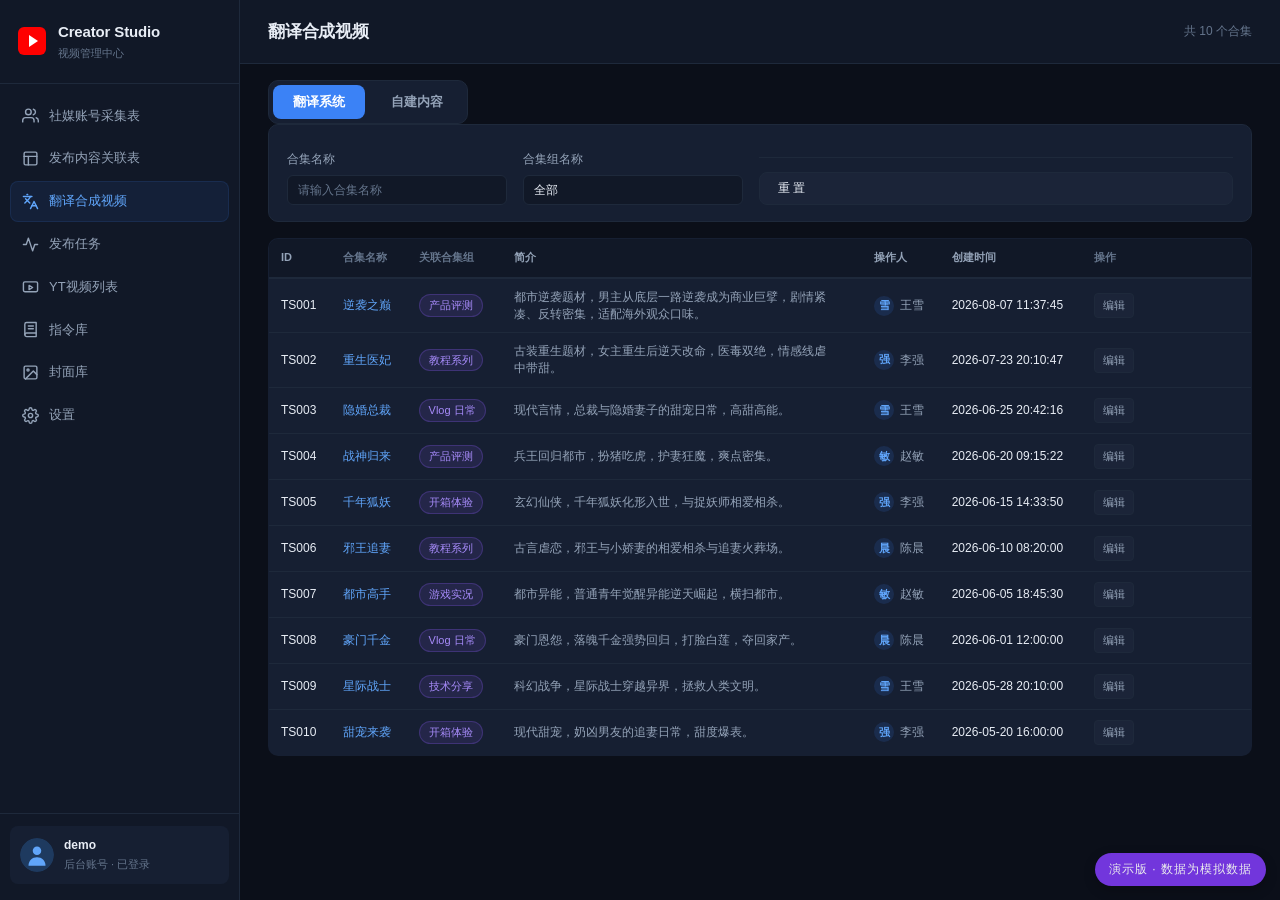
==== index.html @ 8a246863 "demo: 采集表去掉视频简介模版列；模版移除宏参功能" ====
<!DOCTYPE html>
<html lang="zh-CN" data-page-node-id="OGBekOhdNgmsigzz9U5eJ9">
<head data-page-node-id="sr0BrDXtVnd9jth9PEgR2q">
<meta charset="UTF-8" data-page-node-id="Um7U3fqW9PhoiiqJUFhbOd">
<meta name="viewport" content="width=device-width, initial-scale=1.0" data-page-node-id="EOWUbZh19rTubpAdNeoQYI">
<meta http-equiv="Cache-Control" content="no-cache, no-store, must-revalidate" data-page-node-id="h1GCuUrSXCdVNDj3D75fs3">
<meta http-equiv="Pragma" content="no-cache" data-page-node-id="KTB9nog34dVMTyI6KzyhZO">
<meta http-equiv="Expires" content="0" data-page-node-id="NAXDVA9FEyCdFmpnLdPy9a">
<title>YouTube Studio — 视频上传</title>
<link rel="stylesheet" href="./css/style.css?v=demo7" data-page-node-id="WsExLEeRHJJ5lmtEOpYs5D">
<style>
  /* Critical: prevent broken layout when CSS fails or page is opened via file:// */
  html{font-size:16px;-webkit-font-smoothing:antialiased}
  body{margin:0;font-family:-apple-system,BlinkMacSystemFont,'Segoe UI','PingFang SC','Microsoft YaHei',sans-serif;background:#0b0f19;color:#e8edf5;line-height:1.6;min-height:100vh}
  svg{width:1em;height:1em;display:inline-block;vertical-align:middle;flex-shrink:0}
  .loading-overlay{display:none}
  .page{display:none}
  .page.active{display:block}
  .file-warning{display:none;background:#ef4444;color:#fff;padding:12px 16px;text-align:center;font-size:13px}
  .file-warning a{color:#fff;text-decoration:underline}
</style>
</head>
<body data-page-node-id="t9BaLn8Dv5csmX2AUNFYXg">
<div class="file-warning" id="fileWarning" data-page-node-id="xfoGFGox7GTCpuSWM9cqcH">
  ⚠️ 检测到通过本地文件直接打开。请通过 <a href="http://localhost:3000" data-page-node-id="zc7HAsWuaPFodwnZONtwVE">http://localhost:3000</a> 访问本后台以获得完整功能。
</div>

<!-- Toast 通知容器 -->
<div class="toast-container" id="toastContainer" data-page-node-id="OAQnrHv2FjFhhxoJvCakvl"></div>

<!-- 全局加载遮罩 -->
<div class="loading-overlay" id="loadingOverlay" data-page-node-id="tJ1WCT7Ax78Pd4ZTrMkbWx">
  <div class="loading-content" data-page-node-id="AmFZbQvlCgNo1LL3O4pyyU">
    <div class="loading-ring" id="loadingRing" data-page-node-id="NwGxSY89CnIe5RtsjYOPSA"></div>
    <p class="loading-text" id="loadingText" data-page-node-id="vcze372b1XMQYyG7qUJhMO">正在处理...</p>
    <div class="loading-progress" id="loadingProgressBar" style="display:none" data-page-node-id="jMIFLElfW5oHVCCFAmwItM">
      <div class="loading-progress-track" data-page-node-id="fUACBTBNp1NXkhMpK2n1LG">
        <div class="loading-progress-fill" id="loadingProgressFill" data-page-node-id="0dEjaM2FGDHeC9uOE5EWhI"></div>
      </div>
      <span class="loading-progress-text" id="loadingProgressText" data-page-node-id="vO26E6l5CYrumBTYfh6qB6">0%</span>
    </div>
  </div>
</div>

<div class="app" data-page-node-id="5wjZfMKpZelWDMN1t0hPpj">
  <!-- 侧边栏 -->
  <aside class="sidebar" id="sidebar" data-page-node-id="OaaVHDpOa9vr0qkEyRWUmw">
    <div class="sidebar-brand" id="sidebarBrand" data-page-node-id="9w832xTGTCLVnhpKfE9gyH">
      <div class="brand-logo" data-page-node-id="rGXyhET6NZUREVSpZozwJ6">
        <svg viewBox="0 0 28 28" data-page-node-id="wwygUC5dtTiKEEy5SD6oos"><rect width="28" height="28" rx="6" fill="#ff0000" data-page-node-id="gqqE5AIq7HVnFrPVHfKFfC"/><polygon points="11,8 20,14 11,20" fill="#fff" data-page-node-id="SHbwj7X4iv8pfBUB6hCFhU"/></svg>
      </div>
      <div class="brand-text" data-page-node-id="67YuZw9Hs64caXMbUFymGE">
        <span class="brand-name" data-page-node-id="Y66axOldcvKPA4fPggYc5O">Creator Studio</span>
        <span class="brand-sub" data-page-node-id="oq8BDeLbvjxAsWENFZBqPO">视频管理中心</span>
      </div>
    </div>

    <nav class="sidebar-nav" data-page-node-id="3jkRYpA71rEwCqfH12AQTy">
      <a href="#" class="nav-item" data-page="upload" style="display:none" data-page-node-id="5igNwQUEMlpbmalQAQPUOA">
        <svg viewBox="0 0 24 24" fill="none" stroke="currentColor" stroke-width="2" stroke-linecap="round" stroke-linejoin="round" data-page-node-id="kFyYVIl7hYLa8D63osGxYE"><path d="M21 15v4a2 2 0 0 1-2 2H5a2 2 0 0 1-2-2v-4" data-page-node-id="Bhrg2yc1Vw6KOZvo4IcdBx"/><polyline points="17 8 12 3 7 8" data-page-node-id="WRcDLZ8JLkHWOoVRxoIq3j"/><line x1="12" y1="3" x2="12" y2="15" data-page-node-id="V2msiJ540CkroYynlgBqGC"/></svg>
        <span data-page-node-id="4RuUkJ4xgA8b6fHPoC27sK">上传视频</span>
      </a>
      <a href="#" class="nav-item" data-page="channels" data-page-node-id="W11CZiq41UKLFAZzSkepcX">
        <svg viewBox="0 0 24 24" fill="none" stroke="currentColor" stroke-width="2" stroke-linecap="round" stroke-linejoin="round" data-page-node-id="SpmboX716SvsuDWLGWQN64"><path d="M17 21v-2a4 4 0 0 0-4-4H5a4 4 0 0 0-4 4v2" data-page-node-id="OfhH1DBB4H9CmyHcC80oou"/><circle cx="9" cy="7" r="4" data-page-node-id="bmS1pvUzZHlttzcWJ0UlEZ"/><path d="M23 21v-2a4 4 0 0 0-3-3.87" data-page-node-id="37EA6fEwhFXDC2Ew7EiuWe"/><path d="M16 3.13a4 4 0 0 1 0 7.75" data-page-node-id="mAsFxLxYuAAYKC7kOLNyE1"/></svg>
        <span data-page-node-id="j0qcv8ubz18wXemfYqTbJJ">社媒账号采集表</span>
      </a>
      <a href="#" class="nav-item" data-page="history" data-page-node-id="liJzTNB6yUvuf31gsBHS5m">
        <svg viewBox="0 0 24 24" fill="none" stroke="currentColor" stroke-width="2" stroke-linecap="round" stroke-linejoin="round" data-page-node-id="qVUOglsYhriOa8hNuwUUXe"><rect x="3" y="3" width="18" height="18" rx="2" data-page-node-id="ar4r0jZCs1e8vtE20eNo8c"/><line x1="3" y1="9" x2="21" y2="9" data-page-node-id="uTTqeAEPzOG0u3Lbje58ez"/><line x1="9" y1="21" x2="9" y2="9" data-page-node-id="YWGtNss70QJGMH089UUytg"/></svg>
        <span data-page-node-id="q21VrQ4pA82a7zVoDKDKwi">发布内容关联表</span>
      </a>
      <a href="#" class="nav-item active" data-page="translation" data-page-node-id="JwDKswVElTxAzhMA0DuXmQ">
        <svg viewBox="0 0 24 24" fill="none" stroke="currentColor" stroke-width="2" stroke-linecap="round" stroke-linejoin="round" data-page-node-id="mXNejVhoYfCZsadTH3edbA"><path d="M5 8l6 6" data-page-node-id="65spU52U85oknCOw0c7nzt"/><path d="M4 14l6-6 2-3" data-page-node-id="NHqOAzAJXgNPI2C06ugCv2"/><path d="M2 5h12" data-page-node-id="70C4tUANKa3JRCblaGzqib"/><path d="M7 2h1" data-page-node-id="6xqdaG8r1CMaPbQlllWRyr"/><path d="m22 22-5-10-5 10" data-page-node-id="wEgE8Of8TxemaBrgOLiP1J"/><path d="M14 18h6" data-page-node-id="H41stL5Dt1FUvks1RgyYz3"/></svg>
        <span data-page-node-id="m2f8FIHdEapK5YYPbosebJ">翻译合成视频</span>
      </a>
      <a href="#" class="nav-item" data-page="pubtasks" data-page-node-id="navPubTasks001">
        <svg viewBox="0 0 24 24" fill="none" stroke="currentColor" stroke-width="2" stroke-linecap="round" stroke-linejoin="round" data-page-node-id="navPubTasksSvg001"><polyline points="22 12 18 12 15 21 9 3 6 12 2 12" data-page-node-id="navPubTasksSvgP001"/></svg>
        <span data-page-node-id="navPubTasksLabel001">发布任务</span>
      </a>
      <a href="#" class="nav-item" data-page="ytvideos" data-page-node-id="navYtVideos001">
        <svg viewBox="0 0 24 24" fill="none" stroke="currentColor" stroke-width="2" stroke-linecap="round" stroke-linejoin="round" data-page-node-id="navYtVideosSvg001"><rect x="2" y="4" width="20" height="14" rx="2" data-page-node-id="navYtVideosSvgR001"/><path d="M10 9l5 3-5 3V9z" data-page-node-id="navYtVideosSvgP001"/></svg>
        <span data-page-node-id="navYtVideosLabel001">YT视频列表</span>
      </a>
      <a href="#" class="nav-item" data-page="instructions" id="navInstructions">
        <svg viewBox="0 0 24 24" fill="none" stroke="currentColor" stroke-width="2" stroke-linecap="round" stroke-linejoin="round"><path d="M4 19.5A2.5 2.5 0 0 1 6.5 17H20"/><path d="M6.5 2H20v20H6.5A2.5 2.5 0 0 1 4 19.5v-15A2.5 2.5 0 0 1 6.5 2z"/><line x1="9" y1="7" x2="16" y2="7"/><line x1="9" y1="11" x2="16" y2="11"/></svg>
        <span>指令库</span>
      </a>
      <a href="#" class="nav-item" data-page="coverlib" id="navCoverLib">
        <svg viewBox="0 0 24 24" fill="none" stroke="currentColor" stroke-width="2" stroke-linecap="round" stroke-linejoin="round"><rect x="3" y="3" width="18" height="18" rx="2"/><circle cx="8.5" cy="8.5" r="1.5"/><polyline points="21 15 16 10 5 21"/></svg>
        <span>封面库</span>
      </a>
      <a href="#" class="nav-item" data-page="settings" data-page-node-id="FZoXqYJ7LJm9Yu6zmtF7sV">
        <svg viewBox="0 0 24 24" fill="none" stroke="currentColor" stroke-width="2" stroke-linecap="round" stroke-linejoin="round" data-page-node-id="af4aoZl4FYLMhAOAMyEToE"><circle cx="12" cy="12" r="3" data-page-node-id="4y7cgU6c5LbnFdzMYc5sV7"/><path d="M19.4 15a1.65 1.65 0 0 0 .33 1.82l.06.06a2 2 0 0 1-2.83 2.83l-.06-.06a1.65 1.65 0 0 0-1.82-.33 1.65 1.65 0 0 0-1 1.51V21a2 2 0 0 1-4 0v-.09A1.65 1.65 0 0 0 9 19.4a1.65 1.65 0 0 0-1.82.33l-.06.06a2 2 0 0 1-2.83-2.83l.06-.06A1.65 1.65 0 0 0 4.68 15a1.65 1.65 0 0 0-1.51-1H3a2 2 0 0 1 0-4h.09A1.65 1.65 0 0 0 4.6 9a1.65 1.65 0 0 0-.33-1.82l-.06-.06a2 2 0 0 1 2.83-2.83l.06.06A1.65 1.65 0 0 0 9 4.68a1.65 1.65 0 0 0 1-1.51V3a2 2 0 0 1 4 0v.09a1.65 1.65 0 0 0 1 1.51 1.65 1.65 0 0 0 1.82-.33l.06-.06a2 2 0 0 1 2.83 2.83l-.06.06A1.65 1.65 0 0 0 19.4 9a1.65 1.65 0 0 0 1.51 1H21a2 2 0 0 1 0 4h-.09a1.65 1.65 0 0 0-1.51 1z" data-page-node-id="yzGc6jKCnlKqFWX8ATXuu3"/></svg>
        <span data-page-node-id="FzCWYYhWPvnuwHknQ26Gyj">设置</span>
      </a>
    </nav>

    <div class="sidebar-footer" data-page-node-id="OOZG4F1jaaNOmc6uXqL09Q">
      <div class="admin-account-card" data-page-node-id="UL6IZHhaq2uxmE4i5WtDjQ">
        <div class="admin-avatar" data-page-node-id="BKR8CTNdTXbTqVQY5pXZID">
          <svg viewBox="0 0 32 32" fill="none" data-page-node-id="iiEEAoKyPy6jxbH1EfzNgH"><circle cx="16" cy="16" r="16" fill="#1e3a5f" data-page-node-id="DGT0PdFBubZlaJwLclQnoJ"/><path d="M16 8a4 4 0 100 8 4 4 0 000-8z" fill="#60a5fa" data-page-node-id="wGUMUoPYcorbnVQLtHa48a"/><path d="M8 26c0-5 3.6-8 8-8s8 3 8 8" fill="#60a5fa" data-page-node-id="Gfhnt6Lb4iS6TOjCKgb8UY"/></svg>
        </div>
        <div class="admin-meta" data-page-node-id="vSXXliplpCgzKl4RSxCxWd">
          <span class="admin-name" id="adminName" data-page-node-id="LqLDMFkmIEMnnrHO8qUPoF">管理员</span>
          <span class="admin-role" id="adminStatus" data-page-node-id="RDCOTjXrIvJd0xAcAaX8X2">后台账号</span>
        </div>
      </div>
    </div>
  </aside>

  <!-- 主内容 -->
  <main class="main" id="mainContent" data-page-node-id="bU9JS1w5arg5zBESEyp7Zk">
    <!-- ========== 上传页面 ========== -->
    <section class="page" id="page-upload" data-page-node-id="Cm3LBD1Pw1gn6ACrzb76Be">
      <!-- 上传界面 -->
      <div class="upload-workspace" id="uploadWorkspace" data-page-node-id="Kx1N2CPcQYUFWa0LNgOMIL">
        <!-- 顶部工具栏 -->
        <div class="toolbar" data-page-node-id="vnsCNRqxIL8dN12NtAnJ1M">
          <div class="toolbar-left" data-page-node-id="Dm7BRSTx4TEg1ghUq8G8ST">
            <button class="btn-back" id="btnBack" data-page-node-id="Q6tHrSmhVsXpRkr6Lrx7Az">
              <svg viewBox="0 0 24 24" fill="none" stroke="currentColor" stroke-width="2" data-page-node-id="LYCg76DpLQfFsfxd4m5bY8"><polyline points="15 18 9 12 15 6" data-page-node-id="Ajp5nHe4qHnu0iwxXN2VoU"/></svg>
            </button>
            <h2 data-page-node-id="wxB93qTY3ZVqivZDLAFHYE">上传视频</h2>
          </div>
          <div class="toolbar-right" data-page-node-id="B50B5IUGmjem6G3NPJ2blk">
            <button class="btn-icon" id="btnLogout" title="退出登录" data-page-node-id="ZVIgvK93gObm4KqIEjpD8x">
              <svg viewBox="0 0 24 24" fill="none" stroke="currentColor" stroke-width="2" data-page-node-id="G1HGiUERkxhhmZpuf4VJRY"><path d="M9 21H5a2 2 0 0 1-2-2V5a2 2 0 0 1 2-2h4" data-page-node-id="Pai9oqdRgcXHXHITdO5sHv"/><polyline points="16 17 21 12 16 7" data-page-node-id="4t70nFcg9pCh3aqKKeCI8Y"/><line x1="21" y1="12" x2="9" y2="12" data-page-node-id="rTXzMfnzQcwiZRh42D3rHL"/></svg>
            </button>
          </div>
        </div>

        <!-- 步骤指示器 -->
        <div class="steps-bar" data-page-node-id="RBgd3XVXPM6476XGTSK8eG">
          <div class="step active" data-step="1" data-page-node-id="2SKiLqOevjcX1XWRtw2zbN">
            <div class="step-dot" data-page-node-id="PFUs2mICOFcYGHm0Y400IA">1</div>
            <span data-page-node-id="4HzvCuOqLPqYG2A3hy4BXg">选择视频/频道</span>
          </div>
          <div class="step-line" data-page-node-id="3sGmzUh61KcZPo6WjJTGOn"></div>
          <div class="step" data-step="2" data-page-node-id="LwuUfx0e9zf3CgVG4WyHwM">
            <div class="step-dot" data-page-node-id="ncW85Gwxq5mZlDzhwfVzaO">2</div>
            <span data-page-node-id="diqp3wxMyeBAFwI2xhm471">填写信息</span>
          </div>
          <div class="step-line" data-page-node-id="Vm0g2d5pI8gJbEt9cq75So"></div>
          <div class="step" data-step="3" data-page-node-id="n9VWu9HUn6oyvGEYoP7ygO">
            <div class="step-dot" data-page-node-id="rHUVMErcHRGwpF1a8a1dAM">3</div>
            <span data-page-node-id="AUWkp9j5AbREZFECsv7aZ6">预览发布</span>
          </div>
        </div>

        <!-- 步骤 1：选择视频 + 配置频道（合并） -->
        <div class="step-panel active" id="stepPanel1" data-page-node-id="VjwRhnSNqzFkPGRMcIlJlj">
          <div class="step1-merge-grid" data-page-node-id="SOvLljMqDLrPAtuN4ryc2K">
            <!-- 左列：频道 + 合集 -->
            <div class="step1-col step1-col-channel" data-page-node-id="0dW4ayRmHVfO7bYz9NiaJc">
              <div class="step1-col-title" data-page-node-id="Rx2WkOyRVEOdoCqI3t0VOH">
                <svg viewBox="0 0 24 24" fill="none" stroke="currentColor" stroke-width="2" stroke-linecap="round" stroke-linejoin="round" data-page-node-id="7xF1yREbLxGhQl3EjGcuzM"><path d="M17 21v-2a4 4 0 0 0-4-4H5a4 4 0 0 0-4 4v2" data-page-node-id="QAEnedm5jEIVp7gWm4pnvB"/><circle cx="9" cy="7" r="4" data-page-node-id="YnEsOsPBXjBGIoKxNnLGph"/><path d="M23 21v-2a4 4 0 0 0-3-3.87" data-page-node-id="FAODPUxHH6CY5M9AJykUDO"/><path d="M16 3.13a4 4 0 0 1 0 7.75" data-page-node-id="iJFOydEDGkGd85s7ZkdcOy"/></svg>
                <span data-page-node-id="YGxw7BHEVTRwARZmyByLOk">发布配置</span>
              </div>
              <div class="step1-channel-card" data-page-node-id="rlXSOCZPeqZ8Fsw7BvGfLP">
                <p class="step1-channel-hint" data-page-node-id="BWsw6XCo6nMpDYqEnI8QNI">选择发布频道，然后点下方按钮开始上传并填写信息</p>
                <div class="field" data-page-node-id="eIaiRkd5O3oxSVmCJyweJe">
                  <div class="field-label" data-page-node-id="SdyFCDDnQFGCHVDQ4eywMb">发布频道 <span class="required" data-page-node-id="rBjQgSD94JtxEojyK5rtQX">*</span></div>
                  <select id="targetChannel" data-page-node-id="7g3zEbmk9zPNAwZa0iRU3G">
                    <option value="" data-page-node-id="1o7eFgqZpVdWmP9zyCeCF2">选择频道</option>
                  </select>
                </div>
              </div>
            </div>

            <!-- 右列：视频来源 -->
            <div class="step1-col step1-col-video" data-page-node-id="ryKFQW5URLdkGKEu1OUXMv">
              <div class="step1-col-title" data-page-node-id="qqvmLnPOv0f8RKqfMliS7Y">
                <svg viewBox="0 0 24 24" fill="none" stroke="currentColor" stroke-width="2" stroke-linecap="round" stroke-linejoin="round" data-page-node-id="0SM8XjPB6FtA55JuXt7O1q"><polygon points="23 7 16 12 23 17 23 7" data-page-node-id="Ok4e5c2fq55SO6da9ARDe9"/><rect x="1" y="5" width="15" height="14" rx="2" ry="2" data-page-node-id="UvAfLf62r43myopJ7zRMrp"/></svg>
                <span data-page-node-id="raujTabXDQq8imV0ORrkLy">视频来源</span>
              </div>
              <div class="field" data-page-node-id="sourceEpField01">
                <div class="field-label">视频来源 <span class="required">*</span></div>
                <div class="source-combobox" id="sourceCombo" data-page-node-id="sourceCombo001">
                  <input type="text" id="sourceEpisodeDisplay" class="source-display-input" placeholder="点击选择剧集(可输入关键字搜索)..." readonly data-page-node-id="srcEpDisp001">
                  <select id="sourceEpisode" data-page-node-id="sourceEpSel01" style="display:none;">
                    <option value="">选择剧集</option>
                  </select>
                  <div class="source-dropdown" id="sourceDropdown" data-page-node-id="sourceDropdown01">
                    <div class="source-filter-row" data-page-node-id="sourceFilterRow001">
                      <select id="filterSourceCollection" class="inline-filter" data-page-node-id="filterSrcCol001" title="按关联合集组筛选">
                        <option value="">关联合集组(全部)</option>
                      </select>
                      <select id="filterSourceLanguage" class="inline-filter" data-page-node-id="filterSrcLang001" title="按语言筛选">
                        <option value="">语言(全部)</option>
                      </select>
                      <select id="filterSourceType" class="inline-filter" data-page-node-id="filterSrcType001" title="按类型筛选">
                        <option value="">类型(全部)</option>
                      </select>
                    </div>
                    <input type="text" id="sourceSearchInput" class="source-search-input" placeholder="输入关键字过滤(合集名/语言/类型)..." data-page-node-id="srcSearch001">
                    <ul class="source-options" id="sourceOptions" data-page-node-id="srcOpts001"></ul>
                    <div class="source-count-hint" id="sourceCountHint" data-page-node-id="sourceCountHint001"></div>
                  </div>
                </div>
              </div>
            </div>
          </div>

          <div class="step-actions" data-page-node-id="FitenXYWwYleWzrNZK9K1H">
            <button class="btn-primary" id="btnNextStep1" disabled data-page-node-id="yVQksOBrXNZPjwDmwyiRpg">下一步：上传并填写信息</button>
          </div>
        </div>

        <!-- 步骤 2：填写元数据（原 stepPanel3） -->
        <div class="step-panel" id="stepPanel2" data-page-node-id="JXgClSSxwrezfS2Uf4mRuj">
          <form id="metadataForm" class="metadata-form" data-page-node-id="2mZjF881oQT6j9N5YxvHM3">
            <div class="form-section" data-page-node-id="VAFqZNqXLFiXmOGEMDjJYr">
              <div class="section-header" data-page-node-id="mMbq8GMKNbZYt5PtWyPHVf">
                <svg viewBox="0 0 24 24" fill="none" stroke="currentColor" stroke-width="2" stroke-linecap="round" data-page-node-id="hrgWxyHC2Q7PdGQehqyxW5"><path d="M4 19.5A2.5 2.5 0 0 1 6.5 17H20" data-page-node-id="DpTQmyPbhGSumNCoKuGICG"/><path d="M6.5 2H20v20H6.5A2.5 2.5 0 0 1 4 19.5v-15A2.5 2.5 0 0 1 6.5 2z" data-page-node-id="1YI53JCEbBl5L7aCTwE2ob"/></svg>
                <span data-page-node-id="nih5IAKRyCmJyXqRuCp65W">基本信息</span>
              </div>
              <div class="field" data-page-node-id="Ppk9fwFo9d07NeWTU7tkfR">
                <div class="field-label" data-page-node-id="tH3yLFLqyyBZKYQZdhxb56">
                  视频标题 <span class="required" data-page-node-id="BY51h8xxYICGWjwfkZbb2a">*</span>
                  <button type="button" class="field-link-btn" id="btnAiGenTitle" title="按「指令库 → 标题指令」中匹配当前频道的模板生成标题" data-page-node-id="btnAiGenTitle01">AI生成</button>
                </div>
                <div class="field-input-wrap" data-page-node-id="BNC9IP3nWjOT1XeeZJAnEE">
                  <input type="text" id="title" maxlength="100" placeholder="为你的视频起一个吸引人的标题" data-page-node-id="3m2tOGjebxm4C5HcJGpC9R">
                  <span class="field-counter" id="titleCount" data-page-node-id="0Bdcn5Hi1pJ79gCJBjFAdu">0/100</span>
                </div>
                <span class="field-hint" id="titleAiHint">按「指令库 → 标题指令」中匹配当前频道的模板生成，可重复点击换一个</span>
              </div>
              <div class="field" data-page-node-id="Fy9mrdp7WdPmFDAAZqQCtY">
                <div class="field-label" data-page-node-id="wv1iZjOcREkBh4IZEwRsMd">
                  视频描述
                  <button type="button" class="field-link-btn" id="btnUseChannelDesc" title="用当前发布频道的「关于」简介填充">使用频道简介</button>
                  <button type="button" class="field-link-btn" id="btnAiGenDesc" title="按「指令库 → 简介指令」中匹配当前频道的模板生成描述">AI生成</button>
                </div>
                <div class="field-input-wrap" data-page-node-id="8tlr0Rxej8FC3WBLacCzfm">
                  <textarea id="description" rows="5" maxlength="5000" placeholder="详细描述视频内容，可使用 #话题标签"></textarea>
                  <span class="field-counter" id="descCount" data-page-node-id="YcYyKOPF5QY3ACMWi0Pztb">0/5000</span>
                </div>
                <span class="field-hint" id="descAutoHint">进入第 2 步时会自动填入当前发布频道的「关于」简介，可随意修改</span>
              </div>
            </div>

            <div class="form-section" data-page-node-id="8RqOMCgJxp94hmkqtY4k89">
              <div class="section-header" data-page-node-id="XY5ocwITdmXpYNSAb2KoWe">
                <svg viewBox="0 0 24 24" fill="none" stroke="currentColor" stroke-width="1.5" data-page-node-id="WGGCfiJQKpt7LRJQBSZAma"><rect x="3" y="3" width="18" height="18" rx="2" ry="2" data-page-node-id="IPSUukXqf1U5oIireWCqYj"/><circle cx="8.5" cy="8.5" r="1.5" data-page-node-id="4ueBtzYt2Dq8I3EOv9YMOL"/><polyline points="21 15 16 10 5 21" data-page-node-id="OIMVDJiAyNkoWuexFoS6lz"/></svg>
                <span data-page-node-id="I7rYjYsL9fWBeDpqFjB7lD">自定义缩略图</span>
                <button type="button" class="field-link-btn" id="btnAiGenThumb" title="按「指令库 → 封面指令」中匹配当前频道的模板生成封面" data-page-node-id="btnAiGenThumb01">AI生成</button>
                <button type="button" class="field-link-btn field-ref-btn" id="btnAiGenThumbRef" title="从封面库选一张图作为参考（AI 先理解它的构图/配色/风格，再生成新封面）">参考图</button>
                <span class="section-hint" data-page-node-id="07bkvtGsID27XBIsFm4GMq">（可选）推荐 1280x720，最大 10MB</span>
              </div>
              <div class="thumbnail-form" data-page-node-id="uDuRAQw9RAonDjm2kBjkBR">
                <label class="thumbnail-file-label" for="thumbnailFileInput" data-page-node-id="RQkW5Uw0pPirDKtFQoAuT3">
                  <div class="thumbnail-upload-zone" id="thumbnailUploadZone" data-page-node-id="vmzs2HyCVzd0X9iiHMUGYt">
                    <svg viewBox="0 0 24 24" fill="none" stroke="currentColor" stroke-width="1.5" data-page-node-id="7ZNDf7eH0NOd3DOBQHWFbp"><path d="M21 15v4a2 2 0 01-2 2H5a2 2 0 01-2-2v-4" data-page-node-id="5BVx7YeIEp1CQykbaCedd8"/><polyline points="17 8 12 3 7 8" data-page-node-id="DNVzWSJjfqRqTECG7G0fXl"/><line x1="12" y1="3" x2="12" y2="15" data-page-node-id="cYLd6XGk6aHIJvSQKvpwdp"/></svg>
                    <span data-page-node-id="pc1ujSwRxXjiFNWPHZFC5Z">点击上传自定义缩略图</span>
                    <span class="thumbnail-file-hint" data-page-node-id="e3mltjEF6oZmeEFvFCUHb5">支持 .jpg, .png, .gif, .webp</span>
                  </div>
                </label>
                <input type="file" id="thumbnailFileInput" accept=".jpg,.jpeg,.png,.gif,.bmp,.webp" hidden data-page-node-id="7y5kWrnoRcUvP4jxLqKJpL">
                <div class="thumbnail-preview-area" id="thumbnailPreviewArea" style="display:none" data-page-node-id="JDAYueeqHRGdvsoWIu2mUr">
                  <img id="thumbnailPreview" src="" alt="缩略图预览" class="thumbnail-preview-img" data-page-node-id="oqKLIs9kPf9BmgWOHhGyBD">
                  <div class="thumbnail-file-info" data-page-node-id="VLxi7eWkBZqk51za4fYfv1">
                    <span id="thumbnailFileName" data-page-node-id="OTVaGqKARa0CEYwPbO1ndP">—</span>
                    <button class="thumbnail-remove-btn" id="thumbnailRemoveBtn" data-page-node-id="MtNap17UR6mhqtOU64IFl8">移除</button>
                  </div>
                </div>
              </div>
            </div>

            <div class="form-section" data-page-node-id="MiREoP1tjUDxPcI69DJpxl">
              <div class="section-header" data-page-node-id="yxBbtBtnDjZOLnwrPyWEF2">
                <svg viewBox="0 0 24 24" fill="none" stroke="currentColor" stroke-width="2" stroke-linecap="round" data-page-node-id="o3rfqCX3LSK0IxWT6SzLN4"><circle cx="12" cy="12" r="10" data-page-node-id="G2GQ7f9Hk1gmD2Av21kJBt"/><path d="M12 6v6l4 2" data-page-node-id="7zdLEpLazZHm06R6LKjoGN"/></svg>
                <span data-page-node-id="hJF9mUIHuslxI6et2pPCnf">发布设置</span>
              </div>
              <div class="field-row" data-page-node-id="8AfjGGLR4juNrU3AaZQ6ig">
                <div class="field" data-page-node-id="5bbb5Myg9iFN04qML7CKWX">
                  <div class="field-label" data-page-node-id="bT4z8N4A6lBuz8XmJBGnkT">隐私设置 <span class="required" data-page-node-id="MBEYCZrUKQwFmOKIwYJ2F1">*</span></div>
                  <div class="radio-group" id="privacyGroup" data-page-node-id="rhIcCm1t1sgUm5P0iOfAQj">
                    <label class="radio-card" data-value="public" data-page-node-id="9GvA1WBIi8rQzMHvNXZHYp">
                      <div class="radio-icon" data-page-node-id="xTUeUdzbHOQPPeDD03cOdr">
                        <svg viewBox="0 0 24 24" fill="none" stroke="currentColor" stroke-width="2" data-page-node-id="jsdFIom318xl6cOw8vDqVu"><circle cx="12" cy="12" r="10" data-page-node-id="I8EuQHwMsfbqHAAKGYDrHx"/></svg>
                      </div>
                      <div class="radio-text" data-page-node-id="Fd3ZGcgAKoQmkMpNPifaG6">
                        <strong data-page-node-id="KvHXMLVKXpekyab4tN0KRr">公开</strong>
                        <span data-page-node-id="A1iJOWwIVT8WLNi4IHeo2X">所有人可见</span>
                      </div>
                    </label>
                    <label class="radio-card" data-value="unlisted" data-page-node-id="sMNgmAsvZiSitHg6ciEiBq">
                      <div class="radio-icon" data-page-node-id="zOlRDZzkvUXGCASbUrMdCM">
                        <svg viewBox="0 0 24 24" fill="none" stroke="currentColor" stroke-width="2" data-page-node-id="TwWFske0puMHF48X87vgRq"><path d="M1 1l22 22" data-page-node-id="4lnHAe0qqEOQIgEoTD1BsR"/><path d="M17.94 18A10 10 0 0 1 2 12c1.53-3.15 5.84-8 10-8 2.8 0 5.47 2.05 7.46 4.5" data-page-node-id="vnEHklnJytChhrGKU8Ib4x"/><path d="M9.88 9.88a3 3 0 1 0 4.24 4.24" data-page-node-id="AeD3WP4BHw7gDIBnTvn3NZ"/></svg>
                      </div>
                      <div class="radio-text" data-page-node-id="YYDeq3Cnvy7PKDlNJimwmE">
                        <strong data-page-node-id="zd34RSwpdIPn3DLagtxsrC">不公开</strong>
                        <span data-page-node-id="3X8h14qXYm0Z4PfRP11oFt">有链接可见</span>
                      </div>
                    </label>
                    <label class="radio-card active" data-value="private" data-page-node-id="zdQFMKCNC0kfgQAZi2w2Ki">
                      <div class="radio-icon" data-page-node-id="VWFmFpWMY83lWCy8p8aNS7">
                        <svg viewBox="0 0 24 24" fill="none" stroke="currentColor" stroke-width="2" data-page-node-id="l2cRndFNBLlPO82DdzCG7z"><rect x="3" y="11" width="18" height="11" rx="2" data-page-node-id="PbevkquIWXQEKs3HjIpdxO"/><path d="M7 11V7a5 5 0 0 1 10 0v4" data-page-node-id="UQJxK8bo48tcobiggp6oDw"/></svg>
                      </div>
                      <div class="radio-text" data-page-node-id="vF80chpSfcL9hlNlIp2IU6">
                        <strong data-page-node-id="3pDDU6rfQu8aglqBvYj2DS">私享</strong>
                        <span data-page-node-id="UtwQolu6plRZoge3H8fAME">仅自己可见</span>
                      </div>
                    </label>
                  </div>
                </div>
              </div>
              <div class="field-row" data-page-node-id="ahfTrCiQ0SL40HwxMYHNdT">
                <div class="field" data-page-node-id="eF1hkOLD4IGkxDqpI5cbDi">
                  <div class="field-label" data-page-node-id="zmltuKj0BVmSkWZGXy9BL1">定时发布</div>
                  <input type="datetime-local" id="publishAt" data-page-node-id="wtcFhiQzhwcKBPITWyq52G">
                  <span class="field-hint" data-page-node-id="653k5wtKdXwsLMop88hKUZ">仅私享视频支持定时发布，填写后会自动切换为「私享」</span>
                </div>
              </div>
              <div class="field" data-page-node-id="xaxakOA5EqeO9k9BEz3luu">
                <div class="field-label" data-page-node-id="gLlMgvmISjxx9wzyBw6BGY">其他选项</div>
                <div class="switch-list" data-page-node-id="HFUQn4LLpiIaBxGjO0GaRc">
                  <label class="switch-item" data-page-node-id="3WWDx7KABKptKy1ipX2dxt">
                    <span data-page-node-id="BDrdmQ2RHC3R6RQ4PHXKyS">允许嵌入</span>
                    <div class="switch-track" data-page-node-id="f6fRtXmPobBXEF3GHX30wa">
                      <input type="checkbox" id="embeddable" checked data-page-node-id="wfzRhFqqEVAgeP5ENvja4M">
                      <div class="switch-thumb" data-page-node-id="AOcAQkaxhK0Ok5StzvYaRC"></div>
                    </div>
                  </label>
                  <label class="switch-item" data-page-node-id="xY01gN3ctkZ07wVa9OaUla">
                    <span data-page-node-id="UJwYzE33cAAuRfY0jurMWr">通知订阅者</span>
                    <div class="switch-track" data-page-node-id="TPBxDvE961BrGF0GEJXJG3">
                      <input type="checkbox" id="notifySubscribers" checked data-page-node-id="OA2SJ5JBr9sSwxmPt95bRC">
                      <div class="switch-thumb" data-page-node-id="VZmXnBZbmJxEBKQPDkEOov"></div>
                    </div>
                  </label>
                  <label class="switch-item" data-page-node-id="HllVLBexsgEoAkuYaug44B">
                    <span data-page-node-id="i6uX24o2Q6KAz6ogbwvPK5">面向儿童</span>
                    <div class="switch-track" data-page-node-id="GoIOGkrKNOFbBNRcLjaqbQ">
                      <input type="checkbox" id="selfDeclaredMadeForKids" data-page-node-id="ZTLL1uRIAA1YqpKoOeztkg">
                      <div class="switch-thumb" data-page-node-id="aAiwkYC52pWV7IOYrsGOai"></div>
                    </div>
                  </label>
                  <label class="switch-item" data-page-node-id="ZJkL7HtvvKPdDxBBGO1Swa">
                    <span data-page-node-id="joSZfOIxL63a50SyE1E1dk">含 AI 合成内容</span>
                    <div class="switch-track" data-page-node-id="c8ZcHkM7xEGIhffKCWJeNd">
                      <input type="checkbox" id="containsSyntheticMedia" data-page-node-id="BfsDcrTUhxRodiKW3TNnPq">
                      <div class="switch-thumb" data-page-node-id="mlHaQGf9R5rf7GJ5g2EIyp"></div>
                    </div>
                  </label>
                  <label class="switch-item" data-page-node-id="JovFIzQcJdEyURKIjmZ63P">
                    <span data-page-node-id="aMkzM3F03BStFktiwCmBGr">仅限 18 岁以上观看</span>
                    <div class="switch-track" data-page-node-id="X6eOSLzQlpequYHAbOyBH2">
                      <input type="checkbox" id="ageRestricted" data-page-node-id="QIow324XzUgEov70jgM0sj">
                      <div class="switch-thumb" data-page-node-id="le2ftWw8HgpF8fH0DLywlH"></div>
                    </div>
                  </label>
                </div>
              </div>
            </div>

          </form>
          <div class="step-actions" data-page-node-id="o3WrPdkUwgOU6QdIE9xupi">
            <button class="btn-secondary" id="btnPrevStep2" data-page-node-id="ZGAVZCzmmd92kGCDpd4tWx">上一步</button>
            <button class="btn-primary" id="btnNextStep2" data-page-node-id="DnKEMDWCrc1RqUnN0neK2E">下一步：预览发布</button>
          </div>
        </div>

        <!-- 步骤 3：预览确认（原 stepPanel4） -->
        <div class="step-panel" id="stepPanel3" data-page-node-id="EdGjYLRwkL2wVFzPPCszxF">
          <div class="review-grid" data-page-node-id="YCBSZuaQnRTe9vP7WbDi93">
            <!-- 文件预览 -->
            <div class="review-card file-review" data-page-node-id="lwhuu0qwaT4DwZDUdiQyjn">
              <h4 class="review-title" data-page-node-id="ps3XvRGhpHEf66JBCdz4Dx">视频文件</h4>
              <div class="review-file-preview" id="reviewFilePreview" data-page-node-id="3soq1QNuEWBuB6IloBJNR9"></div>
              <div class="review-file-info" data-page-node-id="IG0hpB3JD0ok1cvnuuyBjA">
                <span class="review-file-name" id="reviewFileName" data-page-node-id="keSlHdmUD1MDVjxqsceB5V">—</span>
                <span class="review-file-size" id="reviewFileSize" data-page-node-id="qHgYVeQ9JCTfD3asGz6aiw">—</span>
              </div>
              <div class="review-youtube-url" id="reviewYoutubeUrl" style="display:none" data-page-node-id="Urh091JBkqOmu1E1KDJHGu">
                <div class="youtube-url-label" data-page-node-id="QdTypU8fRKn9o65qBWlOJg">YouTube 播放地址</div>
                <div class="youtube-url-link" data-page-node-id="cHo6gVCdVaXF4rPIdGXfxR">
                  <a id="reviewYoutubeLink" href="#" target="_blank" data-page-node-id="69iqaUG5QMHtlWpdbNIjTs"></a>
                  <button class="btn-copy-url" id="btnCopyYoutubeUrl" title="复制链接" data-page-node-id="HJP9BDF6ITZPZIWAnX7Xn1">
                    <svg viewBox="0 0 24 24" fill="none" stroke="currentColor" stroke-width="2" width="12" height="12" data-page-node-id="fpJGwolqs6x6qIBKWJrD1v"><rect x="9" y="9" width="13" height="13" rx="2" data-page-node-id="zVUVBJntnCJIGsz7wEmqmv"/><path d="M5 15H4a2 2 0 01-2-2V4a2 2 0 012-2h9a2 2 0 012 2v1" data-page-node-id="mF7gItpjdfrXlfpPSsysZI"/></svg>
                    复制
                  </button>
                </div>
              </div>
            </div>

            <!-- 元数据预览 -->
            <div class="review-card meta-review" data-page-node-id="ZEsdqtM6qXerwDC0tMoxeX">
              <h4 class="review-title" data-page-node-id="zt14qORqeL01SiTC2LTGzZ">视频信息</h4>
              <div class="review-list" id="reviewMetaList" data-page-node-id="CuCQNmGeZPrzIZtsAY5UKR"></div>
            </div>
          </div>

          <!-- 字幕上传 -->
          <div class="review-card caption-card" data-page-node-id="5gghZI9UbPoFzQOHgTheOa">
            <h4 class="review-title" data-page-node-id="ywNxVlZ56jfVucWbZA8SUV">
              字幕设置
              <span class="title-hint" data-page-node-id="dOjPHPJwXFpYRgAo1nNBlV">（可选）支持 .srt 格式，可添加多语言</span>
              <button class="btn-sm btn-add-caption" id="btnAddCaption" type="button" data-page-node-id="5yBgZfvXW5ucRYFH2tzk3m">+ 添加字幕</button>
            </h4>
            <div class="caption-entries" id="captionEntries" data-page-node-id="d6RQb3r8XQl4YyInj3hYdT">
              <!-- 动态注入字幕条目 -->
            </div>
          </div>

          <div class="step-actions" data-page-node-id="sCcc2ACulnYCvmKUkmUFD0">
            <button class="btn-secondary" id="btnPrevStep3" data-page-node-id="pwUAyjDxiKjx7olfoAISbf">上一步</button>
            <button class="btn-publish" id="btnSubmit" data-page-node-id="QuWrGEp0vMDrLUXsMAVVRB">
              <svg viewBox="0 0 24 24" fill="none" stroke="currentColor" stroke-width="2" data-page-node-id="kzI0G2g4HxmzjerNq3EgCq"><polygon points="5 3 19 12 5 21 5 3" data-page-node-id="LiALlJpKTVjumk3ObW57pE"/></svg>
              更新并发布
            </button>
          </div>
        </div>
      </div>
    </section>

    <!-- ========== 频道管理页面 ========== -->
    <section class="page" id="page-channels" data-page-node-id="HntLMkAGFlHHnAIW2Rc9b8">
      <div class="toolbar" data-page-node-id="fF7HazsQLmtMak6aIWuwnT">
        <h2 data-page-node-id="io4cSkALtXSIFyLeORcS4X">社媒账号采集表</h2>
        <div class="toolbar-actions" data-page-node-id="flTLqdZA24MLtxvIHQJxCU">
          <button class="btn-secondary" id="btnManageDictionaries" data-page-node-id="557KvRFeMZUUlRFlxKDesh">
            <svg viewBox="0 0 24 24" fill="none" stroke="currentColor" stroke-width="2" data-page-node-id="kwGtYTqawPZeOz9Q1FH6Uy"><path d="M14 2H6a2 2 0 0 0-2 2v16a2 2 0 0 0 2 2h12a2 2 0 0 0 2-2V8z" data-page-node-id="g8FKDXJATSuxzyAARp4flG"/><polyline points="14 2 14 8 20 8" data-page-node-id="a8Ow3GTqXqvq5DjtriUPP2"/><line x1="9" y1="13" x2="15" y2="13" data-page-node-id="bJaMiVaYxksPDB8esgiDsU"/><line x1="9" y1="17" x2="15" y2="17" data-page-node-id="7IoIfHJlNiydxWApBzjSs9"/></svg>
            字典管理
          </button>
          <button class="btn-primary" id="btnAddChannel" data-page-node-id="ruUyK5ukmt6kNJOPHzCvbN">
            <svg viewBox="0 0 24 24" fill="none" stroke="currentColor" stroke-width="2" data-page-node-id="1EDFUxl2ajDFF0CU8DVei7"><line x1="12" y1="5" x2="12" y2="19" data-page-node-id="UShnhaB5ObOiTF3G1GTd3l"/><line x1="5" y1="12" x2="19" y2="12" data-page-node-id="iWxacG4EnedghK9ykxjkDS"/></svg>
            添加频道
          </button>
        </div>
      </div>

      <!-- 频道筛选栏 -->
      <div class="channels-filter" id="channelsFilter" data-page-node-id="QhU2rq4QEb57BERz51oO4C">
        <div class="filter-grid" data-page-node-id="HqjckYf6XJXMueJbZ7zmiV">
          <div class="filter-field" data-page-node-id="55KlrjCaP2T8g3LBak0jLQ">
            <label data-page-node-id="yGo6B3iijq8ZHULYb5fqHX">频道ID</label>
            <input type="text" id="filterChannelId" placeholder="请输入频道ID" data-page-node-id="etUhRpvRC3omO3oBnOKPE9">
          </div>
          <div class="filter-field" data-page-node-id="qzWQNubu8ZXIKXs9Fq5MAg">
            <label data-page-node-id="4p6FwZz7VbPBhyGN5szVSz">频道名称</label>
            <input type="text" id="filterChannelName" placeholder="请输入账号名称" data-page-node-id="swIN1vrfSKkVe6AY46gKVQ">
          </div>
          <div class="filter-field" data-page-node-id="G175PcK1ANhWYh2UQBDMVq">
            <label data-page-node-id="futgm720GnowO56UCe03L6">频道类型</label>
            <select id="filterChannelType" data-page-node-id="PIYG6IlWbpZgHNG0ziifAB">
              <option value="" data-page-node-id="ufyJbGIdkzgzxOzuwnLuHV">请选择</option>
            </select>
          </div>
          <div class="filter-field" data-page-node-id="n9m98Y8OJHGrhGRlCLFehs">
            <label data-page-node-id="t8RwVG8mxlasmehy1G4ZIN">语言</label>
            <select id="filterLanguage" data-page-node-id="TLFsMPSsEB7L0ofIDO6AF7">
              <option value="" data-page-node-id="rvpaACpEekHy1820MGlfdz">请选择</option>
            </select>
          </div>
          <div class="filter-field" data-page-node-id="Ekp7cST0NdCxkGXgIcIylf">
            <label data-page-node-id="VjSuIJvBf5BEIhoywoh80Y">运营模式</label>
            <select id="filterOperationMode" data-page-node-id="ZDACRTRHohXO3TGCfQmMBP">
              <option value="" data-page-node-id="gT1rnhc5ppFZryJk2J6JAA">请选择</option>
            </select>
          </div>
          <div class="filter-field" data-page-node-id="Cu5AhYPrdq4OAhkqMe1ZNC">
            <label data-page-node-id="vDZRkrPEiR3OGuUB9NLkcW">真人剧/漫剧</label>
            <select id="filterDramaType" data-page-node-id="D03h2BQwcLVSx0iJGC5akM">
              <option value="" data-page-node-id="yl9ahIPVQupp5j4sgJuB40">请选择</option>
            </select>
          </div>
          <div class="filter-field" data-page-node-id="YzBdYFtPOYpCQwnGGChyxA">
            <label data-page-node-id="ACaPNs8ng3zoOHqDEGcUKs">挂靠方</label>
            <select id="filterRanking" data-page-node-id="QA7PlPwzz6IZhSxtveoQKt">
              <option value="" data-page-node-id="XcsTng1VcXAkvkrFNaNsuw">请选择</option>
            </select>
          </div>
          <div class="filter-field" data-page-node-id="supplierFilterField01">
            <label>供应商</label>
            <select id="filterSupplier">
              <option value="">请选择</option>
            </select>
          </div>
          <div class="filter-field" data-page-node-id="copyrightFilterField01">
            <label>版权类型</label>
            <select id="filterCopyrightType">
              <option value="">请选择</option>
            </select>
          </div>
          <div class="filter-field" data-page-node-id="5rqQJ9KpB3lYHR8U8AG71K">
            <label data-page-node-id="FApUmKXatRaSSHyDeW5fOJ">男女频</label>
            <select id="filterGender" data-page-node-id="HAqtNUpHTQyLLmNGyA0KLV">
              <option value="" data-page-node-id="GPpX8Pi92RGqIALJwDkiB7">请选择</option>
            </select>
          </div>
          <div class="filter-field" data-page-node-id="mmxYRgHuvF155dldoIBIbT">
            <label data-page-node-id="QSOMhMrLLQVIeH4p4S8Ymz">小组</label>
            <select id="filterGroup" data-page-node-id="CsPepgQGoaM67E8P7jJ8KG">
              <option value="" data-page-node-id="fFjx9sVfWHt8n9Bf9PxnoZ">请选择</option>
            </select>
          </div>
          <div class="filter-field" data-page-node-id="86e1qIDXH6LZPhOEgCZ0hL">
            <label data-page-node-id="yupveUENkCdQN3lfo62wEF">归属人</label>
            <select id="filterOwner" data-page-node-id="JVp4jZJC4rADdN2e3LpODg">
              <option value="" data-page-node-id="aJApzeL6z4scl5x6QiFUwK">请选择</option>
            </select>
          </div>
          <div class="filter-field" data-page-node-id="bHN2EFF9d5bItGBtMo4oNW">
            <label data-page-node-id="vixZttHRBNNOaDxJuSepCg">运营频道状态</label>
            <select id="filterStatus" data-page-node-id="rEZEfGjbpMLfRuyaPwtGZl">
              <option value="" data-page-node-id="1PsDoO88wRjyqRC2wHyEnE">请选择</option>
            </select>
          </div>
          <div class="filter-field" data-page-node-id="pMepC2qjjaA0qgGZJGPS9W">
            <label data-page-node-id="6quFbjsUxckAUUxRwBVMsC">是否过获利</label>
            <select id="filterMonetized" data-page-node-id="b5FlfG2VoNoRskoz80Y3zO">
              <option value="" data-page-node-id="2Uw2m17qJXDP1lkF5g75Cw">请选择</option>
            </select>
          </div>
        </div>
        <div class="filter-actions" data-page-node-id="qPDYNpAlppEZGpczek71qa">
          <button class="btn-secondary" id="btnResetChannelFilter" data-page-node-id="8fBcAOWFoBvKRWqoSU2tpT">重置</button>
          <button class="btn-primary" id="btnApplyChannelFilter" data-page-node-id="Hpvoms7rh4dbNHPO1eKkur">查询</button>
        </div>
      </div>

      <div class="channels-content" id="channelsContent" data-page-node-id="HUg8Fbp7lIuRVJ42i1NMUE">
        <div class="empty-state" id="channelsEmpty" data-page-node-id="2E8rd0b1TEVMJEhTx25uZ1">
          <div class="empty-icon" data-page-node-id="tXbsySeGq45CEmL2jAmmr7">
            <svg viewBox="0 0 64 64" fill="none" data-page-node-id="HBSBdQfgvcB2d6HSe8YtqS"><path d="M17 21v-2a4 4 0 014-4h6a4 4 0 014 4v2" stroke="#475569" stroke-width="1.5" data-page-node-id="iM9rilLJurFFCTXBnEpghT"/><circle cx="32" cy="35" r="12" stroke="#475569" stroke-width="1.5" data-page-node-id="FyiRrkekxQfdW5LWOy0wsQ"/><line x1="32" y1="28" x2="32" y2="42" stroke="#475569" stroke-width="1.5" data-page-node-id="QDr61KjJkQFEnDBZIyb26G"/><line x1="25" y1="35" x2="39" y2="35" stroke="#475569" stroke-width="1.5" data-page-node-id="pBldSLIUc6dAkADF4mC6NU"/></svg>
          </div>
          <h3 data-page-node-id="XEWzC2TwL1FVMkD13Abwb7">暂无已授权频道</h3>
          <p data-page-node-id="vBDC0tKjlazz1eGYlk2NAB">点击"添加频道"授权你的 YouTube 频道</p>
        </div>
        <div class="channels-table-wrap" id="channelsTableWrap" data-page-node-id="NBwSYSrE2O6uFQuBNlHgmk">
          <table class="channels-table" id="channelsTable" data-page-node-id="VNlM2p4JsAHuECBlSLPLPM">
            <thead data-page-node-id="lIjYS8yFQiJTF8Mb1SmTut">
              <tr data-page-node-id="bx5tu4beSfwxrY8Lkrpb4a">
                <th class="col-name" data-page-node-id="rj6TtBVm7nNQlSJh0Ia4QG">频道名称</th>
                <th class="col-cid" data-page-node-id="mYfaMNMhwBgfOoa9zjcGTn">ChannelID</th>
                <th class="col-owner" data-page-node-id="jeZKiNtqWfXWoibS1zak3m">归属人</th>
                <th class="col-lang" data-page-node-id="I8bmyfbR37SaFR7JpTDriB">语言</th>
                <th class="col-company" data-page-node-id="Lwfh1HZMHGEankxBqCyMIu">所属公司</th>
                <th class="col-group" data-page-node-id="NEO9fS6xrm0PqJ9dGQ08Hy">小组</th>
                <th class="col-gender" data-page-node-id="7CSZgIWu230q8J2izCUEhg">男女频</th>
                <th class="col-type" data-page-node-id="ASn2mRDtcx0Lf74RHzLid2">频道类型</th>
                <th class="col-mode" data-page-node-id="r5OwHV0BRt7nnHSpPZTZLv">运营模式</th>
                <th class="col-supplier" data-page-node-id="supplierCol01">供应商</th>
                <th class="col-copyright" data-page-node-id="copyrightCol01">版权类型</th>
                <th class="col-drama" data-page-node-id="xD5wbjQxibVV0ioS6JjlBP">真人剧/漫剧</th>
                <th class="col-monetized" data-page-node-id="osym2O25p38nqnocMr1vnL">是否过获利</th>
                <th class="col-rank" data-page-node-id="LkGENIkKzcI8xbt4vLadL1">挂靠方</th>
                <th class="col-status" data-page-node-id="Bs0zgNBCgAZeQxY3QymUlm">运营频道状态</th>
                <th class="col-remark" data-page-node-id="Z9qaC1YUynMWSW5MCq6SK8">备注</th>
                <th class="col-actions" data-page-node-id="iIzw8x1E8qlwDP4SbIIFVd">操作</th>
              </tr>
            </thead>
            <tbody id="channelsTableBody" data-page-node-id="1FmFyonyWBWZ7yOrXBWg8A"></tbody>
          </table>
        </div>
      </div>
    </section>

    <!-- ========== 视频库页面 ========== -->
    <section class="page" id="page-history" data-page-node-id="ErPneXp2vyBtPawKZA0QTp">
      <div class="toolbar" data-page-node-id="VN30SFWKwbagy1R1x5FJ4I">
        <h2 data-page-node-id="tqUgfePR9ScgK3UTITfSld">发布内容关联表</h2>
      </div>

      <!-- 视频库筛选栏 -->
      <div class="history-filter" id="historyFilter" data-page-node-id="YaBCADXJkBR5TL6BofhRi6">
        <div class="filter-grid" data-page-node-id="q1Jinnb6Vq5H9HjtGOdzCg">
          <div class="filter-field" data-page-node-id="b6IRkIxtbGBGozXzxLAd10">
            <label data-page-node-id="BsNmlxWXjnTCfKdEuty0VU">内容ID</label>
            <input type="text" id="filterContentId" placeholder="请输入内容ID" data-page-node-id="2SaUHUoxBbVf7lLMMk8AqQ">
          </div>
          <div class="filter-field" data-page-node-id="X1nLHPtMkirtHH6ZchtRMR">
            <label data-page-node-id="ATY35OZUZi9cDkJwtKHezf">合集组名</label>
            <input type="text" id="filterCollectionName" placeholder="请输入合集组名" data-page-node-id="4Ydt3UT5kiqveyWts95KoG">
          </div>
          <div class="filter-field" data-page-node-id="75rQ5qYuJA3ZGnLuEagCkb">
            <label data-page-node-id="yNtPznhCoLrMb4xKxdjsux">负责人</label>
            <select id="filterOwner" data-page-node-id="04eMLlH58H0ajpCUHeLqPV">
              <option value="" data-page-node-id="WvnNol2mDRdcbV8VrZrjAE">请选择</option>
            </select>
          </div>
          <div class="filter-field" data-page-node-id="PRku25z1VZatW5Ovm78mQW">
            <label data-page-node-id="e6WATUHdpCspF81ESlEfuA">语言</label>
            <select id="filterLanguage" data-page-node-id="SzeVcBQKfVuMXqaaUjIHiF">
              <option value="" data-page-node-id="V0BjPoufavgAaZaq0MHPoS">请选择</option>
            </select>
          </div>
          <div class="filter-field" data-page-node-id="Fg9FPeIBXg9gtjDcu4RiQb">
            <label data-page-node-id="djRaB7zrMiCaYEPhVrP7Qu">性别</label>
            <select id="filterGender" data-page-node-id="jglyfSH1GD1LX7uJTHUKEn">
              <option value="" data-page-node-id="X07VmCtxovrQBZ9k0hszla">请选择</option>
            </select>
          </div>
          <div class="filter-field" data-page-node-id="uMqoGFHd1ypYFniIoOMA1p">
            <label data-page-node-id="wMu70zxLraboShTFOwWBhm">供应商</label>
            <select id="filterHistorySupplier" data-page-node-id="filterHistorySupplier001">
              <option value="">请选择</option>
            </select>
          </div>
          <div class="filter-field" data-page-node-id="2AtG1da2kFqiE9sHA8jokK">
            <label data-page-node-id="R8ymmo0HXjGpN0DOsnOBrK">关联视频ID</label>
            <input type="text" id="filterVideoId" placeholder="请输入关联视频ID" data-page-node-id="mCpV1LTRBVgzIFSnusNZkE">
          </div>
          <div class="filter-field filter-date-range" data-page-node-id="S6Z26yEm5SAEdH0q548Cnt">
            <label data-page-node-id="4TGMtUMbByoH4iCXsnkknj">授权时间</label>
            <div class="date-range" data-page-node-id="9eqJQSfHeOdE89M8wlHKhS">
              <input type="date" id="filterAuthTimeStart" data-page-node-id="QKBG9ESVOa3aXcER956jSw">
              <span data-page-node-id="UJRVzLrqSDdeAR72q6acLs">至</span>
              <input type="date" id="filterAuthTimeEnd" data-page-node-id="6QIRBWnMslsoBuXLXBG5Hm">
            </div>
          </div>
        </div>
        <div class="filter-actions" data-page-node-id="QGrWTAERmWKaHFqw0doqGL">
          <button class="btn-secondary" id="btnImportHistory" data-page-node-id="btnImportHistory001">导入</button>
          <button class="btn-secondary" id="btnExportHistory" data-page-node-id="btnExportHistory001">导出</button>
          <button class="btn-secondary" id="btnResetHistoryFilter" data-page-node-id="eJ7ZjS2Xlew22t8H2XU2e6">重置</button>
          <button class="btn-primary" id="btnApplyHistoryFilter" data-page-node-id="z6BF7SDCOIZuIMbTYEP4s3">查询</button>
        </div>
      </div>

      <div class="history-grid" id="historyGrid" data-page-node-id="3gKFiJFQ6KDPQucBnsOVBV">
        <div class="empty-state" data-page-node-id="4rDOCmOhEAYCDj1V4dtfvi">
          <div class="empty-icon" data-page-node-id="3Zb1Hd7TpgMgJelBz9JEw4">
            <svg viewBox="0 0 64 64" fill="none" data-page-node-id="UbwaFLGKsDmydamGaBguaE"><rect x="8" y="8" width="48" height="48" rx="8" stroke="#475569" stroke-width="1.5" data-page-node-id="nGSRg8Tfbfx1U6sYp9TImb"/><circle cx="24" cy="28" r="4" stroke="#475569" stroke-width="1.5" data-page-node-id="YSDeWsxr5G9R71obo67qOq"/><path d="M8 44l10-10 8 8 10-10 20 20" stroke="#475569" stroke-width="1.5" stroke-linecap="round" stroke-linejoin="round" data-page-node-id="wtPblZ5AwzWWo2KIyAnxNS"/></svg>
          </div>
          <h3 data-page-node-id="cqbgIP2soGVdxD0ScUt3DQ">暂无视频</h3>
          <p data-page-node-id="QyI0nUNB0oFLFgb6WBExPB">上传视频后，这里将展示你的发布内容关联表</p>
          <button class="btn-primary" onclick="document.querySelector('[data-page=upload]').click()" data-page-node-id="xNG1PzFKtqyJ8zY6g5Co4N">开始上传</button>
        </div>
      </div>
      <div class="history-table-wrap" id="historyTableWrap" style="display:none" data-page-node-id="swUWLZatyClZdqcMCfHqWs">
        <div class="history-batch-bar" id="historyBatchBar" data-page-node-id="historyBatchBar001">
          <span class="batch-count" id="historyBatchCount" data-page-node-id="historyBatchCount001">已选 0 个视频</span>
          <button class="btn-batch-subtitle" id="btnBatchSubtitle" disabled data-page-node-id="btnBatchSubtitle001">批量字幕翻译</button>
          <span class="batch-hint" data-page-node-id="historyBatchHint001">勾选多条记录后批量翻译字幕，按列表顺序逐个执行，自动按频道切换账号</span>
        </div>
        <table class="history-table" id="historyTable" data-page-node-id="19e4e0dzW5kLvA7iWoMJtD">
          <thead data-page-node-id="AYnApJ8UDpQORMuL8rJ8ET">
            <tr data-page-node-id="LAjnakp4WW1N4eKedHwlbF">
              <th class="col-check" data-page-node-id="colCheck001"><input type="checkbox" id="historyCheckAll" title="全选/全不选（仅含有视频ID的行）" data-page-node-id="historyCheckAll001"></th>
              <th class="col-content-id" data-page-node-id="Y0DUgp84WEqN8vrFQSUB8N">内容ID</th>
              <th class="col-collection" data-page-node-id="4vVEmy9eqb6NHf9DFxOAC8">合集组名</th>
              <th class="col-owner" data-page-node-id="HgucLbAd2dXwD5YpUtAFfM">负责人</th>
              <th class="col-lang" data-page-node-id="JNDe361ciTELkjN8eIEjha">语言</th>
              <th class="col-gender" data-page-node-id="9qTk4Ch8kd6cn9xQZTfvHe">性别</th>
              <th class="col-supply-period" data-page-node-id="fR1lYCTDGgXobnpivVq8Xf">供应商</th>
              <th class="col-purchase-version" data-page-node-id="W4Mh2gfJpoNB98fz2T0WTA">采买成本</th>
              <th class="col-produce-platform" data-page-node-id="ot4aV7UmhB8RxYb9pMzhzG">制作平台</th>
              <th class="col-base-fee" data-page-node-id="H4iGWpUNYRqjpDtFK3TUZD">基础制作费</th>
              <th class="col-check-fee" data-page-node-id="h7Z0Gt5fNqO5qoE99ypW7F">校验费</th>
              <th class="col-dub-fee" data-page-node-id="e4kGg3TbEdPvBk5Bv0hpd0">人工配音费</th>
              <th class="col-ai-dub-unit" data-page-node-id="QRSy0Hzxrh2H4ytqoSEOEv">AI配餐单价</th>
              <th class="col-ai-dub-fee" data-page-node-id="QTtvZcQjl0Hm1if19VA1Xi">AI配音费</th>
              <th class="col-video-id" data-page-node-id="AhMydvKKBffW0pjOgDwcZF">关联视频ID</th>
              <th class="col-auth-time" data-page-node-id="puCN6fIK7UQrqN2gKcTNVy">授权时间</th>
              <th class="col-remark" data-page-node-id="xJRFqKXXWPe68tfHCxBfeE">备注</th>
              <th class="col-action" data-page-node-id="F6OdusWMKw6l0sMTlONXxn">操作</th>
            </tr>
          </thead>
          <tbody id="historyTableBody" data-page-node-id="EdyUfrAmR4zJkqJ4ZuuubU"></tbody>
        </table>
      </div>

      <!-- 视频编辑弹窗 -->
      <div class="modal-mask" id="historyEditMask" style="display:none" onclick="if(event.target===this)closeHistoryEditModal()" data-page-node-id="xrsWJcbL6sJJX4QRvAmXXO">
        <div class="modal-card history-edit-modal" id="historyEditModal" data-page-node-id="9AJhzXiLKNOTkbMit6SKur">
          <div class="modal-header" data-page-node-id="sC880nI2Ye2D0U9mRjQPh7">
            <h3 data-page-node-id="IgfNV4CRfdYkCJIVCQjwAR">编辑视频信息</h3>
            <button class="modal-close" onclick="closeHistoryEditModal()" data-page-node-id="sGWrUjcWIVO2o9L4azJPh1"><svg viewBox="0 0 24 24" fill="none" stroke="currentColor" stroke-width="2" data-page-node-id="C1rsTIpPdKDfYEFOYAGI3o"><line x1="18" y1="6" x2="6" y2="18" data-page-node-id="wRlwaRgN5LW0iYTwHJwlK7"/><line x1="6" y1="6" x2="18" y2="18" data-page-node-id="TrlIDugspjFXEteimtXE1d"/></svg></button>
          </div>
          <div class="modal-body" data-page-node-id="tQF3aeNAQyC6pNHxleztIG">
            <div class="form-grid" data-page-node-id="LOAzjPh3TZYCkTctcSXCi2">
              <div class="field-group" data-page-node-id="mMTQP1znfiNv6w01hTvjK0">
                <div class="field-label" data-page-node-id="FEAuzpzyZCaDlSPB9GTEvr">内容ID</div>
                <input class="field-readonly" id="heContentId" readonly tabindex="-1" data-page-node-id="3jbYSoxU5XHOuhbE0rb8hm">
              </div>
              <div class="field-group" data-page-node-id="2juBc92yPGXTY1GbnujDTS">
                <div class="field-label" data-page-node-id="Vff1xWiEj4sUf7aUhqUov3">关联视频ID</div>
                <input class="field-readonly" id="heVideoId" readonly tabindex="-1" data-page-node-id="PFGZHk6jNOZF0WZxNLZN8P">
              </div>
              <div class="field-group" data-page-node-id="TCzDF6MAkmghng3FlWVAXB">
                <div class="field-label" data-page-node-id="pR2b5cFwZnsMNPKEXsKBxx">合集组名</div>
                <input class="field-input" id="heCollectionName" placeholder="输入合集组名" data-page-node-id="zMR5GZLk2r3WqLYAMtTNBp">
              </div>
              <div class="field-group" data-page-node-id="O38K4QzTMIzgk4oYE7YVms">
                <div class="field-label" data-page-node-id="IAjf9wGoj4liSKNdXacOa2">负责人</div>
                <input class="field-input" id="heOwner" placeholder="输入负责人" data-page-node-id="YjLR3gPi99Ds5YykCBZ8bV">
              </div>
              <div class="field-group" data-page-node-id="bwLn4X0zeC2LeeE9WBtbdU">
                <div class="field-label" data-page-node-id="975zKMMevoXwDTJAskSiQn">语言</div>
                <input class="field-input" id="heLanguage" placeholder="输入语言" data-page-node-id="WveY6q5BErQvNbTOuBNCRH">
              </div>
              <div class="field-group" data-page-node-id="QarkmIIFTNPRXB0GeQJahe">
                <div class="field-label" data-page-node-id="GN7IDMw8C8Hep3z2pNgTFE">性别</div>
                <input class="field-input" id="heGender" placeholder="输入性别" data-page-node-id="Lt5vxObsoniPPlS70LisBJ">
              </div>
              <div class="field-group" data-page-node-id="6ojF1dJgqnJPE93JKTu2vq">
                <div class="field-label" data-page-node-id="6vhIwfZeejG3FHXupnbpIh">供应商</div>
                <select class="field-input" id="heSupplier" data-page-node-id="heSupplier001">
                  <option value="">请选择</option>
                </select>
              </div>
              <div class="field-group" data-page-node-id="t4Xk11dRMjApuT9lJ7wdWQ">
                <div class="field-label" data-page-node-id="M8R49UnvjDFo0rkczB96Et">采买成本</div>
                <input class="field-input" id="hePurchaseVersion" placeholder="输入采买成本" data-page-node-id="sUY3DzTpZvxhpFjTZv4NZr">
              </div>
              <div class="field-group" data-page-node-id="8eeSjYX9HhSlN9zWi1U5gt">
                <div class="field-label" data-page-node-id="wiTd48qFElAOqHcsegcSGd">制作平台</div>
                <input class="field-input" id="heProducePlatform" placeholder="输入制作平台" data-page-node-id="W9lsin4flaNlNAjp9rGnP8">
              </div>
              <div class="field-group" data-page-node-id="GVBjR2HNCBwoyNHv20fLYP">
                <div class="field-label" data-page-node-id="OuWIR45M0ycHllk2ksVWI3">基础制作费</div>
                <input class="field-input" id="heBaseFee" placeholder="输入基础制作费" data-page-node-id="NryhwTMGiO9C1uAXixcGll">
              </div>
              <div class="field-group" data-page-node-id="qNvIZ6HeNTEH64Sd5RAXbP">
                <div class="field-label" data-page-node-id="sAwDke9kLRqTINvGhw9DAM">校验费</div>
                <input class="field-input" id="heCheckFee" placeholder="输入校验费" data-page-node-id="92nUX1LEiQi175HxNUMKP7">
              </div>
              <div class="field-group" data-page-node-id="9moMcvpe8oyKq1iAyEea3I">
                <div class="field-label" data-page-node-id="NjEazKpC3zMEhW5ZAoc933">人工配音费</div>
                <input class="field-input" id="heDubFee" placeholder="输入人工配音费" data-page-node-id="SHesd3Go9msrZPydXHYLd3">
              </div>
              <div class="field-group" data-page-node-id="zMBJQ3Gf7SIByyEAdHPVni">
                <div class="field-label" data-page-node-id="A4KGovDDkzi2DUBR56ihFf">AI配餐单价</div>
                <input class="field-input" id="heAiDubUnit" placeholder="输入AI配餐单价" data-page-node-id="egYE1SiYZhvb7rOxYsl8DU">
              </div>
              <div class="field-group" data-page-node-id="md47Hlt87Ly8Z8GAyJMZD8">
                <div class="field-label" data-page-node-id="lYcmjOQg2lO1VNbPco1Y4v">AI配音费</div>
                <input class="field-input" id="heAiDubFee" placeholder="输入AI配音费" data-page-node-id="lC6OcfKsLZS0Zt0a6tk8wV">
              </div>
              <div class="field-group" data-page-node-id="UrWshf8Gd5CEVe4xiSs6hq">
                <div class="field-label" data-page-node-id="TazkXhjDM8Xrtpnj31ep9i">授权时间</div>
                <input class="field-input" id="heAuthTime" placeholder="输入授权时间" data-page-node-id="FHEOLkqUXpiP1nWA5NTiKT">
              </div>
              <div class="field-group field-group-full" data-page-node-id="AOSFj7lFqFYyK1VE9V4DCe">
                <div class="field-label" data-page-node-id="7I1nkzDI1gw5GHFvOJvtHj">备注</div>
                <textarea class="field-input" id="heRemark" rows="2" placeholder="输入备注"></textarea>
              </div>
            </div>
          </div>
          <div class="modal-footer" data-page-node-id="3F3MWJ7qH3nj8kKCjj02Qo">
            <button class="btn-secondary" onclick="closeHistoryEditModal()" data-page-node-id="uRzemONAbdDhczScagd7ua">取消</button>
            <button class="btn-primary" id="btnSaveHistoryEdit" data-page-node-id="M1lnEmFQpfkECIcuGYtaB2">保存修改</button>
          </div>
        </div>
      </div>
    </section>

    <!-- ========== YT视频列表页面 ========== -->
    <section class="page" id="page-ytvideos" data-page-node-id="pageYtVideos001">
      <div class="toolbar" data-page-node-id="ytvToolbar001">
        <div class="toolbar-left" data-page-node-id="ytvToolbarLeft001">
          <h2 data-page-node-id="ytvTitle001">YT视频列表</h2>
        </div>
        <div class="toolbar-right" data-page-node-id="ytvToolbarRight001">
          <span class="translation-count-hint" id="ytvCountHint" data-page-node-id="ytvCountHint001"></span>
          <button class="btn-secondary" id="ytvRefreshBtn" type="button" data-page-node-id="ytvRefreshBtn001">刷新</button>
        </div>
      </div>
      <div class="history-filter ytv-filter-bar" id="ytvFilterBar">
        <div class="filter-grid" style="grid-template-columns:repeat(4,1fr)">
          <div class="filter-field">
            <label>频道名称</label>
            <select id="ytvFilterChannelTitle">
              <option value="">全部频道</option>
            </select>
          </div>
          <div class="filter-field">
            <label>频道ID</label>
            <select id="ytvFilterChannelId">
              <option value="">全部频道ID</option>
            </select>
          </div>
          <div class="filter-field">
            <label>归属人</label>
            <select id="ytvFilterOwner">
              <option value="">全部归属人</option>
            </select>
          </div>
          <div class="filter-field">
            <label>合集组</label>
            <select id="ytvFilterCollection">
              <option value="">全部合集组</option>
            </select>
          </div>
        </div>
      </div>
      <div class="history-table-wrap" data-page-node-id="ytvTableWrap001">
        <table class="history-table" id="ytvTable" data-page-node-id="ytvTable001">
          <thead data-page-node-id="ytvThead001">
            <tr data-page-node-id="ytvTr001">
              <th data-page-node-id="ytvThChTitle001">频道名称</th>
              <th data-page-node-id="ytvThChId001">频道ID</th>
              <th class="col-video-id" data-page-node-id="ytvThVid001">视频ID</th>
              <th class="col-owner" data-page-node-id="ytvThOwner001">归属人</th>
              <th data-page-node-id="ytvThColl001">关联合集组</th>
              <th data-page-node-id="ytvThTitle001">视频标题</th>
              <th data-page-node-id="ytvThDesc001">视频简介</th>
              <th data-page-node-id="ytvThThumb001">视频封面</th>
              <th class="col-action" data-page-node-id="ytvThAct001">操作</th>
            </tr>
          </thead>
          <tbody id="ytvTableBody" data-page-node-id="ytvTbody001"></tbody>
        </table>
        <div class="empty-state" id="ytvEmpty" data-page-node-id="ytvEmpty001" style="display:none">
          <h3 data-page-node-id="ytvEmptyTitle001">暂无视频记录</h3>
          <p data-page-node-id="ytvEmptyDesc001">发布过的视频会出现在这里（来源：发布任务 / 上传记录，实时信息取自 YouTube）</p>
        </div>
      </div>
    </section>

    <!-- YT视频编辑弹窗 -->
    <div class="modal-mask" id="ytvEditMask" style="display:none">
      <div class="modal-card ytv-edit-card">
        <div class="modal-header">
          <h3>编辑视频信息</h3>
          <button class="modal-close" id="ytvEditCloseBtn" type="button"><svg viewBox="0 0 24 24" fill="none" stroke="currentColor" stroke-width="2"><line x1="18" y1="6" x2="6" y2="18"/><line x1="6" y1="6" x2="18" y2="18"/></svg></button>
        </div>
        <div class="ytv-edit-warn" id="ytvEditOwnerWarn" style="display:none">
          <svg viewBox="0 0 24 24" fill="none" stroke="currentColor" stroke-width="2" width="14" height="14"><path d="M10.29 3.86L1.82 18a2 2 0 0 0 1.71 3h16.94a2 2 0 0 0 1.71-3L13.71 3.86a2 2 0 0 0-3.42 0z"/><line x1="12" y1="9" x2="12" y2="13"/><line x1="12" y1="17" x2="12.01" y2="17"/></svg>
          <span id="ytvEditOwnerWarnText">此视频不属于当前授权频道，保存修改将被 YouTube 拒绝。请先在「频道管理」中切换到该视频所属频道。</span>
        </div>
        <div class="modal-body ytv-edit-body">
          <input type="hidden" id="ytvEditVideoId">
          <div class="field-group">
            <div class="field-label">视频标题
              <button type="button" class="field-link-btn" id="ytvAiGenTitle" title="按「指令库 → 标题指令」中匹配当前频道的模板生成标题">AI生成</button>
              <span class="ytv-counter" id="ytvTitleCount">0 / 100</span>
            </div>
            <input class="field-input" id="ytvEditTitleInput" type="text" maxlength="100" placeholder="输入视频标题">
          </div>
          <div class="field-group">
            <div class="field-label">视频简介
              <button type="button" class="field-link-btn" id="ytvAiGenDesc" title="按「指令库 → 简介指令」中匹配当前频道的模板生成简介">AI生成</button>
              <span class="ytv-counter" id="ytvDescCount">0 / 5000</span>
            </div>
            <textarea class="field-input ytv-desc-input" id="ytvEditDescInput" rows="6" maxlength="5000" placeholder="输入视频简介"></textarea>
          </div>
          <div class="field-group">
            <div class="field-label">视频封面
              <button type="button" class="field-link-btn" id="ytvAiGenThumb" title="按「指令库 → 封面指令」中匹配当前频道的模板生成封面">AI生成</button>
              <button type="button" class="field-link-btn field-ref-btn" id="ytvAiGenThumbRef" title="从封面库选一张图作为参考">参考图</button>
              <span class="ytv-counter" id="ytvThumbHint">不选则保持现有封面</span>
            </div>
            <div class="ytv-thumb-row">
              <div class="ytv-thumb-current" id="ytvEditThumbPreview">
                <img id="ytvEditThumbImg" src="" alt="封面预览">
              </div>
              <label class="ytv-thumb-upload" id="ytvThumbUploadBtn">
                <input type="file" id="ytvEditThumbFile" accept="image/jpeg,image/png,image/gif,image/bmp,image/webp" hidden>
                <svg viewBox="0 0 24 24" fill="none" stroke="currentColor" stroke-width="2" width="16" height="16"><rect x="3" y="3" width="18" height="18" rx="2" ry="2"/><circle cx="8.5" cy="8.5" r="1.5"/><polyline points="21 15 16 10 5 21"/></svg>
                <span id="ytvThumbUploadText">更换封面</span>
              </label>
            </div>
          </div>
        </div>
        <div class="ytv-edit-footer">
          <button class="btn-secondary" id="ytvEditCancelBtn" type="button">取 消</button>
          <button class="btn-primary" id="ytvEditSaveBtn" type="button">保存并同步到 YouTube</button>
        </div>
      </div>
    </div>

    <!-- ========== 指令库页面 ========== -->
    <section class="page" id="page-instructions">
      <div class="toolbar">
        <div class="toolbar-left">
          <h2>指令库</h2>
        </div>
        <div class="toolbar-right">
          <span class="translation-count-hint" id="insCountHint"></span>
          <button class="btn-secondary" id="insRefreshBtn" type="button">刷新</button>
          <button class="btn-primary" id="insAddBtn" type="button">新增指令</button>
        </div>
      </div>

      <div class="ins-tabs" id="insTabs">
        <button class="ins-tab active" data-ins-tab="title" type="button">标题指令</button>
        <button class="ins-tab" data-ins-tab="description" type="button">简介指令</button>
        <button class="ins-tab" data-ins-tab="thumbnail" type="button">封面指令</button>
      </div>

      <div class="ins-panel">
        <div class="ins-tip" id="insTip"></div>
        <div class="ins-list" id="insList"></div>
        <div class="empty-state" id="insEmpty" style="display:none">
          <h3>暂无指令</h3>
          <p>点击右上角「新增指令」创建本类型的第一条指令模板</p>
        </div>
      </div>
    </section>

    <!-- 指令编辑弹窗 -->
    <div class="modal-mask" id="insEditMask" style="display:none">
      <div class="modal-card ins-edit-card">
        <div class="modal-header">
          <h3 id="insEditTitle">新增指令</h3>
          <button class="modal-close" id="insEditCloseBtn" type="button"><svg viewBox="0 0 24 24" fill="none" stroke="currentColor" stroke-width="2"><line x1="18" y1="6" x2="6" y2="18"/><line x1="6" y1="6" x2="18" y2="18"/></svg></button>
        </div>
        <div class="modal-body ins-edit-body">
          <input type="hidden" id="insEditId">
          <input type="hidden" id="insEditTab">
          <div class="field-group">
            <div class="field-label">指令标题 <span class="required">*</span></div>
            <input class="field-input" id="insEditName" type="text" maxlength="100" placeholder="如：英语标题生成指令">
          </div>
          <div class="field-group">
            <div class="field-label">模型选择</div>
            <select id="insEditModel"></select>
          </div>
          <div class="field-group">
            <div class="field-label">适用频道 <span class="ytv-counter" id="insChHint">不选则适用于全部频道</span></div>
            <button type="button" class="ins-channel-trigger" id="insChTrigger">
              <svg viewBox="0 0 24 24" fill="none" stroke="currentColor" stroke-width="2" width="14" height="14"><path d="M22 11.08V12a10 10 0 1 1-5.93-9.14"/><polyline points="22 4 12 14.01 9 11.01"/></svg>
              <span id="insChTriggerText">全部频道（不限制）</span>
              <svg viewBox="0 0 24 24" fill="none" stroke="currentColor" stroke-width="2" width="12" height="12" class="ins-chev"><polyline points="9 18 15 12 9 6"/></svg>
            </button>
            <div class="ins-chips" id="insChChips" style="display:none"></div>
          </div>
          <div class="field-group">
            <div class="field-label">指令内容 <span class="ytv-counter" id="insContentCount">0 字符</span></div>
            <div class="ins-macro-bar" id="insMacroBar"></div>
            <div class="ins-content-wrap">
              <div class="ins-content-highlight" id="insContentHighlight" aria-hidden="true"></div>
              <textarea class="field-input ins-content-input" id="insEditContent" rows="10" spellcheck="false" placeholder="输入指令内容，可点击上方宏参按钮插入占位符"></textarea>
            </div>
          </div>
        </div>
        <div class="ins-edit-footer">
          <button class="btn-secondary" id="insEditCancelBtn" type="button">取 消</button>
          <button class="btn-primary" id="insEditSaveBtn" type="button">保 存</button>
        </div>
      </div>
    </div>

    <!-- 适用频道选择抽屉 -->
    <div class="ins-drawer-mask" id="insChDrawerMask" style="display:none">
      <div class="ins-drawer" id="insChDrawer">
        <div class="ins-drawer-head">
          <h3>选择适用频道</h3>
          <button class="modal-close" id="insChDrawerClose" type="button"><svg viewBox="0 0 24 24" fill="none" stroke="currentColor" stroke-width="2"><line x1="18" y1="6" x2="6" y2="18"/><line x1="6" y1="6" x2="18" y2="18"/></svg></button>
        </div>
        <div class="ins-drawer-tools">
          <input class="ins-drawer-search" id="insChDrawerSearch" type="text" placeholder="搜索频道名 / ID">
          <div class="ins-drawer-btns">
            <button class="ins-drawer-tool" id="insChDrawerAll" type="button">全选</button>
            <button class="ins-drawer-tool" id="insChDrawerNone" type="button">清空</button>
            <button class="ins-drawer-tool" id="insChDrawerInvert" type="button">反选</button>
          </div>
        </div>
        <div class="ins-drawer-summary" id="insChDrawerSummary">已选 0 / 共 0</div>
        <div class="ins-drawer-list" id="insChDrawerList"></div>
        <div class="ins-drawer-foot">
          <button class="btn-secondary" id="insChDrawerCancel" type="button">取 消</button>
          <button class="btn-primary" id="insChDrawerConfirm" type="button">确 定</button>
        </div>
      </div>
    </div>

    <!-- ========== 封面库页面 ========== -->
    <section class="page" id="page-coverlib">
      <div class="toolbar">
        <div class="toolbar-left">
          <h2>封面库</h2>
        </div>
        <div class="toolbar-right">
          <span class="translation-count-hint" id="coverLibHint"></span>
          <button class="btn-secondary" id="coverLibRefreshBtn" type="button">刷新</button>
          <button class="btn-primary" id="coverLibNewFolderBtn" type="button">新建文件夹</button>
        </div>
      </div>

      <div class="coverlib-tip">
        这里存放封面素材：自定义文件夹 → 批量上传图片。AI 生成封面时可以选其中 1 张当参考图，模型会先理解它的构图 / 配色 / 打光 / 风格，再结合「指令库」的封面指令生成新封面。
      </div>

      <div class="coverlib-wrap">
        <aside class="coverlib-side">
          <div class="coverlib-side-head">文件夹</div>
          <div class="coverlib-folders" id="coverLibFolders"></div>
          <div class="empty-state coverlib-empty-sm" id="coverLibFolderEmpty" style="display:none">
            <h3>暂无文件夹</h3>
            <p>点击右上角「新建文件夹」建一个素材分组</p>
          </div>
        </aside>

        <div class="coverlib-main">
          <div class="coverlib-main-head">
            <div class="coverlib-main-title" id="coverLibCurFolder">未选择文件夹</div>
            <div class="coverlib-main-actions">
              <button class="btn-secondary" id="coverLibRenameBtn" type="button">重命名</button>
              <button class="btn-secondary" id="coverLibSubBtn" type="button" title="在当前一级文件夹下新建子文件夹">新建子文件夹</button>
              <button class="btn-secondary coverlib-danger" id="coverLibDelFolderBtn" type="button">删除文件夹</button>
              <button class="btn-primary" id="coverLibUploadBtn" type="button">批量上传图片</button>
            </div>
          </div>

          <div class="coverlib-drop" id="coverLibDrop">
            <input type="file" id="coverLibFileInput" accept="image/jpeg,image/png,image/gif,image/bmp,image/webp" multiple hidden>
            <div class="coverlib-drop-inner">
              <svg viewBox="0 0 24 24" fill="none" stroke="currentColor" stroke-width="2"><path d="M21 15v4a2 2 0 0 1-2 2H5a2 2 0 0 1-2-2v-4"/><polyline points="17 8 12 3 7 8"/><line x1="12" y1="3" x2="12" y2="15"/></svg>
              <span>把图片拖到这里，或点击「批量上传图片」；单张 ≤ 10MB，一次最多 50 张</span>
            </div>
            <div class="coverlib-progress" id="coverLibProgress" style="display:none"></div>
          </div>

          <div class="coverlib-grid" id="coverLibGrid"></div>
          <div class="empty-state" id="coverLibImgEmpty" style="display:none">
            <h3>这个文件夹还没有图片</h3>
            <p>上传封面素材后，AI 生成封面时就能选它作为参考图</p>
          </div>
        </div>
      </div>
    </section>

    <!-- 参考封面选择弹窗（AI 生成封面时单选 1 张） -->
    <div class="modal-mask" id="coverPickMask" style="display:none">
      <div class="modal-card coverpick-card">
        <div class="modal-header">
          <h3>选择参考封面</h3>
          <button class="modal-close" id="coverPickCloseBtn" type="button"><svg viewBox="0 0 24 24" fill="none" stroke="currentColor" stroke-width="2"><line x1="18" y1="6" x2="6" y2="18"/><line x1="6" y1="6" x2="18" y2="18"/></svg></button>
        </div>
        <div class="modal-body coverpick-body">
          <div class="coverpick-tip">选 1 张图作参考：AI 会先「看懂」它的构图、配色、打光与风格，再结合指令库生成一张新封面（不会照抄原图主体）。不选则按指令库直接生成。</div>
          <div class="coverpick-tools">
            <select id="coverPickFolderSel"></select>
            <span class="ytv-counter" id="coverPickHint"></span>
          </div>
          <div class="coverpick-grid" id="coverPickGrid"></div>
          <div class="empty-state coverlib-empty-sm" id="coverPickEmpty" style="display:none">
            <h3>封面库还没有图片</h3>
            <p>先到「封面库」新建文件夹并上传图片</p>
          </div>
        </div>
        <div class="coverpick-footer">
          <button class="btn-secondary" id="coverPickClearBtn" type="button">不使用参考图</button>
          <div style="flex:1"></div>
          <button class="btn-secondary" id="coverPickCancelBtn" type="button">取 消</button>
          <button class="btn-primary" id="coverPickOkBtn" type="button">确 定</button>
        </div>
      </div>
    </div>

    <!-- 封面库：文件夹命名弹窗（新建 / 重命名共用） -->
    <div class="modal-mask" id="coverNameMask" style="display:none">
      <div class="modal-card" style="max-width:420px">
        <div class="modal-header">
          <h3 id="coverNameTitle">新建文件夹</h3>
          <button class="modal-close" id="coverNameCloseBtn" type="button"><svg viewBox="0 0 24 24" fill="none" stroke="currentColor" stroke-width="2"><line x1="18" y1="6" x2="6" y2="18"/><line x1="6" y1="6" x2="18" y2="18"/></svg></button>
        </div>
        <div class="modal-body" style="padding:18px 22px">
          <div class="field-label" style="margin-bottom:8px">文件夹名称</div>
          <input id="coverNameInput" type="text" maxlength="60" placeholder="如：乡村生活 · 竖版封面" style="width:100%">
          <div class="field-label" id="coverParentLabel" style="margin:14px 0 8px;display:none">上级文件夹</div>
          <select id="coverParentSel" style="width:100%;display:none"></select>
          <span class="field-hint" style="display:block;margin-top:8px;font-size:11.5px;color:var(--text-muted)">最多两级：选了上级就是二级子文件夹，不选就是一级文件夹</span>
        </div>
        <div class="coverpick-footer">
          <div style="flex:1"></div>
          <button class="btn-secondary" id="coverNameCancelBtn" type="button">取 消</button>
          <button class="btn-primary" id="coverNameOkBtn" type="button">确 定</button>
        </div>
      </div>
    </div>

    <!-- ========== 设置页面 ========== -->
    <section class="page" id="page-settings" data-page-node-id="nVD4w3a6e1zjZM8NcdafdU">
      <div class="toolbar" data-page-node-id="xWi7M4FsgH7P87cJnQAI7f">
        <h2 data-page-node-id="JuhQjrj4UwLaCzSHuMSN8X">设置</h2>
      </div>
      <div class="settings-content" data-page-node-id="UX3GAsKhlYJnsMHPAJlHiM">
        <div class="form-section" data-page-node-id="hKeS0xl0QX3DogN2VXuXEx">
          <div class="section-header" data-page-node-id="7wfWgsIMBoeneOsJricuNm">
            <svg viewBox="0 0 24 24" fill="none" stroke="currentColor" stroke-width="2" data-page-node-id="1CCLonHRRqM7ktY3fLpE3E"><rect x="3" y="11" width="18" height="11" rx="2" data-page-node-id="yNAf3DCItWyWAYymUOGj9z"/><path d="M7 11V7a5 5 0 0 1 10 0v4" data-page-node-id="qd1b5QX2fVmlljz70hgJ4w"/></svg>
            <span data-page-node-id="OQW9Xume9sPsuN7YywNQyJ">Google API 凭据</span>
          </div>
          <div class="field" data-page-node-id="FDNH6ebs5ou1CCMqSXBy42">
            <div class="field-label" data-page-node-id="qJN38DbgQbG9VYnVLhrFhN">Client ID</div>
            <input type="text" id="settingClientId" placeholder="从 Google Cloud Console 获取" data-page-node-id="iIFowDbtzApqkCqssBnf15">
          </div>
          <div class="field" data-page-node-id="qO6bGGRBp0rUGc9DTEyiUn">
            <div class="field-label" data-page-node-id="NEDV2aVYlGgsKF4CrWF9ap">Client Secret</div>
            <div class="copy-input" data-page-node-id="JKLHQgg6DlmTJPybhE8N8i">
              <input type="password" id="settingClientSecret" placeholder="从 Google Cloud Console 获取" data-page-node-id="5zHOHOres0kBytDwFaSpF4">
              <button class="btn-copy" id="btnToggleSecret" type="button" onclick="toggleSecretVisibility()" title="显示/隐藏" data-page-node-id="QwbAWJyZQqbV3DBD6ehyHE">
                <svg viewBox="0 0 24 24" fill="none" stroke="currentColor" stroke-width="2" data-page-node-id="NsRAGOZ6usSRuRaj9k5ECS"><path d="M1 12s4-8 11-8 11 8 11 8-4 8-11 8-11-8-11-8z" data-page-node-id="vjay1DlY1r8DlJ0vPIgGkX"/><circle cx="12" cy="12" r="3" data-page-node-id="TUjkzpAQuKDjPZDysjDsJS"/></svg>
              </button>
            </div>
          </div>
          <div class="field" data-page-node-id="Lb3RIkyzFhOOcDESzzluDH">
            <div class="field-label" data-page-node-id="8bQsrjH2z70fy7UMuzMlR6">重定向 URI</div>
            <div class="copy-input" data-page-node-id="WIGwjA6yRDgkqnOsa6iV5p">
              <input type="text" value="http://localhost:3000/oauth2callback" id="redirectUri" data-page-node-id="A8TVsMpZqhUsgd2GlneHn8">
              <button class="btn-copy" onclick="navigator.clipboard.writeText(this.previousElementSibling.value);showToast('已复制到剪贴板','success')" data-page-node-id="ZSjva5JH6Uf1cNFbHzJCcg">
                <svg viewBox="0 0 24 24" fill="none" stroke="currentColor" stroke-width="2" data-page-node-id="CPHrRN0LFbzu1DZyhkH1Mp"><rect x="9" y="9" width="13" height="13" rx="2" data-page-node-id="DvCw4Gbgo1Lg00Xl4r8DwZ"/><path d="M5 15H4a2 2 0 0 1-2-2V4a2 2 0 0 1 2-2h9a2 2 0 0 1 2 2v1" data-page-node-id="AMxMTl2NhSm6X6gotbgfqC"/></svg>
              </button>
            </div>
          </div>
          <div class="settings-actions" style="display:flex;gap:12px;margin-top:16px;align-items:center" data-page-node-id="bh5eEvRfDAnkfUx5v4yWsJ">
            <button class="btn-primary" id="btnSaveConfig" data-page-node-id="iW7pF9RqoWZKFedYyk9Nju">保存到服务器</button>
            <span class="config-status" id="configStatus" style="font-size:13px;color:var(--muted)" data-page-node-id="IrNtnESFWEJ9duVDzSE1ZF">未保存</span>
          </div>
          <p class="section-note" style="margin-top:12px" data-page-node-id="4o2awun0Rb0FQisAeb9Q9N">凭据需要保存到服务器 .env 文件，OAuth 授权才能生效。重定向 URI 必须与 Google Cloud Console 里登记的完全一致（含端口与 /oauth2callback 路径），改完需重启服务。</p>
        </div>

        <div class="form-section" data-page-node-id="WhHSMC9UDrChLkkKQF3JIY">
          <div class="section-header" data-page-node-id="zBRNth1wATK5mWDd8Ir8NN">
            <svg viewBox="0 0 24 24" fill="none" stroke="currentColor" stroke-width="2" data-page-node-id="3dWSzKfXCrFS013rYdLR3O"><circle cx="12" cy="12" r="10" data-page-node-id="YXevuR9GCsHb9fWgKGotBR"/><path d="M2 12h20M12 2a15.3 15.3 0 0 1 4 10 15.3 15.3 0 0 1-4 10 15.3 15.3 0 0 1-4-10 15.3 15.3 0 0 1 4-10z" data-page-node-id="1DnKxpljJEAohYdSO80OJN"/></svg>
            <span data-page-node-id="RGFTwT5axIJYTDQwmMkrFU">网络代理</span>
          </div>
          <div class="field" data-page-node-id="aWILcgED86kBbNrVHF2mlC">
            <div class="field-label" data-page-node-id="pKOCMNntDycnAi0g3KihrJ">代理地址</div>
            <input type="text" id="settingProxyUrl" placeholder="http://127.0.0.1:7890" data-page-node-id="Etqr6dUbEQpJcJOgb1HHgR">
          </div>
          <div class="settings-actions" style="display:flex;gap:12px;margin-top:16px;align-items:center;flex-wrap:wrap" data-page-node-id="oRPyJi0rlrtbepXL1XIWG0">
            <button class="btn-primary" id="btnSaveProxy" data-page-node-id="n3JEZCHei6E8CKE6U9p14O">保存代理</button>
            <button class="btn-secondary" id="btnTestNetwork" style="background:rgba(255,255,255,0.08);color:var(--text);border:1px solid rgba(255,255,255,0.12);border-radius:8px;padding:8px 16px;cursor:pointer;font-size:13px" data-page-node-id="91EbaHaSUy6wQ9vMwj4DAG">测试网络连通性</button>
            <span id="networkTestResult" style="font-size:13px;color:var(--muted)" data-page-node-id="lfsG7wyUbOc6f9tFH2lSDd"></span>
          </div>
          <p class="section-note" style="margin-top:12px" data-page-node-id="eBaYYAmgUfuXMTCXTW5OCu">
            Mac 终端默认不走系统代理，如无法访问 Google 请在此填写本地代理地址。<br data-page-node-id="ABF9ZHsdFghBvIVaOELObD">
            常见端口：Clash 7890 / V2Ray 1087 / Surge 6152
          </p>
        </div>

        <div class="form-section" data-page-node-id="aiConfigSection01">
          <div class="section-header" data-page-node-id="aiConfigHeader01">
            <svg viewBox="0 0 24 24" fill="none" stroke="currentColor" stroke-width="2" data-page-node-id="aiConfigIcon01"><path d="M12 3l1.9 5.1L19 10l-5.1 1.9L12 17l-1.9-5.1L5 10l5.1-1.9L12 3z" data-page-node-id="aiConfigIconPath1"/><path d="M18 16l.9 2.1L21 19l-2.1.9L18 22l-.9-2.1L15 19l2.1-.9L18 16z" data-page-node-id="aiConfigIconPath2"/></svg>
            <span data-page-node-id="aiConfigTitle01">AI 标题生成</span>
          </div>
          <div class="field" data-page-node-id="aiCfgBaseUrlField">
            <div class="field-label" data-page-node-id="aiCfgBaseUrlLabel">接口地址（Base URL）</div>
            <input type="text" id="settingAiBaseUrl" placeholder="https://api.deepseek.com" data-page-node-id="aiCfgBaseUrlInput">
          </div>
          <div class="field" data-page-node-id="aiCfgApiKeyField">
            <div class="field-label" data-page-node-id="aiCfgApiKeyLabel">API Key</div>
            <div class="copy-input" data-page-node-id="aiCfgApiKeyWrap">
              <input type="password" id="settingAiApiKey" placeholder="sk-... 留空表示不修改已保存的密钥" data-page-node-id="aiCfgApiKeyInput">
              <button class="btn-copy" id="btnToggleAiKey" type="button" title="显示/隐藏" onclick="toggleAiKeyVisibility()" data-page-node-id="btnToggleAiKey01">
                <svg viewBox="0 0 24 24" fill="none" stroke="currentColor" stroke-width="2" data-page-node-id="aiKeyEyeIcon"><path d="M1 12s4-8 11-8 11 8 11 8-4 8-11 8-11-8-11-8z" data-page-node-id="aiKeyEyePath1"/><circle cx="12" cy="12" r="3" data-page-node-id="aiKeyEyePath2"/></svg>
              </button>
            </div>
          </div>
          <div class="field" data-page-node-id="aiCfgModelField">
            <div class="field-label" data-page-node-id="aiCfgModelLabel">模型名称</div>
            <input type="text" id="settingAiModel" placeholder="deepseek-chat" data-page-node-id="aiCfgModelInput">
          </div>
          <div class="field" data-page-node-id="aiCfgImageModelField01">
            <div class="field-label" data-page-node-id="aiCfgImageModelLabel01">图片生成模型</div>
            <input type="text" id="settingAiImageModel" placeholder="留空=不启用 AI 生成封面，如 Kwai-Kolors/Kolors" data-page-node-id="aiCfgImageModelInput01">
            <span class="field-hint" data-page-node-id="aiCfgImageModelHint01">用于上传弹窗「AI生成封面」，需该服务支持 OpenAI 兼容 images 接口（SiliconFlow / 智谱等）。留空则隐藏该能力的可用性，接口会提示未配置。</span>
          </div>
          <div class="field" data-page-node-id="aiCfgVisionModelField01">
            <div class="field-label" data-page-node-id="aiCfgVisionModelLabel01">视觉理解模型（可选）</div>
            <input type="text" id="settingAiVisionModel" placeholder="留空=用上面的模型名称，如 gpt-4o-mini / glm-4v / Qwen-VL" data-page-node-id="aiCfgVisionModelInput01">
            <span class="field-hint" data-page-node-id="aiCfgVisionModelHint01">AI 生成封面时若选择了「封面库」参考图，会先用这个多模态模型看懂参考图的构图 / 配色 / 打光 / 风格，再结合指令库生成新封面。该模型必须支持图片输入；不支持时会自动降级为不参考原图，不影响出图。</span>
          </div>
          <div class="settings-actions" style="display:flex;gap:12px;margin-top:16px;align-items:center;flex-wrap:wrap" data-page-node-id="aiCfgActions01">
            <button class="btn-primary" id="btnSaveAiConfig" data-page-node-id="btnSaveAiConfig01">保存 AI 配置</button>
            <button class="btn-secondary" id="btnTestAi" style="background:rgba(255,255,255,0.08);color:var(--text);border:1px solid rgba(255,255,255,0.12);border-radius:8px;padding:8px 16px;cursor:pointer;font-size:13px" data-page-node-id="btnTestAi01">测试连接</button>
            <span class="config-status" id="aiConfigStatus" style="font-size:13px;color:var(--muted)" data-page-node-id="aiConfigStatus01">未配置</span>
          </div>
          <p class="section-note" style="margin-top:12px" data-page-node-id="aiCfgNote01">
            用于上传第 2 步「AI 一键生成」视频标题。默认接 DeepSeek，也可填任意 OpenAI 兼容服务的 Base URL 与模型名（Kimi / 智谱 / SiliconFlow 等）。<br data-page-node-id="aiCfgNoteBr01">
            密钥保存到服务器 .env（AI_BASE_URL / AI_API_KEY / AI_MODEL），不会进入 git；国内直连，不走代理。
          </p>
        </div>

        <div class="form-section" data-page-node-id="descTplSection01">
          <div class="section-header" data-page-node-id="descTplHeader01">
            <svg viewBox="0 0 24 24" fill="none" stroke="currentColor" stroke-width="2" data-page-node-id="descTplIcon01"><path d="M14 2H6a2 2 0 0 0-2 2v16a2 2 0 0 0 2 2h12a2 2 0 0 0 2-2V8z" data-page-node-id="descTplIconPath1"/><polyline points="14 2 14 8 20 8" data-page-node-id="descTplIconPath2"/><line x1="16" y1="13" x2="8" y2="13" data-page-node-id="descTplIconPath3"/><line x1="16" y1="17" x2="8" y2="17" data-page-node-id="descTplIconPath4"/></svg>
            <span data-page-node-id="descTplTitle01">默认视频说明</span>
          </div>
          <div class="field" data-page-node-id="descTplChannelField01">
            <div class="field-label" data-page-node-id="descTplChannelLabel01">应用范围</div>
            <select id="descTplChannel" data-page-node-id="descTplChannelSelect01">
              <option value="" data-page-node-id="descTplOptGlobal01">全局默认（未单独设置的频道都用这份）</option>
            </select>
            <span class="field-hint" data-page-node-id="descTplChannelHint01">可给单个频道单独配一套说明；留空的频道自动用全局默认。</span>
          </div>
          <div class="field" data-page-node-id="descTplTextField01">
            <div class="field-label" data-page-node-id="descTplTextLabel01">说明模板</div>
            <textarea id="descTplText" rows="9" placeholder="上传时若未填写说明，就自动套用这里的内容" data-page-node-id="descTplTextArea01"></textarea>
            <span class="field-hint" data-page-node-id="descTplTextHint01">可用变量：<code data-page-node-id="descTplVar1">{title}</code> 影片名称、<code data-page-node-id="descTplVar2">{channelTitle}</code> 频道名称、<code data-page-node-id="descTplVar3">{channelUrl}</code> 频道链接、<code data-page-node-id="descTplVar4">{collectionGroup}</code> 合集组、<code data-page-node-id="descTplVar5">{language}</code> 语言、<code data-page-node-id="descTplVar6">{type}</code> 类型、<code data-page-node-id="descTplVar7">{date}</code> 日期。最多 5000 字。</span>
          </div>
          <div class="settings-actions" style="display:flex;gap:12px;margin-top:16px;align-items:center;flex-wrap:wrap" data-page-node-id="descTplActions01">
            <button class="btn-primary" id="btnSaveDescTpl" data-page-node-id="btnSaveDescTpl01">保存说明模板</button>
            <button class="btn-secondary" id="btnPreviewDescTpl" style="background:rgba(255,255,255,0.08);color:var(--text);border:1px solid rgba(255,255,255,0.12);border-radius:8px;padding:8px 16px;cursor:pointer;font-size:13px" data-page-node-id="btnPreviewDescTpl01">预览效果</button>
            <span class="config-status" id="descTplStatus" style="font-size:13px;color:var(--muted)" data-page-node-id="descTplStatus01">未配置</span>
          </div>
          <p class="section-note" style="margin-top:12px" data-page-node-id="descTplNote01">
            YouTube 的「上传默认设置 → 说明」没有读写接口，拉不到也改不了；所以默认说明由本系统在上传时直接写入 <code data-page-node-id="descTplNoteCode1">snippet.description</code>。留空表示不自动填写。
          </p>
        </div>

        <div class="form-section" data-page-node-id="jUw1iIxMUDUig34jURCv1C">
          <div class="section-header" data-page-node-id="1DE4lLMUa22h8bGk5lKltc">
            <svg viewBox="0 0 24 24" fill="none" stroke="currentColor" stroke-width="2" data-page-node-id="CAjo18qgDTIird8Rs6S3Lk"><circle cx="12" cy="12" r="10" data-page-node-id="BVjIL1iFdoHNcRZABk7H5H"/><line x1="12" y1="16" x2="12" y2="12" data-page-node-id="F6SrAgegGuZbxRiJRvCEgA"/><line x1="12" y1="8" x2="12.01" y2="8" data-page-node-id="D57P3wAdqQMjFnjuWEXS1b"/></svg>
            <span data-page-node-id="eTLXyx0HxHWnJDZ8buFwaR">配额概览</span>
          </div>
          <div class="stats-row" data-page-node-id="3iEg6B933FHIjaU96hClmO">
            <div class="stat-card" data-page-node-id="OQF4rXG6AFJse2e95bCda1">
              <span class="stat-value" data-page-node-id="6NNXYfa1BSHDQNlGsNrqSS">10,000</span>
              <span class="stat-label" data-page-node-id="RzYbLsWCotMh7N0GrEMY14">每日配额（单位）</span>
            </div>
            <div class="stat-card" data-page-node-id="bgHeipdw4CAh3ShBvcTPqW">
              <span class="stat-value" data-page-node-id="TGkwFFq5LBhl2o8YwgiAZT">1,600</span>
              <span class="stat-label" data-page-node-id="EDTzNDZ1CVAgyvZpCUEkAZ">单次上传消耗</span>
            </div>
            <div class="stat-card" data-page-node-id="VqA6KMKfHeHcquB1MHwSdZ">
              <span class="stat-value" data-page-node-id="2VsADZHdr1Edvbug6zZsIg">≈ 6</span>
              <span class="stat-label" data-page-node-id="3VwbNHGrNzHSbj7WbGUlHS">每日可上传</span>
            </div>
          </div>
        </div>
      </div>
    </section>

    <!-- ========== 翻译合成视频 · 合集列表 ========== -->
    <section class="page active" id="page-translation" data-page-node-id="PbF9x67aLVAamdvGFAOpCd">
      <div class="toolbar" data-page-node-id="aLVPusHtXGbalo7wlWjaNZ">
        <div class="toolbar-left" data-page-node-id="pVoQIdETOwVCyqfhsltlqd">
          <h2 data-page-node-id="GA5FnjGj1EcTfN3TeV1cSD">翻译合成视频</h2>
        </div>
        <div class="toolbar-right" data-page-node-id="06rTNeo3EbsEBdmMNlkTnj">
          <span class="translation-count-hint" id="translationCountHint" data-page-node-id="eEELeZ0DMrScpkP8XE8skR"></span>
          <button class="btn-primary" id="selfAddBtn" type="button" style="display:none" data-page-node-id="tsSelfAddBtn001">新增内容</button>
        </div>
      </div>

      <!-- 来源 Tab：翻译系统 / 自建内容 -->
      <div class="ins-tabs ts-tabs" id="tsTabs" data-page-node-id="tsTabs001">
        <button class="ins-tab active" data-ts-tab="system" type="button" data-page-node-id="tsTabSystem001">翻译系统</button>
        <button class="ins-tab" data-ts-tab="self" type="button" data-page-node-id="tsTabSelf001">自建内容</button>
      </div>

      <!-- 筛选栏：合集名称 / 合集组名称 -->
      <div class="history-filter translation-filter" id="translationFilter" data-page-node-id="tsFilterBar001">
        <div class="filter-grid" data-page-node-id="tsFilterGrid001">
          <div class="filter-field" data-page-node-id="tsFilterNameField001">
            <label data-page-node-id="tsFilterNameLabel001">合集名称</label>
            <input type="text" id="tsFilterName" placeholder="请输入合集名称" data-page-node-id="tsFilterNameInput001">
          </div>
          <div class="filter-field" data-page-node-id="tsFilterGroupField001">
            <label data-page-node-id="tsFilterGroupLabel001">合集组名称</label>
            <select id="tsFilterGroup" data-page-node-id="tsFilterGroupSel001">
              <option value="" data-page-node-id="tsFilterGroupOptAll">全部</option>
            </select>
          </div>
          <div class="filter-field filter-actions" data-page-node-id="tsFilterActions001">
            <button type="button" class="btn-secondary" id="tsFilterReset" data-page-node-id="tsFilterResetBtn001">重 置</button>
          </div>
        </div>
      </div>

      <!-- 翻译系统 · 空态 -->
      <div class="translation-empty" id="translationEmpty" data-ts-block="system" data-page-node-id="8wWBAtB1Mvt2flLpCu3s7N">
        <div class="empty-state" data-page-node-id="BRlwWHwRucPutDZHTvSDGe">
          <div class="empty-icon" data-page-node-id="kG6icMaUUulh6fiEHcw31Y">
            <svg viewBox="0 0 64 64" fill="none" data-page-node-id="nzlKcgjH6jSJkFCcvr4Zhi"><path d="M5 24h20M15 24V10M8 10h14" stroke="#475569" stroke-width="1.5" stroke-linecap="round" stroke-linejoin="round" data-page-node-id="5Ng9XQorEWSA9gAOkX8PAM"/><path d="M2 42h20M12 42V28M5 28h14" stroke="#475569" stroke-width="1.5" stroke-linecap="round" stroke-linejoin="round" data-page-node-id="nbDcSz1YXNu6Hhpz6uW3ta"/><path d="M44 8v40M40 12h8" stroke="#475569" stroke-width="1.5" stroke-linecap="round" stroke-linejoin="round" data-page-node-id="IhRPU0At5H5OiZwxGvLg13"/></svg>
          </div>
          <h3 data-page-node-id="iA7lIJ2zKG4Xg5VctR0TFr">暂无翻译合成合集</h3>
          <p data-page-node-id="u9KJ0iOcE29EjCnPR2TYlW">翻译合成的视频合集将展示在这里</p>
        </div>
      </div>

      <!-- 自建内容 · 空态 -->
      <div class="translation-empty" id="selfEmpty" data-ts-block="self" style="display:none" data-page-node-id="tsSelfEmpty001">
        <div class="empty-state" data-page-node-id="tsSelfEmptyState001">
          <div class="empty-icon" data-page-node-id="tsSelfEmptyIcon001">
            <svg viewBox="0 0 64 64" fill="none" data-page-node-id="tsSelfEmptySvg001"><path d="M5 24h20M15 24V10M8 10h14" stroke="#475569" stroke-width="1.5" stroke-linecap="round" stroke-linejoin="round" data-page-node-id="tsSelfEmptyP01"/><path d="M2 42h20M12 42V28M5 28h14" stroke="#475569" stroke-width="1.5" stroke-linecap="round" stroke-linejoin="round" data-page-node-id="tsSelfEmptyP02"/><path d="M44 8v40M40 12h8" stroke="#475569" stroke-width="1.5" stroke-linecap="round" stroke-linejoin="round" data-page-node-id="tsSelfEmptyP03"/></svg>
          </div>
          <h3 data-page-node-id="tsSelfEmptyTitle001">暂无自建内容</h3>
          <p data-page-node-id="tsSelfEmptyDesc001">点击右上角「新增内容」创建自建合集，可自行上传视频并选择语言</p>
        </div>
      </div>

      <div class="translation-table-wrap" id="translationTableWrap" data-ts-block="system" style="display:none" data-page-node-id="V7ao4g5kGpG24hthQGXwVH">
        <table class="translation-table" id="translationTable" data-page-node-id="M3rJeO9SxbkOpwuIQHcVh1">
          <thead data-page-node-id="yv0fMzXAxu342IeX6bxCS6">
            <tr data-page-node-id="0D6JtUgtScwASxxDeRD6u6">
              <th class="col-id" data-page-node-id="EX8jcXACXcjVAyGREUHSE7">ID</th>
              <th class="col-name" data-page-node-id="EZwmf8M9CPXeRnTGhnNrI9">合集名称</th>
              <th class="col-linked" data-page-node-id="kLmNoPqRsTuVwXyZ012345">关联合集组</th>
              <th class="col-intro" data-page-node-id="cccAbIu4ZCfBoXkQvKh1by">简介</th>
              <th class="col-operator" data-page-node-id="tsListOperator001">操作人</th>
              <th class="col-created" data-page-node-id="0fy2sqNaG987oAhf3mfYay">创建时间</th>
              <th class="col-actions" data-page-node-id="tsListActions001">操作</th>
            </tr>
          </thead>
          <tbody id="translationTableBody" data-page-node-id="ih0m7cBeV7otMtgr35kQ8D"></tbody>
        </table>
      </div>

      <!-- 自建内容 · 列表 -->
      <div class="translation-table-wrap" id="selfTableWrap" data-ts-block="self" style="display:none" data-page-node-id="tsSelfWrap001">
        <table class="translation-table" id="selfTable" data-page-node-id="tsSelfTable001">
          <thead data-page-node-id="tsSelfThead001">
            <tr data-page-node-id="tsSelfTheadRow001">
              <th class="col-id" data-page-node-id="tsSelfThId001">ID</th>
              <th class="col-name" data-page-node-id="tsSelfThName001">合集名称</th>
              <th class="col-linked" data-page-node-id="tsSelfThLinked001">关联合集组</th>
              <th class="col-intro" data-page-node-id="tsSelfThIntro001">简介</th>
              <th class="col-operator" data-page-node-id="tsSelfThOperator001">操作人</th>
              <th class="col-created" data-page-node-id="tsSelfThCreated001">创建时间</th>
              <th class="col-actions" data-page-node-id="tsSelfThActions001">操作</th>
            </tr>
          </thead>
          <tbody id="selfTableBody" data-page-node-id="tsSelfTbody001"></tbody>
        </table>
      </div>
    </section>

    <!-- ========== 发布任务列表 ========== -->
    <section class="page" id="page-pubtasks" data-page-node-id="pagePubTasks001">
      <div class="toolbar" data-page-node-id="ptToolbar001">
        <div class="toolbar-left" data-page-node-id="ptToolbarLeft001">
          <h2 data-page-node-id="ptTitle001">发布任务</h2>
        </div>
        <div class="toolbar-right" data-page-node-id="ptToolbarRight001">
          <span class="translation-count-hint" id="pubTaskCountHint" data-page-node-id="ptCountHint001"></span>
        </div>
      </div>

      <!-- 筛选栏：时间范围 / 操作人 / 频道 / 合集组名称 / 语言 -->
      <div class="history-filter pub-task-filter" id="pubTaskFilter" data-page-node-id="ptFilterBar001">
        <div class="filter-grid" data-page-node-id="ptFilterGrid001">
          <div class="filter-field" data-page-node-id="ptFilterDateField001">
            <label data-page-node-id="ptFilterDateLabel001">创建时间</label>
            <div class="pt-date-range" data-page-node-id="ptDateRange001">
              <input type="date" id="ptFilterDateFrom" title="开始日期" data-page-node-id="ptDateFrom001">
              <span class="pt-date-sep" data-page-node-id="ptDateSep001">至</span>
              <input type="date" id="ptFilterDateTo" title="结束日期" data-page-node-id="ptDateTo001">
            </div>
          </div>
          <div class="filter-field" data-page-node-id="ptFilterVidField001">
            <label data-page-node-id="ptFilterVidLabel001">视频ID</label>
            <input type="text" id="ptFilterVideoId" placeholder="请输入视频ID" data-page-node-id="ptFilterVidInput001">
          </div>
          <div class="filter-field" data-page-node-id="ptFilterOpField001">
            <label data-page-node-id="ptFilterOpLabel001">操作人</label>
            <select id="ptFilterOperator" data-page-node-id="ptFilterOpSel001">
              <option value="" data-page-node-id="ptFilterOpOptAll">操作人(全部)</option>
            </select>
          </div>
          <div class="filter-field" data-page-node-id="ptFilterChField001">
            <label data-page-node-id="ptFilterChLabel001">频道</label>
            <select id="ptFilterChannel" data-page-node-id="ptFilterChSel001">
              <option value="" data-page-node-id="ptFilterChOptAll">频道(全部)</option>
            </select>
          </div>
          <div class="filter-field" data-page-node-id="ptFilterGrpField001">
            <label data-page-node-id="ptFilterGrpLabel001">合集组名称</label>
            <select id="ptFilterGroup" data-page-node-id="ptFilterGrpSel001">
              <option value="" data-page-node-id="ptFilterGrpOptAll">合集组(全部)</option>
            </select>
          </div>
          <div class="filter-field" data-page-node-id="ptFilterLangField001">
            <label data-page-node-id="ptFilterLangLabel001">语言</label>
            <select id="ptFilterLang" data-page-node-id="ptFilterLangSel001">
              <option value="" data-page-node-id="ptFilterLangOptAll">语言(全部)</option>
            </select>
          </div>
          <div class="filter-field" data-page-node-id="ptFilterStatusField001">
            <label data-page-node-id="ptFilterStatusLabel001">发布状态</label>
            <select id="ptFilterStatus" data-page-node-id="ptFilterStatusSel001">
              <option value="" data-page-node-id="ptFilterStatusOptAll">状态(全部)</option>
              <option value="排队中" data-page-node-id="ptFilterStatusOptQ">排队中</option>
              <option value="处理中" data-page-node-id="ptFilterStatusOptP">处理中</option>
              <option value="已完成" data-page-node-id="ptFilterStatusOptD">已完成</option>
              <option value="失败" data-page-node-id="ptFilterStatusOptF">失败</option>
            </select>
          </div>
          <div class="filter-field filter-actions" data-page-node-id="ptFilterActions001">
            <button type="button" class="btn-secondary" id="ptFilterReset" data-page-node-id="ptFilterResetBtn001">重 置</button>
          </div>
        </div>
      </div>

      <div class="translation-empty" id="pubTaskEmpty" data-page-node-id="ptEmpty001">
        <div class="empty-state" data-page-node-id="ptEmptyState001">
          <div class="empty-icon" data-page-node-id="ptEmptyIcon001">
            <svg viewBox="0 0 64 64" fill="none" data-page-node-id="ptEmptySvg001"><path d="M5 24h20M15 24V10M8 10h14" stroke="#475569" stroke-width="1.5" stroke-linecap="round" stroke-linejoin="round" data-page-node-id="ptEmptySvgP01"/><path d="M2 42h20M12 42V28M5 28h14" stroke="#475569" stroke-width="1.5" stroke-linecap="round" stroke-linejoin="round" data-page-node-id="ptEmptySvgP02"/><path d="M44 8v40M40 12h8" stroke="#475569" stroke-width="1.5" stroke-linecap="round" stroke-linejoin="round" data-page-node-id="ptEmptySvgP03"/></svg>
          </div>
          <h3 data-page-node-id="ptEmptyTitle001">暂无发布任务</h3>
          <p data-page-node-id="ptEmptyDesc001">在「翻译合成视频」详情页点「上传YT」创建的发布任务会展示在这里</p>
        </div>
      </div>

      <div class="translation-table-wrap pub-task-table-wrap" id="pubTaskTableWrap" style="display:none" data-page-node-id="ptWrap001">
        <table class="translation-table pub-task-table" id="pubTaskTable" data-page-node-id="ptTable001">
          <thead data-page-node-id="ptThead001">
            <tr data-page-node-id="ptTheadRow001">
              <th class="col-title" data-page-node-id="ptThTitle001">视频标题</th>
              <th class="col-video-id" data-page-node-id="ptThVideoId001">视频ID</th>
              <th class="col-channel" data-page-node-id="ptThChannel001">频道名称</th>
              <th class="col-linked" data-page-node-id="ptThLinked001">合集组名称</th>
              <th class="col-lang" data-page-node-id="ptThLang001">语言</th>
              <th class="col-operator" data-page-node-id="ptThOperator001">操作人</th>
              <th class="col-created" data-page-node-id="ptThCreated001">创建时间</th>
              <th class="col-status" data-page-node-id="ptThStatus001">发布状态</th>
              <th class="col-actions" data-page-node-id="ptThActions001">操作</th>
            </tr>
          </thead>
          <tbody id="pubTaskTableBody" data-page-node-id="ptTbody001"></tbody>
        </table>
      </div>
    </section>

    <!-- 发布任务 · 查看发布信息弹窗（已移除） -->

    <!-- ========== 翻译合成视频 · 详情页 ========== -->
    <section class="page" id="page-translation-detail" data-page-node-id="fXYCWfVCA69WWco6S1COJJ">
      <div class="toolbar" data-page-node-id="tseQzn5RO0QBzPUWypXjdt">
        <div class="toolbar-left" data-page-node-id="N1AEm9T3kdHtme8Smg9zqv">
          <button class="btn-back" id="translationBtnBack" data-page-node-id="so0VK3XzlLTddN1KdyPUTd">
            <svg viewBox="0 0 24 24" fill="none" stroke="currentColor" stroke-width="2" data-page-node-id="87uU1OpJviE0fCBXkkh42R"><polyline points="15 18 9 12 15 6" data-page-node-id="jupl3Sjy5X0i2bcPYYK2PG"/></svg>
          </button>
          <h2 id="translationDetailTitle" data-page-node-id="cZLFPKBmuO6aCJk54wwy6m">合集详情</h2>
        </div>
        <div class="toolbar-right" data-page-node-id="CQDlLpJ7FJW0AfxxSbDZ4B">
          <span class="translation-detail-sub" id="translationDetailSub" data-page-node-id="jhS2EP3bOpWsBU8YMOPMhf"></span>
        </div>
      </div>

      <div class="translation-detail-table-wrap" id="translationDetailTableWrap" data-page-node-id="p5F69Fgt2icqBff3SrjnGJ">
        <table class="translation-table translation-detail-table" id="translationDetailTable" data-page-node-id="0mPbrg5NJ8DDls0FiEi4Am">
          <thead data-page-node-id="XaXGhSGkThRSc9HnakGGoC">
            <tr data-page-node-id="J8G9EewcnPvYPFm0UmGzVY">
              <th class="col-linked" data-page-node-id="detailLinkedCol001">关联合集组</th>
              <th class="col-lang" data-page-node-id="MkIARdDkUPz719gSIUnl7M">语言</th>
              <th class="col-template" data-page-node-id="3tHaKosvm6XIYVXa6jYsav">模版</th>
              <th class="col-type" data-page-node-id="VeeG6F20wMQm8Wv1wUDlAP">类型</th>
              <th class="col-progress" data-page-node-id="dmQ4OxcR0LCkpHUi4juOyE">进度</th>
              <th class="col-created" data-page-node-id="cnuDnBjWHhjEtXfLtAJgBj">合成时间</th>
              <th class="col-actions" data-page-node-id="ySGGsYGkG02juMdesFwMUr">操作</th>
            </tr>
          </thead>
          <tbody id="translationDetailTableBody" data-page-node-id="hhveNOw40G8rbBkZRRbQ1G"></tbody>
        </table>
      </div>
    </section>

    <!-- ========== 自建内容 · 详情页 ========== -->
    <section class="page" id="page-self-detail" data-page-node-id="tsSelfDetailPage001">
      <div class="toolbar" data-page-node-id="tsSelfDetailToolbar001">
        <div class="toolbar-left" data-page-node-id="tsSelfDetailLeft001">
          <button class="btn-back" id="selfDetailBtnBack" type="button" data-page-node-id="tsSelfDetailBack001">
            <svg viewBox="0 0 24 24" fill="none" stroke="currentColor" stroke-width="2" data-page-node-id="tsSelfDetailBackSvg001"><polyline points="15 18 9 12 15 6" data-page-node-id="tsSelfDetailBackP01"/></svg>
          </button>
          <h2 id="selfDetailTitle" data-page-node-id="tsSelfDetailTitle001">自建内容详情</h2>
        </div>
        <div class="toolbar-right" data-page-node-id="tsSelfDetailRight001">
          <span class="translation-detail-sub" id="selfDetailSub" data-page-node-id="tsSelfDetailSub001"></span>
          <button class="btn-primary" id="selfDetailUploadBtn" type="button" data-page-node-id="tsSelfDetailUploadBtn001">上传视频</button>
        </div>
      </div>

      <div class="translation-empty" id="selfDetailEmpty" style="display:none" data-page-node-id="tsSelfDetailEmpty001">
        <div class="empty-state" data-page-node-id="tsSelfDetailEmptyState001">
          <div class="empty-icon" data-page-node-id="tsSelfDetailEmptyIcon001">
            <svg viewBox="0 0 64 64" fill="none" data-page-node-id="tsSelfDetailEmptySvg001"><path d="M5 24h20M15 24V10M8 10h14" stroke="#475569" stroke-width="1.5" stroke-linecap="round" stroke-linejoin="round" data-page-node-id="tsSelfDetailEmptyP01"/><path d="M2 42h20M12 42V28M5 28h14" stroke="#475569" stroke-width="1.5" stroke-linecap="round" stroke-linejoin="round" data-page-node-id="tsSelfDetailEmptyP02"/><path d="M44 8v40M40 12h8" stroke="#475569" stroke-width="1.5" stroke-linecap="round" stroke-linejoin="round" data-page-node-id="tsSelfDetailEmptyP03"/></svg>
          </div>
          <h3 data-page-node-id="tsSelfDetailEmptyTitle001">还没有上传视频</h3>
          <p data-page-node-id="tsSelfDetailEmptyDesc001">点击右上角「上传视频」，选择文件并指定语言后即可发布到 YouTube</p>
        </div>
      </div>

      <div class="translation-detail-table-wrap" id="selfDetailTableWrap" style="display:none" data-page-node-id="tsSelfDetailWrap001">
        <table class="translation-table translation-detail-table" id="selfDetailTable" data-page-node-id="tsSelfDetailTable001">
          <thead data-page-node-id="tsSelfDetailThead001">
            <tr data-page-node-id="tsSelfDetailTheadRow001">
              <th class="col-linked" data-page-node-id="tsSelfDetailThLinked001">关联合集组</th>
              <th class="col-lang" data-page-node-id="tsSelfDetailThLang001">语言</th>
              <th class="col-filename" data-page-node-id="tsSelfDetailThFile001">视频文件</th>
              <th class="col-created" data-page-node-id="tsSelfDetailThCreated001">上传时间</th>
              <th class="col-actions" data-page-node-id="tsSelfDetailThActions001">操作</th>
            </tr>
          </thead>
          <tbody id="selfDetailTableBody" data-page-node-id="tsSelfDetailTbody001"></tbody>
        </table>
      </div>
    </section>

    <!-- 处理检查结果面板（固定在底部） -->
    <div class="processing-panel" id="processingPanel" style="display:none" data-page-node-id="mspPWl7kNhAZILzc0G0DA0">
      <div class="processing-panel-inner" data-page-node-id="OYSHTm5DtErECD7NEsQlNp">
        <div class="processing-panel-top" data-page-node-id="wYQvwpff5kWQAxfM8XqpPY">
          <div class="processing-panel-status" data-page-node-id="SXQlS6E5KwLmXv30yoM9uv">
            <span class="processing-status-icon" id="processingStatusIcon" data-page-node-id="RJqV4KbWECEJ7fqdcyCjRy">⏳</span>
            <span class="processing-status-title" id="processingStatusTitle" data-page-node-id="KWJPX8L4EMZWhDd3XP079A">处理检查中...</span>
            <span class="processing-percent-badge" id="processingPercentBadge" data-page-node-id="tUkQet0vnNzjYjtacGiZvY">0%</span>
          </div>
          <div class="processing-panel-actions" data-page-node-id="Cs0gAaXrIh3kbbtrVCUtza">
            <a id="processingVideoLink" href="#" target="_blank" class="processing-watch-btn" style="display:none" data-page-node-id="xiPvvdD782JqLXmGGVq8gF">
              <svg width="14" height="14" viewBox="0 0 24 24" fill="currentColor" data-page-node-id="Wm4IIyogfQt956Cc9S5kil"><polygon points="5 3 19 12 5 21 5 3" data-page-node-id="OwvQohtYikLCohHpMguNng"/></svg>
              观看
            </a>
            <button class="processing-copy-btn" id="processingCopyBtn" title="复制链接" style="display:none" data-page-node-id="zrv4F5ZqJoMSNSFQSScIf2">
              <svg width="14" height="14" viewBox="0 0 24 24" fill="none" stroke="currentColor" stroke-width="2" data-page-node-id="yqqVCHv9jbQ4JdXwBMD6XV"><rect x="9" y="9" width="13" height="13" rx="2" data-page-node-id="y1U617frLqMwasiAdPqf67"/><path d="M5 15H4a2 2 0 01-2-2V4a2 2 0 012-2h9a2 2 0 012 2v1" data-page-node-id="Itz5vK8vELOsJzO4IGNr6h"/></svg>
            </button>
            <button class="processing-expand-btn" id="processingExpandBtn" title="展开/收起详情" data-page-node-id="0MxXWnQWLmSDaJ6URMfl7n">
              <svg width="14" height="14" viewBox="0 0 24 24" fill="none" stroke="currentColor" stroke-width="2" data-page-node-id="FBf0Ql0x3xz9itaryHjv4B"><polyline points="6 9 12 15 18 9" data-page-node-id="FxWZotCHCv97bMJAahDhxa"/></svg>
            </button>
            <button class="processing-close-btn" id="processingCloseBtn" title="关闭" data-page-node-id="dB5JOJ4XgvCT1aUnVQ2pNr">
              <svg width="14" height="14" viewBox="0 0 24 24" fill="none" stroke="currentColor" stroke-width="2" data-page-node-id="uQh45QiAnqsU5YAG71ved3"><line x1="18" y1="6" x2="6" y2="18" data-page-node-id="e8H5VrYgDmYziup0DF1EXU"/><line x1="6" y1="6" x2="18" y2="18" data-page-node-id="4rQqIQG3FiJXnDFDvAaC2q"/></svg>
            </button>
          </div>
        </div>
        <div class="processing-panel-progress" id="processingPanelProgress" data-page-node-id="7zOjPjbjXB119A6KBE9rOm">
          <div class="progress-bar-track" data-page-node-id="10HFJlPScMvF8yIy0iMPze">
            <div class="progress-bar-fill" id="progressBarFill" style="width:0%" data-page-node-id="QxA6SaZ1aB0HdDOfwEHlDa"></div>
          </div>
        </div>
        <div class="processing-panel-detail" id="processingPanelDetail" style="display:none" data-page-node-id="FjaPB9m749yHQaqa5BxDwe">
          <div class="processing-issues" id="processingIssues" data-page-node-id="RptMTp10mYqKujvWCGjrnb"></div>
        </div>
      </div>
    </div>
  </main>
</div>

<!-- ==================== 频道编辑弹窗 ==================== -->

<!-- 翻译合成合集 · 编辑关联合集弹窗 -->
<div class="modal-mask" id="translationEditMask" style="display:none" data-page-node-id="tsEditMask001">
  <div class="modal-card translation-edit-modal" data-page-node-id="tsEditCard001">
    <div class="modal-header" data-page-node-id="tsEditHeader001">
      <h3 id="translationEditTitle" data-page-node-id="tsEditTitle001">编辑关联合集</h3>
      <button class="modal-close" id="translationEditClose" type="button" data-page-node-id="tsEditCloseBtn001">
        <svg viewBox="0 0 24 24" fill="none" stroke="currentColor" stroke-width="2" data-page-node-id="tsEditCloseSvg001"><line x1="18" y1="6" x2="6" y2="18" data-page-node-id="tsEditCloseLine01"/><line x1="6" y1="6" x2="18" y2="18" data-page-node-id="tsEditCloseLine02"/></svg>
      </button>
    </div>
    <div class="modal-body" data-page-node-id="tsEditBody001">
      <form id="translationEditForm" autocomplete="off" data-page-node-id="tsEditForm001">
        <div class="translation-edit-summary" data-page-node-id="tsEditSummary001">
          <div class="translation-edit-summary-name" id="translationEditName" data-page-node-id="tsEditName001">—</div>
          <div class="translation-edit-summary-sub" id="translationEditSub" data-page-node-id="tsEditSub001">—</div>
        </div>
        <div class="field" data-page-node-id="tsEditLinkedField001">
          <div class="field-label" data-page-node-id="tsEditLinkedLabel001">关联合集</div>
          <select id="translationEditLinked" data-page-node-id="tsEditLinkedSel001"></select>
        </div>
      </form>
    </div>
    <div class="modal-footer" data-page-node-id="tsEditFooter001">
      <button class="btn-secondary" id="translationEditCancel" type="button" data-page-node-id="tsEditCancelBtn001">取 消</button>
      <button class="btn-primary" id="translationEditSave" type="button" data-page-node-id="tsEditSaveBtn001">确 定</button>
    </div>
  </div>
</div>

<!-- 自建内容 · 新增 / 编辑弹窗 -->
<div class="modal-mask" id="selfEditMask" style="display:none" data-page-node-id="tsSelfEditMask001">
  <div class="modal-card translation-edit-modal self-edit-modal" data-page-node-id="tsSelfEditCard001">
    <div class="modal-header" data-page-node-id="tsSelfEditHeader001">
      <h3 id="selfEditTitle" data-page-node-id="tsSelfEditTitle001">新增自建内容</h3>
      <button class="modal-close" id="selfEditCloseBtn" type="button" data-page-node-id="tsSelfEditCloseBtn001">
        <svg viewBox="0 0 24 24" fill="none" stroke="currentColor" stroke-width="2" data-page-node-id="tsSelfEditCloseSvg001"><line x1="18" y1="6" x2="6" y2="18" data-page-node-id="tsSelfEditCloseL01"/><line x1="6" y1="6" x2="18" y2="18" data-page-node-id="tsSelfEditCloseL02"/></svg>
      </button>
    </div>
    <div class="modal-body" data-page-node-id="tsSelfEditBody001">
      <form id="selfEditForm" autocomplete="off" data-page-node-id="tsSelfEditForm001">
        <input type="hidden" id="selfEditId" data-page-node-id="tsSelfEditId001">
        <div class="field" data-page-node-id="tsSelfEditGroupField001">
          <div class="field-label" data-page-node-id="tsSelfEditGroupLabel001">关联合集组 <span class="required" data-page-node-id="tsSelfEditGroupReq001">*</span></div>
          <select id="selfEditGroup" data-page-node-id="tsSelfEditGroupSel001"></select>
        </div>
        <div class="field" data-page-node-id="tsSelfEditNameField001">
          <div class="field-label" data-page-node-id="tsSelfEditNameLabel001">合集名称 <span class="required" data-page-node-id="tsSelfEditNameReq001">*</span></div>
          <input type="text" id="selfEditName" maxlength="60" placeholder="请填写合集名称" data-page-node-id="tsSelfEditNameInput001">
        </div>
        <div class="field" data-page-node-id="tsSelfEditIntroField001">
          <div class="field-label" data-page-node-id="tsSelfEditIntroLabel001">简介</div>
          <textarea id="selfEditIntro" rows="4" maxlength="500" placeholder="简单描述这个合集的内容方向（选填）" data-page-node-id="tsSelfEditIntroInput001"></textarea>
          <span class="field-hint" data-page-node-id="tsSelfEditIntroHint001">用于 AI 生成标题 / 简介 / 封面时作为上下文</span>
        </div>
      </form>
    </div>
    <div class="modal-footer" data-page-node-id="tsSelfEditFooter001">
      <button class="btn-secondary" id="selfEditCancelBtn" type="button" data-page-node-id="tsSelfEditCancelBtn001">取 消</button>
      <button class="btn-primary" id="selfEditSaveBtn" type="button" data-page-node-id="tsSelfEditSaveBtn001">确 定</button>
    </div>
  </div>
</div>

<!-- 自建内容 · 上传视频弹窗（必须选择语言） -->
<div class="modal-mask" id="selfVideoMask" style="display:none" data-page-node-id="tsSelfVideoMask001">
  <div class="modal-card self-video-modal" data-page-node-id="tsSelfVideoCard001">
    <div class="modal-header" data-page-node-id="tsSelfVideoHeader001">
      <h3 id="selfVideoTitle" data-page-node-id="tsSelfVideoTitle001">上传视频</h3>
      <button class="modal-close" id="selfVideoCloseBtn" type="button" data-page-node-id="tsSelfVideoCloseBtn001">
        <svg viewBox="0 0 24 24" fill="none" stroke="currentColor" stroke-width="2" data-page-node-id="tsSelfVideoCloseSvg001"><line x1="18" y1="6" x2="6" y2="18" data-page-node-id="tsSelfVideoCloseL01"/><line x1="6" y1="6" x2="18" y2="18" data-page-node-id="tsSelfVideoCloseL02"/></svg>
      </button>
    </div>
    <div class="modal-body" data-page-node-id="tsSelfVideoBody001">
      <div class="field" data-page-node-id="tsSelfVideoLangField001">
        <div class="field-label" data-page-node-id="tsSelfVideoLangLabel001">语言 <span class="required" data-page-node-id="tsSelfVideoLangReq001">*</span></div>
        <select id="selfVideoLang" data-page-node-id="tsSelfVideoLangSel001"></select>
        <span class="field-hint" data-page-node-id="tsSelfVideoLangHint001">发布时会写入发布任务的「语言」字段，并参与文件名生成</span>
      </div>
      <div class="field self-video-drop-field" id="selfVideoDropField" data-page-node-id="tsSelfVideoDropField001">
        <div class="field-label" data-page-node-id="tsSelfVideoFileLabel001">视频文件 <span class="required" data-page-node-id="tsSelfVideoFileReq001">*</span></div>
        <input type="file" id="selfVideoFileInput" accept=".mp4,.mov,.m4v,.webm,.avi,.mkv,.flv,.wmv,.mpg,.mpeg,.ts" hidden data-page-node-id="tsSelfVideoFileInput001">
        <div class="uyt-thumb-empty self-video-empty" id="selfVideoEmpty" title="点击从本地选择视频文件" data-page-node-id="tsSelfVideoEmpty001">
          <svg viewBox="0 0 24 24" fill="none" stroke="currentColor" stroke-width="1.5" data-page-node-id="tsSelfVideoEmptySvg001"><path d="M21 15v4a2 2 0 01-2 2H5a2 2 0 01-2-2v-4" data-page-node-id="tsSelfVideoEmptyP01"/><polyline points="17 8 12 3 7 8" data-page-node-id="tsSelfVideoEmptyP02"/><line x1="12" y1="3" x2="12" y2="15" data-page-node-id="tsSelfVideoEmptyP03"/></svg>
          <span data-page-node-id="tsSelfVideoEmptyTxt001">点击选择视频</span>
          <span class="uyt-thumb-empty-hint" data-page-node-id="tsSelfVideoEmptyHint001">或将视频拖到此处 · 支持 mp4 / mov / webm / mkv 等</span>
        </div>
        <div class="self-video-selected" id="selfVideoSelected" style="display:none" data-page-node-id="tsSelfVideoSelected001">
          <span class="self-video-name" id="selfVideoName" data-page-node-id="tsSelfVideoName001">—</span>
          <span class="self-video-size" id="selfVideoSize" data-page-node-id="tsSelfVideoSize001"></span>
          <button type="button" class="thumbnail-remove-btn" id="selfVideoRemoveBtn" data-page-node-id="tsSelfVideoRemoveBtn001">移除</button>
        </div>
      </div>
    </div>
    <div class="modal-footer" data-page-node-id="tsSelfVideoFooter001">
      <span class="uyt-task-hint" data-page-node-id="tsSelfVideoHint001">开始后窗口自动关闭，大文件在后台继续上传，进度见右下角「上传进度」</span>
      <button class="btn-secondary" id="selfVideoCancelBtn" type="button" data-page-node-id="tsSelfVideoCancelBtn001">取 消</button>
      <button class="btn-primary" id="selfVideoSubmitBtn" type="button" data-page-node-id="tsSelfVideoSubmitBtn001">开始上传</button>
    </div>
  </div>
</div>

<!-- 翻译合成 · 上传YT（单步发布）弹窗 -->
<div class="modal-mask" id="uploadYtMask" style="display:none" data-page-node-id="uytMask001">
  <div class="modal-card upload-yt-modal" data-page-node-id="uytCard001">
    <div class="modal-header" data-page-node-id="uytHeader001">
      <h3 id="uploadYtTitle" data-page-node-id="uytTitle001">上传视频至 YouTube</h3>
      <button class="modal-close" id="uploadYtClose" type="button" data-page-node-id="uytCloseBtn001">
        <svg viewBox="0 0 24 24" fill="none" stroke="currentColor" stroke-width="2" data-page-node-id="uytCloseSvg001"><line x1="18" y1="6" x2="6" y2="18" data-page-node-id="uytCloseLine01"/><line x1="6" y1="6" x2="18" y2="18" data-page-node-id="uytCloseLine02"/></svg>
      </button>
    </div>
    <div class="modal-body" data-page-node-id="uytBody001">
      <!-- 发布配置 -->
      <div class="form-section uyt-section" data-page-node-id="uytSecCfg001">
        <div class="section-header" data-page-node-id="uytSecCfgHead001">
          <svg viewBox="0 0 24 24" fill="none" stroke="currentColor" stroke-width="2" stroke-linecap="round" stroke-linejoin="round" data-page-node-id="uytCfgSvg001"><path d="M17 21v-2a4 4 0 0 0-4-4H5a4 4 0 0 0-4 4v2" data-page-node-id="uytCfgSvgP01"/><circle cx="9" cy="7" r="4" data-page-node-id="uytCfgSvgP02"/><path d="M23 21v-2a4 4 0 0 0-3-3.87" data-page-node-id="uytCfgSvgP03"/><path d="M16 3.13a4 4 0 0 1 0 7.75" data-page-node-id="uytCfgSvgP04"/></svg>
          <span data-page-node-id="uytCfgTitle001">发布配置</span>
        </div>
        <div class="field" data-page-node-id="uytChField001">
          <div class="field-label" data-page-node-id="uytChLabel001">发布频道 <span class="required" data-page-node-id="uytChReq001">*</span></div>
          <select id="uytChannel" data-page-node-id="uytChSel001">
            <option value="" data-page-node-id="uytChOptDef001">选择频道</option>
          </select>
        </div>
        <div class="uyt-info-grid" data-page-node-id="uytInfoGrid001">
          <div class="uyt-info-item" data-page-node-id="uytInfoName001">
            <span class="uyt-info-k" data-page-node-id="uytInfoNameK">合集名称</span>
            <span class="uyt-info-v" id="uytInfoName" data-page-node-id="uytInfoNameV">—</span>
          </div>
          <div class="uyt-info-item" data-page-node-id="uytInfoGroup001">
            <span class="uyt-info-k" data-page-node-id="uytInfoGroupK">合集组</span>
            <span class="uyt-info-v" id="uytInfoGroup" data-page-node-id="uytInfoGroupV">—</span>
          </div>
          <div class="uyt-info-item" data-page-node-id="uytInfoLang001">
            <span class="uyt-info-k" data-page-node-id="uytInfoLangK">语言</span>
            <span class="uyt-info-v" id="uytInfoLang" data-page-node-id="uytInfoLangV">—</span>
          </div>
          <div class="uyt-info-item" data-page-node-id="uytInfoType001">
            <span class="uyt-info-k" data-page-node-id="uytInfoTypeK">类型</span>
            <span class="uyt-info-v" id="uytInfoType" data-page-node-id="uytInfoTypeV">—</span>
          </div>
        </div>
      </div>

      <!-- 基础信息 -->
      <div class="form-section uyt-section" data-page-node-id="uytSecBase001">
        <div class="section-header" data-page-node-id="uytSecBaseHead001">
          <svg viewBox="0 0 24 24" fill="none" stroke="currentColor" stroke-width="2" stroke-linecap="round" stroke-linejoin="round" data-page-node-id="uytBaseSvg001"><path d="M4 19.5A2.5 2.5 0 0 1 6.5 17H20" data-page-node-id="uytBaseSvgP01"/><path d="M6.5 2H20v20H6.5A2.5 2.5 0 0 1 4 19.5v-15A2.5 2.5 0 0 1 6.5 2z" data-page-node-id="uytBaseSvgP02"/></svg>
          <span data-page-node-id="uytBaseTitle001">基础信息</span>
        </div>
        <div class="field" data-page-node-id="uytTitleField001">
          <div class="field-label" data-page-node-id="uytTitleLabel001">视频标题 <span class="required" data-page-node-id="uytTitleReq001">*</span>
            <button type="button" class="field-link-btn" id="uytAiGenTitle" title="按「指令库 → 标题指令」中匹配当前频道的模板生成标题" data-page-node-id="uytAiGenTitle001">AI生成</button>
          </div>
          <div class="field-input-wrap" data-page-node-id="uytTitleWrap001">
            <input type="text" id="uytTitle" maxlength="100" placeholder="为你的视频起一个吸引人的标题" data-page-node-id="uytTitleInput001">
            <span class="field-counter" id="uytTitleCount" data-page-node-id="uytTitleCount001">0/100</span>
          </div>
        </div>
        <div class="field" data-page-node-id="uytDescField001">
          <div class="field-label" data-page-node-id="uytDescLabel001">视频描述
            <button type="button" class="field-link-btn" id="uytAiGenDesc" title="按「指令库 → 简介指令」中匹配当前频道的模板生成描述">AI生成</button>
          </div>
          <div class="field-input-wrap" data-page-node-id="uytDescWrap001">
            <textarea id="uytDesc" rows="4" maxlength="5000" placeholder="详细描述视频内容，可使用 #话题标签" data-page-node-id="uytDescInput001"></textarea>
            <span class="field-counter" id="uytDescCount" data-page-node-id="uytDescCount001">0/5000</span>
          </div>
        </div>
        <div class="field uyt-thumb-field" id="uytThumbField" data-page-node-id="uytThumbField001">
          <div class="field-label" data-page-node-id="uytThumbLabel001">
            缩略图
            <button type="button" class="field-link-btn" id="uytAiGenThumb" title="按「指令库 → 封面指令」中匹配当前频道的模板生成封面" data-page-node-id="uytAiGenThumb001">AI生成</button>
            <button type="button" class="field-link-btn field-ref-btn" id="uytAiGenThumbRef" title="从封面库选一张图作为参考">参考图</button>
            <span class="field-hint-inline" data-page-node-id="uytThumbHint001">（可选）推荐 1280x720，最大 10MB</span>
          </div>
          <input type="file" id="uytThumbFileInput" accept=".jpg,.jpeg,.png,.gif,.bmp,.webp" hidden data-page-node-id="uytThumbFileInput001">
          <div class="uyt-thumb-empty" id="uytThumbEmpty" title="点击从本地选择封面图片" data-page-node-id="uytThumbEmpty001">
            <svg viewBox="0 0 24 24" fill="none" stroke="currentColor" stroke-width="1.5" data-page-node-id="uytThumbEmptySvg001"><path d="M21 15v4a2 2 0 01-2 2H5a2 2 0 01-2-2v-4" data-page-node-id="uytThumbEmptyP01"/><polyline points="17 8 12 3 7 8" data-page-node-id="uytThumbEmptyP02"/><line x1="12" y1="3" x2="12" y2="15" data-page-node-id="uytThumbEmptyP03"/></svg>
            <span data-page-node-id="uytThumbEmptyTxt001">点击上传封面</span>
            <span class="uyt-thumb-empty-hint" data-page-node-id="uytThumbEmptyHint001">或将图片拖到此处 · 推荐 1280x720，最大 10MB</span>
          </div>
          <div class="uyt-thumb-preview" id="uytThumbPreviewArea" style="display:none" data-page-node-id="uytThumbPreview001">
            <img id="uytThumbPreviewImg" src="" alt="缩略图预览" data-page-node-id="uytThumbPreviewImg001">
            <div class="uyt-thumb-meta" data-page-node-id="uytThumbMeta001">
              <span class="uyt-thumb-name" id="uytThumbFileName" data-page-node-id="uytThumbFileName001">—</span>
              <button type="button" class="thumbnail-remove-btn" id="uytThumbRemove" data-page-node-id="uytThumbRemoveBtn001">移除</button>
            </div>
          </div>
        </div>
        <div class="field" data-page-node-id="uytPrivacyField001">
          <div class="field-label" data-page-node-id="uytPrivacyLabel001">隐私设置 <span class="required" data-page-node-id="uytPrivacyReq001">*</span></div>
          <div class="radio-group" id="uytPrivacyGroup" data-page-node-id="uytPrivacyGroup001">
            <label class="radio-card" data-value="public" data-page-node-id="uytPubCard001">
              <div class="radio-icon" data-page-node-id="uytPubIcon001"><svg viewBox="0 0 24 24" fill="none" stroke="currentColor" stroke-width="2" data-page-node-id="uytPubSvg001"><circle cx="12" cy="12" r="10" data-page-node-id="uytPubSvgC001"/></svg></div>
              <div class="radio-text" data-page-node-id="uytPubText001"><strong data-page-node-id="uytPubStrong001">公开</strong><span data-page-node-id="uytPubSpan001">所有人可见</span></div>
            </label>
            <label class="radio-card" data-value="unlisted" data-page-node-id="uytUnlCard001">
              <div class="radio-icon" data-page-node-id="uytUnlIcon001"><svg viewBox="0 0 24 24" fill="none" stroke="currentColor" stroke-width="2" data-page-node-id="uytUnlSvg001"><path d="M1 1l22 22" data-page-node-id="uytUnlSvgP01"/><path d="M17.94 18A10 10 0 0 1 2 12c1.53-3.15 5.84-8 10-8 2.8 0 5.47 2.05 7.46 4.5" data-page-node-id="uytUnlSvgP02"/><path d="M9.88 9.88a3 3 0 1 0 4.24 4.24" data-page-node-id="uytUnlSvgP03"/></svg></div>
              <div class="radio-text" data-page-node-id="uytUnlText001"><strong data-page-node-id="uytUnlStrong001">不公开</strong><span data-page-node-id="uytUnlSpan001">有链接可见</span></div>
            </label>
            <label class="radio-card active" data-value="private" data-page-node-id="uytPvtCard001">
              <div class="radio-icon" data-page-node-id="uytPvtIcon001"><svg viewBox="0 0 24 24" fill="none" stroke="currentColor" stroke-width="2" data-page-node-id="uytPvtSvg001"><rect x="3" y="11" width="18" height="11" rx="2" data-page-node-id="uytPvtSvgR001"/><path d="M7 11V7a5 5 0 0 1 10 0v4" data-page-node-id="uytPvtSvgP001"/></svg></div>
              <div class="radio-text" data-page-node-id="uytPvtText001"><strong data-page-node-id="uytPvtStrong001">私享</strong><span data-page-node-id="uytPvtSpan001">仅自己可见</span></div>
            </label>
          </div>
        </div>
        <div class="field" data-page-node-id="uytPubAtField001">
          <div class="field-label" data-page-node-id="uytPubAtLabel001">定时发布</div>
          <input type="datetime-local" id="uytPublishAt" data-page-node-id="uytPubAtInput001">
          <span class="field-hint" data-page-node-id="uytPubAtHint001">仅私享视频支持定时发布，填写后自动按「私享」提交</span>
        </div>
        <div class="field" data-page-node-id="uytOptField001">
          <div class="field-label" data-page-node-id="uytOptLabel001">其他选项</div>
          <div class="switch-list" data-page-node-id="uytSwitchList001">
            <label class="switch-item" data-page-node-id="uytSwEmb001">
              <span data-page-node-id="uytSwEmbTxt001">允许嵌入</span>
              <div class="switch-track" data-page-node-id="uytSwEmbTrack001">
                <input type="checkbox" id="uytEmbeddable" checked data-page-node-id="uytSwEmbInput001">
                <div class="switch-thumb" data-page-node-id="uytSwEmbThumb001"></div>
              </div>
            </label>
            <label class="switch-item" data-page-node-id="uytSwNotify001">
              <span data-page-node-id="uytSwNotifyTxt001">通知订阅者</span>
              <div class="switch-track" data-page-node-id="uytSwNotifyTrack001">
                <input type="checkbox" id="uytNotifySubscribers" checked data-page-node-id="uytSwNotifyInput001">
                <div class="switch-thumb" data-page-node-id="uytSwNotifyThumb001"></div>
              </div>
            </label>
            <label class="switch-item" data-page-node-id="uytSwKids001">
              <span data-page-node-id="uytSwKidsTxt001">面向儿童</span>
              <div class="switch-track" data-page-node-id="uytSwKidsTrack001">
                <input type="checkbox" id="uytMadeForKids" data-page-node-id="uytSwKidsInput001">
                <div class="switch-thumb" data-page-node-id="uytSwKidsThumb001"></div>
              </div>
            </label>
            <label class="switch-item" data-page-node-id="uytSwAi001">
              <span data-page-node-id="uytSwAiTxt001">含 AI 合成内容</span>
              <div class="switch-track" data-page-node-id="uytSwAiTrack001">
                <input type="checkbox" id="uytSynthetic" data-page-node-id="uytSwAiInput001">
                <div class="switch-thumb" data-page-node-id="uytSwAiThumb001"></div>
              </div>
            </label>
            <label class="switch-item" data-page-node-id="uytSw18x001">
              <span data-page-node-id="uytSw18xTxt001">仅限 18 岁以上观看</span>
              <div class="switch-track" data-page-node-id="uytSw18xTrack001">
                <input type="checkbox" id="uytAgeRestricted" data-page-node-id="uytSw18xInput001">
                <div class="switch-thumb" data-page-node-id="uytSw18xThumb001"></div>
              </div>
            </label>
          </div>
        </div>
      </div>
    </div>
    <div class="modal-footer" data-page-node-id="uytFooter001">
      <span class="uyt-task-hint" data-page-node-id="uytTaskHint001">点击创建后任务在后台执行，无需等待</span>
      <button class="btn-secondary" id="uploadYtCancel" type="button" data-page-node-id="uytCancelBtn001">取 消</button>
      <button class="btn-primary" id="uploadYtSubmit" type="button" data-page-node-id="uytSubmitBtn001">创建发布任务</button>
    </div>
  </div>
</div>

<div class="modal-mask" id="channelEditModal" style="display:none" data-page-node-id="kbCVETu8OUkUaXagCyCthQ">
  <div class="modal-card channel-edit-modal" data-page-node-id="05aySpQRy9Q051K7QwB59B">
    <div class="modal-header" data-page-node-id="87usDooUQmgohS4PQjBTaa">
      <h3 id="channelEditTitle" data-page-node-id="6gcJjUJkIaPB64y0QrXTaq">编辑频道信息</h3>
      <button class="modal-close" id="channelEditClose" type="button" data-page-node-id="maWcXTWYInaHfoonZeyYdk">
        <svg viewBox="0 0 24 24" fill="none" stroke="currentColor" stroke-width="2" data-page-node-id="T2FfpIxgo5c8v8qgbhLkzA"><line x1="18" y1="6" x2="6" y2="18" data-page-node-id="mRhuUoHLVjOn2SqoiznICH"/><line x1="6" y1="6" x2="18" y2="18" data-page-node-id="U9hstI6HYJJ7CBDvmoDJBk"/></svg>
      </button>
    </div>
    <div class="modal-body" data-page-node-id="aAFANwkmAb3ZKHLlODTS5y">
      <form id="channelEditForm" class="channel-edit-form" autocomplete="off" data-page-node-id="PEFdPBCk0K63drEWCQEczp">
        <div class="channel-edit-summary" data-page-node-id="SRx7BBK8EzpB5aNvN9hfiE">
          <div class="channel-edit-avatar" id="channelEditAvatar" data-page-node-id="sH5MpAtvVK4nt4c55gfB7d"></div>
          <div class="channel-edit-summary-info" data-page-node-id="tEVzHPflSI7h45wmFLNDba">
            <div class="channel-edit-summary-title" id="channelEditSummaryTitle" data-page-node-id="DhquXfmzCt5genwyHw1ynp">—</div>
            <div class="channel-edit-summary-sub" id="channelEditSummarySub" data-page-node-id="fGBwiHcVsA3GS1omjFK71m">—</div>
          </div>
        </div>

        <div class="form-grid" data-page-node-id="dw4zuRORpN6wWcRpwziwsU">
          <div class="field" data-page-node-id="2OFzIELwKFqKNbZkvMHltO">
            <div class="field-label" data-page-node-id="dRvtGFAoHV6IzcwjqyLcBS">归属人 <span class="required" data-page-node-id="Rx2bjmV0ZdAxH4RaJfCR3a">*</span></div>
            <div class="inline-add-wrap" data-page-node-id="8F9JdDdhzpOnGbVlvvAEiA">
              <select id="editOwner" data-field="owner" required data-page-node-id="X1F8TqG4Oz2WbjwesIOYKR"></select>
              <button type="button" class="inline-add-btn" data-target="owner" data-page-node-id="79LP85PzWJ8KGUHLfIUMpe">+</button>
            </div>
          </div>
          <div class="field" data-page-node-id="CPnc1o5JUoZeuSvdVYKn8E">
            <div class="field-label" data-page-node-id="KsmfiObrsiFLt9oey0GmtG">ChannelID <span class="required" data-page-node-id="qKWn0X02aEehcGuiP3WIFB">*</span></div>
            <input type="text" id="editChannelId" data-field="channelId" placeholder="UC 开头的 24 位频道 ID" maxlength="30" required data-page-node-id="OMKHrpOS9zz8SoSNPzYQvE">
          </div>

          <div class="field" data-page-node-id="FaQ6M9sVzgsVeEEfoW8Ps1">
            <div class="field-label" data-page-node-id="8IJFHaq8HcOs815IZozuIA">语言 <span class="required" data-page-node-id="5RN7vAmIGUdopvrJODpOwQ">*</span></div>
            <select id="editLanguage" data-field="language" required data-page-node-id="QPkUgCHdQfAWJ8T2LLpcaW"></select>
          </div>
          <div class="field" data-page-node-id="KwIjjllmFkwNdGJyAyDiCv">
            <div class="field-label" data-page-node-id="cFBXo6NCNIFrir1r537tU2">频道名称</div>
            <input type="text" id="editChannelName" data-field="channelName" placeholder="自定义展示名称（可空）" maxlength="100" data-page-node-id="zg9VLDHSob8qdo4hj3bkhT">
          </div>

          <div class="field" data-page-node-id="qvePIEnU91GRSDJyRAMpMZ">
            <div class="field-label" data-page-node-id="HOUTv3uzjmzXZHXRtp1JMF">所属公司 <span class="required" data-page-node-id="VXW6dFe3K532VO8XrSxwEC">*</span></div>
            <div class="inline-add-wrap" data-page-node-id="YIRu0ow8ov0iChncgZDW7f">
              <select id="editCompany" data-field="company" required data-page-node-id="hDcgV6Xci9JmbX6PxwknAm"></select>
              <button type="button" class="inline-add-btn" data-target="company" data-page-node-id="FpB69Tv9TV8qJupPVClnyW">+</button>
            </div>
            <span class="field-hint" id="companyAddHint" style="display:none" data-page-node-id="91OmEP1D4mBVEvs4zFBS04">点 + 新增公司</span>
          </div>
          <div class="field" data-page-node-id="RoAhMo4EJAyJfSjLN9yfGP">
            <div class="field-label" data-page-node-id="m54vesWVcJ4aAAUKCdi6xT">小组 <span class="required" data-page-node-id="Ex5PNx3CHx4OLW8mSZ6fUO">*</span></div>
            <div class="inline-add-wrap" data-page-node-id="LEMdKSiuj04w9YRTzQKFO4">
              <select id="editGroup" data-field="group" required data-page-node-id="2VG5vtcsrDmStKy2fhSlRG"></select>
              <button type="button" class="inline-add-btn" data-target="group" data-page-node-id="DI0pFHwDEIWmhPaVEbOe5G">+</button>
            </div>
          </div>
          <div class="field" data-page-node-id="sM3eDcQdyYPkp16Q9ChEu2">
            <div class="field-label" data-page-node-id="UvmMd59e4cVPwCtZT3rvZ3">男女频 <span class="required" data-page-node-id="uJ85U1vGoQif6N3KjS3rOR">*</span></div>
            <select id="editGender" data-field="gender" required data-page-node-id="UqCOrOpFuCB7CJWVIrCKNZ"></select>
          </div>

          <div class="field" data-page-node-id="5cuyZp9lX0T3ofrsDYzE4L">
            <div class="field-label" data-page-node-id="nY3L6lw6Ae3gMVZlX3mBBg">频道类型 <span class="required" data-page-node-id="FKaHmCWYjYQCKSm9ZV6cuV">*</span></div>
            <select id="editChannelType" data-field="channelType" required data-page-node-id="WdJEXuxZDokEcFJ4asi0ZW"></select>
          </div>
          <div class="field" data-page-node-id="OLZdn4H6BrlmczSwyHyq9E">
            <div class="field-label" data-page-node-id="FugGQtGVZCG6RIkuLxYurV">运营模式 <span class="required" data-page-node-id="jkuXJPXW2h7Nng5GARZYyo">*</span></div>
            <select id="editOperationMode" data-field="operationMode" required data-page-node-id="uhIpelYpcJuSEdjjGidYMJ"></select>
          </div>

          <div class="field" data-page-node-id="supplierField01">
            <div class="field-label">供应商</div>
            <select id="editSupplier" data-field="supplier"></select>
          </div>
          <div class="field" data-page-node-id="copyrightTypeField01">
            <div class="field-label">版权类型</div>
            <select id="editCopyrightType" data-field="copyrightType"></select>
          </div>

          <div class="field" data-page-node-id="B5vz7iCpZEztPpoJyhlcK4">
            <div class="field-label" data-page-node-id="YBVfC5C9jIWRvTNVVTINtC">真人剧/漫剧 <span class="required" data-page-node-id="zziouKkprLBlLCDuTbxGw1">*</span></div>
            <select id="editDramaType" data-field="dramaType" required data-page-node-id="A7kGrSs53JYDRL9BKq4ImS"></select>
          </div>
          <div class="field" data-page-node-id="IZy2yDbT7U6m8nfvAdJKqp">
            <div class="field-label" data-page-node-id="PLFjSzIVy0deAoexsTPUcm">是否过获利 <span class="required" data-page-node-id="EQqFYZyIqGQKIylukDboEj">*</span></div>
            <select id="editMonetized" data-field="monetized" required data-page-node-id="gL4RLgBn3sIjlrYOx6RAI8"></select>
          </div>

          <div class="field" data-page-node-id="sBAdcJD8xGaVBTYw4xmTne">
            <div class="field-label" data-page-node-id="p2HZ09qFFdk1sXBufWQDl7">挂靠方 <span class="required" data-page-node-id="3EIs4HsSc0G5tSxXvqrega">*</span></div>
            <select id="editRanking" data-field="ranking" required data-page-node-id="TCWR68HUMXj7dVnGAaTKrT"></select>
          </div>
          <div class="field" data-page-node-id="bF1yRiPHK9hy7FhK4x9cF0">
            <div class="field-label" data-page-node-id="h36Ma7vFM0YVdWeGQCHRH8">运营频道状态 <span class="required" data-page-node-id="NhWB7D7LSOCPGsCK8lnL40">*</span></div>
            <select id="editStatus" data-field="status" required data-page-node-id="ZBrgxPER08kvZHbCJNB5xc"></select>
          </div>
        </div>

        <div class="field" data-page-node-id="hmaJnxiejRo2YDumi8hRHl">
          <div class="field-label" data-page-node-id="i5c7AG8wZVY7A8GSnGqaxz">备注</div>
          <textarea id="editRemark" data-field="remark" rows="3" maxlength="500" placeholder="可填写其他说明信息"></textarea>
        </div>

        <div class="field" data-page-node-id="descTplField01">
          <div class="field-label" data-page-node-id="descTplLabel01">视频简介模版</div>
          <textarea id="editDescTemplate" data-field="descTemplate" rows="6" maxlength="5000"
            placeholder="留空则不自动填写。上传视频时会自动填入这里的内容作为视频简介"></textarea>
          <span class="field-hint" id="descTplVarsHint" data-page-node-id="descTplHint01">
            可用变量：{title} 视频标题 · {channelTitle} 频道名称 · {channelUrl} 频道链接 · {collectionGroup} 合集组 · {language} 语言 · {type} 类型 · {date} 日期
          </span>
        </div>
      </form>
    </div>
    <div class="modal-footer" data-page-node-id="WrSIH00gmKhnou18IEvRgM">
      <button class="btn-secondary" id="channelEditCancel" type="button" data-page-node-id="DVkxwCXHlu2TPjFOxoO3YE">取 消</button>
      <button class="btn-primary" id="channelEditSave" type="button" data-page-node-id="MdRtXchFEwh4YXEJoArB5h">确 定</button>
    </div>
  </div>
</div>

<!-- 内联新增小弹窗（归属人 / 公司） -->
<div class="modal-mask" id="inlineAddModal" style="display:none" data-page-node-id="rJMJHH7TKdxkCAb9by0OCj">
  <div class="modal-card inline-add-modal" data-page-node-id="9pmdTUmDoG15dqoSqSnCgX">
    <div class="modal-header" data-page-node-id="Cpt93w5r0g0M0iWYSHyVWq">
      <h3 id="inlineAddTitle" data-page-node-id="ABh0ooTnhCaTlBPkuyC7GW">新增</h3>
      <button class="modal-close" id="inlineAddClose" type="button" data-page-node-id="XI4E4Aw7ROPc61750d4yRD">
        <svg viewBox="0 0 24 24" fill="none" stroke="currentColor" stroke-width="2" data-page-node-id="be2W80mmqbQ4ySROoqYnGo"><line x1="18" y1="6" x2="6" y2="18" data-page-node-id="jtbUXDyCS7iOD4GjrcD8sK"/><line x1="6" y1="6" x2="18" y2="18" data-page-node-id="25C2j44kSLNYHqtYVp3M3K"/></svg>
      </button>
    </div>
    <div class="modal-body" data-page-node-id="Ygjvq6OqVWyyDMzN2NiJ6M">
      <div class="field" data-page-node-id="X3f8ycNs1e8EkC9oonH2jp">
        <div class="field-label" id="inlineAddLabel" data-page-node-id="hLBtsPZr2iBheq7Lz3Q35r">名称</div>
        <input type="text" id="inlineAddInput" maxlength="30" placeholder="请输入名称" data-page-node-id="8YQFhY6D7n4fqj1lcy0yg5">
      </div>
    </div>
    <div class="modal-footer" data-page-node-id="Zz4sGOdYk4AfC7gfFXxDCx">
      <button class="btn-secondary" id="inlineAddCancel" type="button" data-page-node-id="D5O6ape2gIUb6YClYpMLGx">取 消</button>
      <button class="btn-primary" id="inlineAddSave" type="button" data-page-node-id="IoGOZSz2JnJ4Ap3zew4oAC">确 定</button>
    </div>
  </div>
</div>

<!-- 字典管理弹窗 -->
<div class="modal-mask" id="dictModal" style="display:none" data-page-node-id="cunnTRKmuGjkzMgHo3uslo">
  <div class="modal-card dict-modal" data-page-node-id="ro2Cah14vjGhYUdEctUM8h">
    <div class="modal-header" data-page-node-id="YKgtaq4iKnIoCAUOxLMRmX">
      <h3 data-page-node-id="mTLX4tMvmBqhQbnwyTHRF5">字典管理</h3>
      <button class="modal-close" id="dictClose" type="button" data-page-node-id="SedqNWuqgWx6FzVx0VT0ve">
        <svg viewBox="0 0 24 24" fill="none" stroke="currentColor" stroke-width="2" data-page-node-id="80kpoQFwBZrvecuJQSIY9k"><line x1="18" y1="6" x2="6" y2="18" data-page-node-id="HYeYAum6wn5JclrsSnHtbI"/><line x1="6" y1="6" x2="18" y2="18" data-page-node-id="LvZXbxRbNDbUUJE7Hnaxqt"/></svg>
      </button>
    </div>
    <div class="modal-body dict-body" id="dictBody" data-page-node-id="WPy7WtXzzpfqfYKVADT53i"></div>
    <div class="modal-footer" data-page-node-id="GlrM9yyroD4NBO3pBSDgIb">
      <button class="btn-secondary" id="dictCancel" type="button" data-page-node-id="NNKOoAaYwcyiLekeTkUCv4">取 消</button>
      <button class="btn-primary" id="dictSave" type="button" data-page-node-id="nNGFll29t4Qu6PoQd90AtP">保存修改</button>
    </div>
  </div>
</div>

<!-- 合成视频预览弹窗 -->
<div class="modal-mask" id="videoPreviewMask" style="display:none" data-page-node-id="BGuQ5RVqyT8shbUdUZ5iMG">
  <div class="modal-card video-preview-modal" id="videoPreviewModal" data-page-node-id="obAbSHt3OSLHsWYul2bhNt">
    <div class="modal-header" data-page-node-id="Qlj0QzK4cCUkHVwQgWcF9K">
      <h3 id="videoPreviewTitle" data-page-node-id="GH5riwG3sun5FshkDsusXg">视频预览</h3>
      <button class="modal-close" id="videoPreviewClose" type="button" aria-label="关闭" data-page-node-id="MB7xBmtaZyh9GzJLDifa3n">
        <svg viewBox="0 0 24 24" fill="none" stroke="currentColor" stroke-width="2" data-page-node-id="wb1ksGA6jgzFPBKBvMtAHT"><line x1="18" y1="6" x2="6" y2="18" data-page-node-id="1Vnuts3D9s84DEvLkyzD6A"/><line x1="6" y1="6" x2="18" y2="18" data-page-node-id="RyFFG1KjeIxFsGsDIqEIVh"/></svg>
      </button>
    </div>
    <div class="modal-body video-preview-body" data-page-node-id="JeVFv7AzQpWXUOXUa07qxz">
      <div class="video-preview-player" data-page-node-id="JPAOhAqSp5hVQVKGywTSeN">
        <video id="videoPreviewPlayer" controls autoplay playsinline data-page-node-id="wQyaY6BPLGffa2MeAoUzpL"></video>
      </div>
      <div class="video-preview-meta" id="videoPreviewMeta" data-page-node-id="lb1ItxQO7mR12hBfNXwiLA"></div>
    </div>
  </div>
</div>

<div class="modal-mask" id="historyImportMask" style="display:none" onclick="if(event.target===this)closeHistoryImportModal()" data-page-node-id="historyImportMask001">
  <div class="modal-card history-import-modal" id="historyImportModal" data-page-node-id="historyImportModal001">
    <div class="modal-header" data-page-node-id="historyImportHeader001">
      <h3 data-page-node-id="historyImportTitle001">导入发布内容关联数据</h3>
      <button class="modal-close" id="historyImportClose" type="button" onclick="closeHistoryImportModal()" aria-label="关闭" data-page-node-id="historyImportClose001">
        <svg viewBox="0 0 24 24" fill="none" stroke="currentColor" stroke-width="2" data-page-node-id="historyImportCloseSvg001"><line x1="18" y1="6" x2="6" y2="18" data-page-node-id="historyImportCloseSvgLine1"/><line x1="6" y1="6" x2="18" y2="18" data-page-node-id="historyImportCloseSvgLine2"/></svg>
      </button>
    </div>
    <div class="modal-body history-import-body" data-page-node-id="historyImportBody001">
      <div class="import-file-info" id="importFileInfo" data-page-node-id="importFileInfo001">
        <div class="import-file-row" data-page-node-id="importFileNameRow001">
          <span class="import-file-label" data-page-node-id="importFileLabel001">文件：</span>
          <span id="importFileName" class="import-file-value" data-page-node-id="importFileName001">—</span>
        </div>
        <div class="import-file-row" data-page-node-id="importFileCountRow001">
          <span class="import-file-label" data-page-node-id="importFileCountLabel001">记录数：</span>
          <span id="importFileCount" class="import-file-value" data-page-node-id="importFileCount001">—</span>
        </div>
      </div>
      <div class="import-strategy" data-page-node-id="importStrategy001">
        <div class="import-strategy-title" data-page-node-id="importStrategyTitle001">导入策略</div>
        <label class="import-strategy-option" data-page-node-id="importStrategyOpt1">
          <input type="radio" name="importStrategy" value="merge" checked data-page-node-id="importStrategyRadio1">
          <div class="import-strategy-text" data-page-node-id="importStrategyText1">
            <div class="import-strategy-name" data-page-node-id="importStrategyName1">合并（按内容ID 去重，导入数据优先）</div>
            <div class="import-strategy-desc" data-page-node-id="importStrategyDesc1">现有记录中内容ID 相同的将被导入数据覆盖，其他记录保留</div>
          </div>
        </label>
        <label class="import-strategy-option" data-page-node-id="importStrategyOpt2">
          <input type="radio" name="importStrategy" value="append" data-page-node-id="importStrategyRadio2">
          <div class="import-strategy-text" data-page-node-id="importStrategyText2">
            <div class="import-strategy-name" data-page-node-id="importStrategyName2">仅新增（跳过内容ID 重复的）</div>
            <div class="import-strategy-desc" data-page-node-id="importStrategyDesc2">只插入内容ID 尚未存在的新记录，重复的记录保留现有数据</div>
          </div>
        </label>
      </div>
      <div class="import-preview" data-page-node-id="importPreview001">
        <div class="import-preview-title" data-page-node-id="importPreviewTitle001">数据预览（前 3 条）</div>
        <ul class="import-preview-list" id="importPreviewList" data-page-node-id="importPreviewList001"></ul>
      </div>
    </div>
    <div class="modal-footer" data-page-node-id="historyImportFooter001">
      <button class="btn-secondary" id="btnCancelImport" type="button" onclick="closeHistoryImportModal()" data-page-node-id="btnCancelImport001">取消</button>
      <button class="btn-primary" id="btnConfirmImport" type="button" data-page-node-id="btnConfirmImport001">确认导入</button>
    </div>
  </div>
</div>

<div class="upload-toast" id="uploadToast" style="display:none" data-page-node-id="uploadToast001">
  <div class="upload-toast-header" data-page-node-id="uploadToastHeader001">
    <span class="upload-toast-title" data-page-node-id="uploadToastTitle001">上传进度</span>
    <div class="upload-toast-actions" data-page-node-id="uploadToastActions001">
      <button class="upload-toast-toggle" id="uploadToastToggle" aria-label="收起" data-page-node-id="uploadToastToggle001">▲</button>
      <button class="upload-toast-close" id="uploadToastClose" aria-label="关闭" data-page-node-id="uploadToastClose001">✕</button>
    </div>
  </div>
  <div class="upload-toast-body" id="uploadToastBody" data-page-node-id="uploadToastBody001">
    <ul class="upload-toast-list" id="uploadToastList" data-page-node-id="uploadToastList001"></ul>
  </div>
</div>

<!-- 面板被关闭后，仍有任务在后台跑时的重新打开入口 -->
<button class="upload-toast-reopen" id="uploadToastReopen" type="button" style="display:none" data-page-node-id="uploadToastReopen001">
  <span class="upload-toast-reopen-dot" data-page-node-id="uploadToastReopenDot001"></span>
  上传进度 <span id="uploadToastReopenCount" data-page-node-id="uploadToastReopenCount001">0</span>
</button>

<!-- ========== 字幕翻译抽屉（右侧全屏） ========== -->
<div class="sub-drawer-mask" id="subtitleDrawerMask" style="display:none" onclick="if(event.target===this)closeSubtitleDrawer()" data-page-node-id="subDrawerMask001">
  <aside class="sub-drawer" id="subtitleDrawer" data-page-node-id="subDrawer001">
    <header class="sub-drawer-header" data-page-node-id="subDrawerHeader001">
      <div data-page-node-id="subDrawerTitleWrap001">
        <h3 data-page-node-id="subDrawerTitle001">字幕操作台</h3>
        <p class="sub-drawer-sub" id="subtitleDrawerSub" data-page-node-id="subDrawerSub001">—</p>
      </div>
      <div class="sub-drawer-actions" data-page-node-id="subDrawerActions001">
        <button class="modal-close" type="button" onclick="closeSubtitleDrawer()" aria-label="关闭" data-page-node-id="subDrawerClose001"><svg viewBox="0 0 24 24" fill="none" stroke="currentColor" stroke-width="2" data-page-node-id="subDrawerCloseIcon001"><line x1="18" y1="6" x2="6" y2="18" data-page-node-id="subDrawerCloseL1"/><line x1="6" y1="6" x2="18" y2="18" data-page-node-id="subDrawerCloseL2"/></svg></button>
      </div>
    </header>

    <div class="sub-drawer-body" data-page-node-id="subDrawerBody001">
      <!-- 左列：设置 -->
      <div class="sub-col sub-col-config" data-page-node-id="subColConfig001">

        <!-- 服务状态：平时不占位（这个页面本身就是操作台），只有连不上/启动中才出现 -->
        <div class="sub-status" id="subtitleStatus" style="display:none" data-page-node-id="subStatus001">
          <span class="dot" data-page-node-id="subStatusDot001"></span>
          <div class="sub-status-text" data-page-node-id="subStatusText001">
            <span id="subtitleStatusTitle" data-page-node-id="subStatusTitle001">正在检测字幕操作台…</span>
            <div class="sub-status-hint" id="subtitleStatusHint" data-page-node-id="subStatusHint001"></div>
          </div>
          <div class="sub-status-actions" data-page-node-id="subStatusActions001">
            <button type="button" id="subtitleConsoleAction" data-page-node-id="subConsoleAction001">启动字幕操作台</button>
            <button type="button" id="subtitleRecheck" data-page-node-id="subRecheck001">重新检测</button>
          </div>
        </div>

        <!-- 目标语言（第一步） -->
        <div class="sub-card" data-page-node-id="subCardLang001">
          <h4 data-page-node-id="subCardLangTitle001">
            <span class="sub-step-no" data-page-node-id="subStepNo2">1</span>目标语言
            <span class="sub-lang-count" id="subtitleLangCount" data-page-node-id="subLangCount001">已选 0 种</span>
          </h4>
          <div class="sub-lang-tools" data-page-node-id="subLangTools001">
            <button type="button" id="subtitleLangCommon" data-page-node-id="subLangCommon001">常用组合：en,es,pt,id,th,vi</button>
            <button type="button" id="subtitleLangAll" data-page-node-id="subLangAll001">全选</button>
            <button type="button" id="subtitleLangClear" data-page-node-id="subLangClear001">清空</button>
          </div>
          <!-- 语言模板：保存当前勾选为命名模板 / 选模板快速勾选 -->
          <div class="sub-lang-tpl" data-page-node-id="subLangTpl001">
            <select class="sub-tpl-select" id="subtitleTplSelect" title="选择模板快速勾选语言" data-page-node-id="subTplSelect001">
              <option value="">选择语言模板…</option>
            </select>
            <button type="button" id="subtitleTplApply" data-page-node-id="subTplApply001" title="勾选模板里的全部语言">应用</button>
            <input type="text" class="sub-tpl-name" id="subtitleTplName" placeholder="模板名称" maxlength="20" data-page-node-id="subTplName001">
            <button type="button" id="subtitleTplSave" data-page-node-id="subTplSave001" title="把当前勾选的语言保存为模板">保存模板</button>
            <button type="button" id="subtitleTplDelete" data-page-node-id="subTplDelete001" title="删除选中的模板">删除</button>
          </div>
          <div class="sub-lang-grid" id="subtitleLangGrid" data-page-node-id="subLangGrid001"></div>
          <p class="sub-hint" data-page-node-id="subLangHint001">标准流程：先用 YouTube「自动翻译」生成所选语言的字幕，再把标题/说明交给 LLM 翻译并自动填写保存。已填写过的语言自动跳过，无需任何额外选项。灰色带「源」标记的是该视频本身的语言，不参与翻译。</p>
        </div>

        <!-- 批量队列（批量模式，第二步） -->
        <div class="sub-card" id="subtitleBatchCard" style="display:none" data-page-node-id="subCardBatch001">
          <h4 data-page-node-id="subCardBatchTitle001">
            <span class="sub-step-no" data-page-node-id="subStepNoBatch1">2</span>待处理视频
            <span class="sub-lang-count" id="subtitleBatchProgress" data-page-node-id="subBatchProgress001">共 0 个</span>
          </h4>
          <div class="sub-queue" id="subtitleQueue" data-page-node-id="subQueue001"></div>
          <p class="sub-hint" data-page-node-id="subBatchHint001">按列表顺序逐个执行；每条自动带视频ID和频道ID，操作台按频道归属切换账号后执行。没有频道ID的记录用当前账号。</p>
        </div>

        <!-- 视频地址（单条模式，第二步） -->
        <div class="sub-card" id="subtitleCardUrl" data-page-node-id="subCardUrl001">
          <h4 data-page-node-id="subCardUrlTitle001"><span class="sub-step-no" data-page-node-id="subStepNo1">2</span>视频地址</h4>
          <input type="text" class="sub-input" id="subtitleUrl" placeholder="https://www.youtube.com/watch?v=... 或 youtu.be/... 或 11 位视频 ID" data-page-node-id="subUrlInput001">
          <p class="sub-hint" data-page-node-id="subUrlHint001">默认取自该行的「关联视频ID」，可手动改成其它视频地址。支持 watch / youtu.be / shorts / Studio 链接，或直接填 11 位视频 ID。</p>
        </div>

        <!-- 目标账号（单条模式，第三步） -->
        <div class="sub-card" id="subtitleCardAccount" data-page-node-id="subCardAccount001">
          <h4 data-page-node-id="subCardAccountTitle001"><span class="sub-step-no" data-page-node-id="subStepNo3">3</span>目标账号（可选）</h4>
          <input type="text" class="sub-input" id="subtitleChannel" placeholder="频道 ID（可选，UC 开头）：自动路由到该频道的归属账号" style="margin-bottom:10px" data-page-node-id="subChannelInput001">
          <div class="sub-row" data-page-node-id="subAccountRow001">
            <select class="sub-select" id="subtitleAccount" data-page-node-id="subAccountSelect001">
              <option value="" data-page-node-id="subAccountOptCurrent">当前账号（不切换）</option>
            </select>
            <button type="button" id="subtitleReloadAccounts" data-page-node-id="subReloadAccounts001">刷新账号列表</button>
          </div>
          <p class="sub-hint" id="subtitleAccountHint" data-page-node-id="subAccountHint001">正在加载可切换账号（拉起浏览器约 5-10 秒）…</p>
          <p class="sub-hint" data-page-node-id="subAccountHint002">填了「频道 ID」时按 channel_map.json 自动切到归属账号；选了下拉账号时下拉优先。两者都不填 = 用当前账号。</p>
        </div>
      </div>

      <!-- 右列：执行 + 日志 -->
      <div class="sub-col sub-col-run" data-page-node-id="subColRun001">
        <div class="sub-card sub-card-run" data-page-node-id="subCardRun001">
          <div class="sub-run-bar" data-page-node-id="subRunBar001">
            <button class="btn-primary" type="button" id="subtitleStart" data-page-node-id="subStart001">开始执行</button>
            <button class="btn-secondary" type="button" id="subtitleStop" disabled data-page-node-id="subStop001">停止</button>
            <button class="btn-secondary" type="button" id="subtitleLogin" data-page-node-id="subLogin001">打开浏览器登录</button>
            <button class="btn-secondary" type="button" id="subtitleDoctor" data-page-node-id="subDoctor001">自检配置</button>
            <span class="sub-run-state" id="subtitleRunState" data-page-node-id="subRunState001"><span class="sub-dot"></span>空闲</span>
          </div>
          <div class="sub-cmd" id="subtitleCmd" data-page-node-id="subCmd001">—</div>
          <div class="sub-log" id="subtitleLog" data-page-node-id="subLog001"><div class="lg-empty">尚未执行任务。填写视频地址、勾选语言后点击「开始执行」。<br>首次使用请先在操作台完成浏览器登录（见上方「打开浏览器登录」）。</div></div>
        </div>
      </div>
    </div>
  </aside>
</div>

<script src="./js/demo-mock.js?v=demo7"></script>
    <script src="./js/app.js?v=demo7"></script>
<script>
  if(location.protocol === 'file:'){
    document.getElementById('fileWarning').style.display = 'block';
  }
</script>
</body>
</html>
---- css/style.css ----
/* ─── Design Tokens ────────────────────────── */
:root{
  --bg-base:#0b0f19;
  --bg-surface:#111827;
  --bg-card:#161f32;
  --bg-hover:#1b2438;
  --bg-input:#0e1320;
  --border:#1e293b;
  --border-light:#27354f;
  --text-primary:#f1f5f9;
  --text-secondary:#94a3b8;
  --text-muted:#64748b;
  --accent:#3b82f6;
  --accent-light:#60a5fa;
  --accent-glow:rgba(59,130,246,.18);
  --accent-subtle:rgba(59,130,246,.08);
  --success:#22c55e;
  --success-bg:rgba(34,197,94,.1);
  --warning:#f59e0b;
  --warning-bg:rgba(245,158,11,.1);
  --danger:#ef4444;
  --danger-bg:rgba(239,68,68,.1);
  --radius-sm:6px;
  --radius:8px;
  --radius-lg:10px;
  --radius-xl:14px;
  --shadow:0 4px 12px rgba(0,0,0,.35);
  --transition:.15s ease;
}

*,*::before,*::after{box-sizing:border-box;margin:0;padding:0}
html{font-size:15px;-webkit-font-smoothing:antialiased}
body{
  font-family:-apple-system,BlinkMacSystemFont,'Segoe UI','PingFang SC','Microsoft YaHei',sans-serif;
  background:var(--bg-base);
  color:var(--text-primary);
  line-height:1.55;
  min-height:100vh;
}

::-webkit-scrollbar{width:5px}
::-webkit-scrollbar-track{background:transparent}
::-webkit-scrollbar-thumb{background:var(--border);border-radius:3px}
::-webkit-scrollbar-thumb:hover{background:var(--text-muted)}

svg{width:1em;height:1em;display:inline-block;vertical-align:middle;flex-shrink:0}

.app{display:flex;min-height:100vh}

/* ─── Sidebar ──────────────────────────────── */
.sidebar{
  width:240px;
  background:var(--bg-surface);
  border-right:1px solid var(--border);
  display:flex;flex-direction:column;
  position:fixed;top:0;left:0;bottom:0;
  z-index:20;
}
.sidebar-brand{
  display:flex;align-items:center;gap:12px;
  padding:20px 18px;
  border-bottom:1px solid var(--border);
}
.brand-logo svg{width:28px;height:28px}
.brand-text{display:flex;flex-direction:column;gap:1px}
.brand-name{font-size:15px;font-weight:700;letter-spacing:-.01em}
.brand-sub{font-size:11px;color:var(--text-muted)}

.sidebar-nav{flex:1;padding:12px 10px;display:flex;flex-direction:column;gap:2px}
.nav-item{
  display:flex;align-items:center;gap:10px;
  padding:10px 12px;
  border-radius:var(--radius);
  color:var(--text-secondary);
  text-decoration:none;
  font-size:13px;
  font-weight:500;
  transition:all var(--transition);
}
.nav-item:hover{background:var(--bg-hover);color:var(--text-primary)}
.nav-item.active{
  background:var(--accent-subtle);
  color:var(--accent-light);
  box-shadow:inset 0 0 0 1px rgba(59,130,246,.12);
}
.nav-item svg{width:17px;height:17px}

.sidebar-footer{padding:12px 10px 16px;border-top:1px solid var(--border)}
.admin-account-card{
  display:flex;align-items:center;gap:10px;
  padding:10px;
  border-radius:var(--radius);
  background:var(--bg-card);
}
.admin-avatar{width:34px;height:34px;border-radius:50%;overflow:hidden;flex-shrink:0}
.admin-avatar svg{width:34px;height:34px}
.admin-meta{display:flex;flex-direction:column;gap:1px;min-width:0}
.admin-name{font-size:12px;font-weight:600;white-space:nowrap;overflow:hidden;text-overflow:ellipsis}
.admin-role{font-size:11px;color:var(--text-muted)}

/* ─── Main Content ─────────────────────────── */
.main{flex:1;margin-left:240px;min-height:100vh}
.page{display:none}
.page.active{display:block}

.toolbar{
  display:flex;align-items:center;justify-content:space-between;
  padding:18px 28px;
  border-bottom:1px solid var(--border);
  background:var(--bg-surface);
  position:sticky;top:0;z-index:10;
}
.toolbar-left{display:flex;align-items:center;gap:10px}
.toolbar-right{display:flex;align-items:center;gap:6px}
.toolbar h2{font-size:17px;font-weight:700;letter-spacing:-.01em}

/* ─── Welcome Screen ───────────────────────── */
.welcome-screen{
  display:flex;align-items:center;justify-content:center;
  height:calc(100vh - 61px);
  padding:32px;
}
.welcome-card{
  text-align:center;
  max-width:380px;
  animation:fadeInUp .4s ease;
  background:var(--bg-card);
  border:1px solid var(--border);
  border-radius:var(--radius-xl);
  padding:40px 36px;
}
.welcome-icon{
  display:inline-flex;
  margin-bottom:24px;
}
.welcome-icon svg{width:48px;height:48px}
.welcome-card h1{font-size:20px;font-weight:700;margin-bottom:10px}
.welcome-card p{color:var(--text-secondary);font-size:14px;line-height:1.65;margin-bottom:28px}

.btn-connect{
  display:inline-flex;align-items:center;gap:10px;
  padding:12px 28px;
  background:#fff;
  color:#111;
  border:none;
  border-radius:var(--radius);
  font-size:14px;font-weight:600;
  cursor:pointer;
  transition:all var(--transition);
  box-shadow:var(--shadow);
}
.btn-connect:hover{transform:translateY(-1px);box-shadow:0 6px 18px rgba(0,0,0,.4)}
.btn-connect svg{width:18px;height:18px}

/* ─── Steps Bar ────────────────────────────── */
.steps-bar{
  display:flex;align-items:center;justify-content:center;
  padding:22px 28px 0;
  gap:0;
}
.step{
  display:flex;align-items:center;gap:8px;
  color:var(--text-muted);
  font-size:13px;
  font-weight:500;
}
.step.active{color:var(--text-primary)}
.step.completed{color:var(--success)}
.step-dot{
  width:28px;height:28px;
  border-radius:50%;
  background:var(--bg-card);
  border:1.5px solid var(--border);
  display:flex;align-items:center;justify-content:center;
  font-size:12px;font-weight:700;
}
.step.active .step-dot{
  background:var(--accent);
  border-color:var(--accent);
  color:#fff;
  box-shadow:0 0 0 3px var(--accent-glow);
}
.step.completed .step-dot{background:var(--success);border-color:var(--success);color:#fff}
.step-line{width:60px;height:2px;background:var(--border);margin:0 12px}
.step-line.completed{background:var(--success)}

/* ─── Step Panels ──────────────────────────── */
.step-panel{
  display:none;
  padding:24px 28px 36px;
  max-width:760px;
  animation:fadeIn .25s ease;
}
.step-panel.active{display:block}
.step-actions{
  display:flex;align-items:center;justify-content:flex-end;
  gap:10px;
  margin-top:24px;
  padding-top:18px;
  border-top:1px solid var(--border);
}

/* ─── Upload Dropzone ──────────────────────── */
.upload-dropzone{
  border:1.5px dashed var(--border-light);
  border-radius:var(--radius-lg);
  padding:48px 32px;
  text-align:center;
  cursor:pointer;
  transition:all var(--transition);
  background:var(--bg-card);
  position:relative;
  overflow:hidden;
}
.upload-dropzone:hover,.upload-dropzone.drag-over{
  border-color:var(--accent);
  border-style:solid;
  background:var(--accent-subtle);
}
.dropzone-content{position:relative;z-index:1}
.dropzone-icon{
  margin-bottom:16px;
  color:var(--text-muted);
  transition:color var(--transition);
}
.upload-dropzone:hover .dropzone-icon{color:var(--accent-light)}
.dropzone-icon svg{width:52px;height:52px}
.dropzone-content h3{font-size:16px;font-weight:600;margin-bottom:6px}
.dropzone-content p{color:var(--text-muted);font-size:13px}

.video-preview-card{
  display:flex;gap:16px;
  text-align:left;
  align-items:center;
}
.preview-thumb{
  width:140px;height:78px;
  border-radius:var(--radius);
  overflow:hidden;
  background:var(--bg-input);
  flex-shrink:0;
  position:relative;
}
.preview-thumb video{width:100%;height:100%;object-fit:cover}
.preview-info{flex:1;min-width:0}
.preview-header{
  display:flex;align-items:flex-start;justify-content:space-between;
  gap:10px;
  margin-bottom:6px;
}
.preview-header h4{font-size:14px;font-weight:600;white-space:nowrap;overflow:hidden;text-overflow:ellipsis}
.preview-meta{display:flex;gap:6px;flex-wrap:wrap}
.meta-badge{
  font-size:11px;
  padding:3px 8px;
  background:var(--bg-hover);
  border-radius:20px;
  color:var(--text-secondary);
}

/* ─── Form Sections ────────────────────────── */
.form-section{
  background:var(--bg-card);
  border:1px solid var(--border);
  border-radius:var(--radius-lg);
  padding:20px;
  margin-bottom:14px;
  transition:border-color var(--transition);
}
.form-section:hover{border-color:var(--border-light)}
.section-header{
  display:flex;align-items:center;gap:8px;
  margin-bottom:16px;
  font-size:14px;
  font-weight:600;
  color:var(--text-primary);
}
.section-header svg{width:16px;height:16px;color:var(--accent-light)}
.section-hint{font-size:11px;font-weight:400;color:var(--text-muted);margin-left:4px}
/* 区块标题行内的胶囊按钮：间距交给 .section-header 的 gap，避免叠加 margin 变宽 */
.section-header .field-link-btn{margin-left:0}
.toggle-section{cursor:pointer;user-select:none;margin-bottom:0}
.toggle-arrow{width:14px;height:14px;margin-left:auto;transition:transform var(--transition)}
.collapsible>.section-header{margin-bottom:0}
.collapsible .section-body{display:none;padding-top:16px}
.collapsible:not(.collapsed) .section-body{display:block}
.collapsible:not(.collapsed) .toggle-arrow{transform:rotate(180deg)}

.field{margin-bottom:14px}
.field-row{display:grid;grid-template-columns:1fr 1fr;gap:14px;margin-bottom:14px}
.field-label{
  font-size:12px;font-weight:600;
  color:var(--text-secondary);
  margin-bottom:5px;
}
.required{color:var(--danger)}
/* 字段标签右侧的轻量文字按钮，例如「使用频道简介」 */
.field-link-btn{
  margin-left:8px;
  padding:1px 7px;
  font-size:11px;font-weight:500;
  font-family:inherit;
  color:var(--accent);
  background:transparent;
  border:1px solid var(--border);
  border-radius:999px;
  cursor:pointer;
  transition:background .15s,color .15s,border-color .15s;
}
.field-link-btn:hover{background:var(--accent-bg,rgba(59,130,246,.12));border-color:var(--accent)}
.field-link-btn:disabled{opacity:.5;cursor:default}
.field-link-btn.loading::after{content:'…'}
.field-input-wrap{position:relative}
.field-counter{
  position:absolute;right:10px;bottom:8px;
  font-size:11px;color:var(--text-muted);
  pointer-events:none;
}

input[type="text"],
input:not([type]),
input[type="password"],
input[type="datetime-local"],
textarea,
select{
  width:100%;
  background:var(--bg-input);
  border:1px solid var(--border);
  border-radius:var(--radius);
  color:var(--text-primary);
  padding:9px 12px;
  font-size:13px;
  font-family:inherit;
  outline:none;
  transition:all var(--transition);
}
input:focus,textarea:focus,select:focus{
  border-color:var(--accent);
  box-shadow:0 0 0 2px var(--accent-glow);
}
textarea{resize:vertical;min-height:90px;padding-bottom:28px}
select{
  cursor:pointer;
  appearance:none;
  background-image:url("data:image/svg+xml,%3Csvg xmlns='http://www.w3.org/2000/svg' width='12' height='12' viewBox='0 0 24 24' fill='none' stroke='%2364748b' stroke-width='2'%3E%3Cpolyline points='6 9 12 15 18 9'/%3E%3C/svg%3E");
  background-repeat:no-repeat;
  background-position:right 10px center;
  padding-right:32px;
}
.field-hint{font-size:11px;color:var(--text-muted);margin-top:4px;display:block}
.section-note{
  margin-top:10px;font-size:12px;color:var(--text-muted);
  padding:8px 12px;
  background:var(--warning-bg);
  border-radius:var(--radius-sm);
  border-left:3px solid var(--warning);
}

/* ─── Tags Input ───────────────────────────── */
.tags-input-wrapper{
  background:var(--bg-input);
  border:1px solid var(--border);
  border-radius:var(--radius);
  padding:6px;
  display:flex;flex-wrap:wrap;gap:5px;
  min-height:40px;
  cursor:text;
  transition:all var(--transition);
}
.tags-input-wrapper:focus-within{
  border-color:var(--accent);
  box-shadow:0 0 0 2px var(--accent-glow);
}
.tags-list{display:flex;flex-wrap:wrap;gap:5px}
.tag{
  display:inline-flex;align-items:center;gap:3px;
  padding:3px 8px;
  background:var(--accent-subtle);
  color:var(--accent-light);
  border-radius:16px;
  font-size:11px;font-weight:500;
}
.tag-remove{
  width:13px;height:13px;
  border-radius:50%;
  background:none;border:none;
  color:var(--accent-light);
  cursor:pointer;
  font-size:12px;line-height:1;
  display:flex;align-items:center;justify-content:center;
  opacity:.7;
  transition:opacity var(--transition);
}
.tag-remove:hover{opacity:1}
.tags-text-input{
  flex:1;
  min-width:100px;
  background:none!important;
  border:none!important;
  padding:3px 4px!important;
  font-size:12px!important;
  color:var(--text-primary);
  box-shadow:none!important;
  outline:none;
}

/* ─── Radio Cards ──────────────────────────── */
.radio-group{display:flex;gap:8px}
.radio-card{
  flex:1;
  display:flex;align-items:center;gap:10px;
  padding:12px 14px;
  background:var(--bg-input);
  border:1.5px solid var(--border);
  border-radius:var(--radius);
  cursor:pointer;
  transition:all var(--transition);
}
.radio-card:hover{border-color:var(--border-light);background:var(--bg-hover)}
.radio-card.active{border-color:var(--accent);background:var(--accent-subtle)}
.radio-icon{
  width:28px;height:28px;
  border-radius:50%;
  background:var(--bg-surface);
  display:flex;align-items:center;justify-content:center;
  color:var(--text-muted);
  flex-shrink:0;
}
.radio-card.active .radio-icon{background:var(--accent);color:#fff}
.radio-icon svg{width:14px;height:14px}
.radio-text{display:flex;flex-direction:column;gap:1px}
.radio-text strong{font-size:12px}
.radio-text span{font-size:10px;color:var(--text-muted)}

/* ─── Switches ─────────────────────────────── */
.switch-list{display:flex;flex-direction:column;gap:1px}
.switch-item{
  display:flex;align-items:center;justify-content:space-between;
  padding:8px 12px;
  border-radius:var(--radius);
  cursor:pointer;
  transition:background var(--transition);
  font-size:13px;color:var(--text-secondary);
  user-select:none;
}
.switch-item:hover{background:var(--bg-hover)}
.switch-track{position:relative;width:36px;height:20px;flex-shrink:0}
.switch-track input{position:absolute;opacity:0;width:0;height:0}
.switch-thumb{
  position:absolute;inset:0;
  background:var(--border);
  border-radius:10px;
  transition:all var(--transition);
  cursor:pointer;
}
.switch-thumb::after{
  content:'';
  position:absolute;top:2px;left:2px;
  width:16px;height:16px;
  border-radius:50%;
  background:#fff;
  transition:all var(--transition);
}
.switch-track input:checked+.switch-thumb{background:var(--accent)}
.switch-track input:checked+.switch-thumb::after{transform:translateX(16px)}

/* ─── Localizations ────────────────────────── */
.localizations-list{margin-bottom:10px}
.localization-item{
  display:grid;
  grid-template-columns:120px 1fr 1fr auto;
  gap:8px;
  align-items:center;
  padding:10px;
  background:var(--bg-input);
  border-radius:var(--radius);
  margin-bottom:6px;
  animation:fadeIn .2s ease;
}
.localization-item select,.localization-item input{font-size:12px;padding:7px 10px}

/* ─── Review Page ──────────────────────────── */
.review-grid{
  display:grid;
  grid-template-columns:1fr 1.3fr;
  gap:16px;
}
.review-card{
  background:var(--bg-card);
  border:1px solid var(--border);
  border-radius:var(--radius-lg);
  padding:20px;
}
.review-title{
  font-size:12px;font-weight:600;
  color:var(--text-muted);
  text-transform:uppercase;
  letter-spacing:.05em;
  margin-bottom:14px;
}
.review-file-preview{
  width:100%;
  aspect-ratio:9/16;
  border-radius:var(--radius);
  overflow:hidden;
  background:var(--bg-input);
  margin-bottom:10px;
}
.review-file-preview video{width:100%;height:100%;object-fit:contain;background:#000}
.review-file-info{display:flex;justify-content:space-between;font-size:12px}
.review-file-name{font-weight:600}
.review-file-size{color:var(--text-muted)}
.review-youtube-url{
  margin-top:12px;padding-top:12px;
  border-top:1px solid var(--border);
}
.review-youtube-url .youtube-url-label{font-size:11px;color:var(--text-muted);margin-bottom:6px}
.review-youtube-url .youtube-url-link{display:flex;align-items:center;gap:8px}
.review-youtube-url .youtube-url-link a{font-size:12px;color:var(--accent-light);word-break:break-all;text-decoration:none;flex:1}
.review-youtube-url .youtube-url-link .btn-copy-url{display:inline-flex;align-items:center;gap:4px;padding:4px 10px;border-radius:4px;border:1px solid var(--border);background:var(--bg-hover);color:var(--text-secondary);font-size:11px;cursor:pointer;white-space:nowrap;flex-shrink:0}
.review-list{display:flex;flex-direction:column;gap:10px}
.review-row{
  display:flex;justify-content:space-between;align-items:flex-start;
  padding-bottom:10px;
  border-bottom:1px solid var(--border);
}
.review-row:last-child{border-bottom:none;padding-bottom:0}
.review-key{font-size:12px;color:var(--text-muted);flex-shrink:0}
.review-val{font-size:12px;text-align:right;max-width:60%}
.review-val.tags{display:flex;flex-wrap:wrap;gap:4px;justify-content:flex-end}
.review-val .mini-tag{
  font-size:10px;padding:2px 6px;
  background:var(--accent-subtle);
  color:var(--accent-light);
  border-radius:8px;
}

/* ─── Buttons ──────────────────────────────── */
.btn-primary,.btn-secondary,.btn-publish,.btn-icon,.btn-icon-sm,.btn-link,.btn-back{
  display:inline-flex;align-items:center;gap:6px;
  border-radius:var(--radius);
  font-size:13px;font-weight:600;
  cursor:pointer;
  transition:all var(--transition);
  border:none;
  text-decoration:none;
}
.btn-primary{
  padding:9px 20px;
  background:var(--accent);
  color:#fff;
}
.btn-primary:hover{background:#2563eb}
.btn-primary:disabled{opacity:.4;cursor:not-allowed}

.btn-secondary{
  padding:9px 20px;
  background:var(--bg-hover);
  color:var(--text-secondary);
  border:1px solid var(--border);
}
.btn-secondary:hover{background:var(--border);color:var(--text-primary)}

.btn-publish{
  padding:12px 32px;
  background:#ff0000;
  color:#fff;
  font-size:15px;
}
.btn-publish:hover{background:#cc0000}

.btn-icon{
  width:34px;height:34px;padding:0;
  justify-content:center;
  background:transparent;
  color:var(--text-secondary);
  border-radius:var(--radius);
}
.btn-icon:hover{background:var(--bg-hover);color:var(--text-primary)}
.btn-icon svg{width:16px;height:16px}

.btn-icon-sm{
  width:28px;height:28px;padding:0;
  justify-content:center;
  background:transparent;
  color:var(--text-muted);
  border-radius:var(--radius-sm);
}
.btn-icon-sm:hover{background:var(--danger-bg);color:var(--danger)}
.btn-icon-sm svg{width:14px;height:14px}

.btn-back{
  width:32px;height:32px;padding:0;
  justify-content:center;
  background:var(--bg-hover);
  color:var(--text-secondary);
}
.btn-back:hover{background:var(--border);color:var(--text-primary)}
.btn-back svg{width:16px;height:16px}

.btn-link{
  background:none;
  color:var(--accent-light);
  padding:5px 0;
  font-size:12px;
  font-weight:500;
}
.btn-link:hover{color:var(--accent)}

/* ─── Copy Input ───────────────────────────── */
.copy-input{display:flex;gap:6px}
.copy-input input{flex:1}
.btn-copy{
  display:flex;align-items:center;justify-content:center;
  width:36px;
  background:var(--bg-hover);
  border:1px solid var(--border);
  border-radius:var(--radius);
  color:var(--text-muted);
  cursor:pointer;
  transition:all var(--transition);
  flex-shrink:0;
}
.btn-copy:hover{background:var(--border);color:var(--text-primary)}
.btn-copy svg{width:14px;height:14px}

/* ─── Stats Row ────────────────────────────── */
.stats-row{display:grid;grid-template-columns:repeat(3,1fr);gap:12px}
.stat-card{
  text-align:center;
  padding:16px;
  background:var(--bg-input);
  border-radius:var(--radius);
  border:1px solid var(--border);
}
.stat-value{display:block;font-size:22px;font-weight:700;margin-bottom:2px}
.stat-label{font-size:11px;color:var(--text-muted)}

/* ─── History / Settings ───────────────────── */
.settings-content{padding:24px 28px;max-width:680px}

.history-grid{padding:24px 28px}
.empty-state{
  text-align:center;
  padding:64px 32px;
}
.empty-icon{margin-bottom:20px}
.empty-icon svg{width:52px;height:52px}
.empty-state h3{font-size:16px;font-weight:600;margin-bottom:6px}
.empty-state p{color:var(--text-muted);margin-bottom:20px;font-size:13px}

/* ─── 视频库筛选栏 ─────────────────────────── */
.history-filter{
  margin:0 28px 16px;
  padding:16px 18px;
  background:var(--bg-card);
  border:1px solid var(--border);
  border-radius:var(--radius-lg);
}
.filter-grid{
  display:grid;
  grid-template-columns:repeat(5, 1fr);
  gap:14px 16px;
}
.filter-field{
  display:flex;flex-direction:column;gap:6px;
}
.filter-field label{
  font-size:12px;font-weight:500;color:var(--text-secondary);
}
.filter-field input,
.filter-field select{
  padding:7px 10px;
  background:var(--bg-surface);
  border:1px solid var(--border);
  border-radius:6px;
  font-size:12px;color:var(--text);
  outline:none;transition:border-color .15s;
}
.filter-field input:focus,
.filter-field select:focus{border-color:var(--accent)}
.filter-field input::placeholder{color:var(--text-muted)}
.filter-field select option{color:var(--text);background:var(--bg-surface)}
.filter-date-range .date-range{
  display:flex;align-items:center;gap:8px;
}
.filter-date-range .date-range input{flex:1;min-width:0}
.filter-date-range .date-range span{
  font-size:12px;color:var(--text-muted);white-space:nowrap;
}
.filter-actions{
  display:flex;justify-content:flex-end;gap:10px;
  margin-top:16px;padding-top:14px;
  border-top:1px solid var(--border);
}
.filter-actions button{padding:7px 18px;font-size:12px}
/* 关联表工具栏:导入/导出按钮靠左 */
.history-filter .filter-actions #btnImportHistory,
.history-filter .filter-actions #btnExportHistory{margin-right:auto}

/* ─── 视频库表格 ───────────────────────────── */
.history-table-wrap{
  padding:0 28px 28px;
  overflow-x:auto;
}
.history-table{
  width:100%;
  min-width:1400px;
  border-collapse:collapse;
  font-size:12px;
  background:var(--bg-card);
  border:1px solid var(--border);
  border-radius:var(--radius-lg);
  overflow:hidden;
}
.history-table thead{
  background:var(--bg-surface);
}
.history-table th{
  padding:10px 12px;
  background:var(--bg-surface);
  color:var(--text-muted);
  font-weight:600;font-size:11px;
  text-align:left;
  white-space:nowrap;
  border-bottom:2px solid var(--border);
}
.history-table td{
  padding:10px 12px;
  border-bottom:1px solid var(--border);
  color:var(--text);
  vertical-align:middle;
  white-space:nowrap;
}
.history-table tbody tr:last-child td{border-bottom:none}
.history-table tbody tr:hover{background:var(--bg-hover)}
.history-table .cell-empty{color:var(--text-muted)}
.history-table .cell-video-id{
  font-family:ui-monospace,SFMono-Regular,Menlo,Monaco,Consolas,monospace;
  color:var(--accent-light);
}
.history-table .cell-content-id{
  font-family:ui-monospace,SFMono-Regular,Menlo,Monaco,Consolas,monospace;
  color:var(--text-primary);
  font-weight:500;
}
.history-table .col-action{width:auto;min-width:100px}
.history-table .action-btns{display:flex;gap:6px}
.history-table .action-btns button{
  padding:4px 10px;border-radius:4px;border:1px solid var(--border);
  font-size:11px;font-weight:500;cursor:pointer;transition:all .15s;
  background:var(--bg-hover);color:var(--text-secondary);
}
.history-table .action-btns .btn-edit:hover{background:var(--accent);color:#fff;border-color:var(--accent)}
.history-table .action-btns .btn-delete:hover{background:var(--danger);color:#fff;border-color:var(--danger)}
.history-table .action-btns .btn-retry{color:#d97706;border-color:rgba(245,158,11,.5)}
.history-table .action-btns .btn-retry:hover{background:#f59e0b;color:#fff;border-color:#f59e0b}
.history-table .col-publish-status{white-space:nowrap}

/* ─── Toast ────────────────────────────────── */
.toast-container{
  position:fixed;top:20px;right:20px;
  z-index:9999;
  display:flex;flex-direction:column;gap:8px;
}
.toast{
  display:flex;align-items:center;gap:10px;
  padding:12px 16px;
  background:var(--bg-card);
  border:1px solid var(--border);
  border-radius:var(--radius);
  box-shadow:var(--shadow);
  font-size:13px;
  min-width:280px;
  max-width:380px;
  animation:slideInRight .3s ease,slideOutRight .3s ease 3.5s forwards;
}
.toast.success{border-left:3px solid var(--success)}
.toast.error{border-left:3px solid var(--danger)}
.toast.warning{border-left:3px solid var(--warning)}
.toast-icon{font-size:16px;flex-shrink:0}
.toast-msg{flex:1;font-size:12px;line-height:1.5}

/* ─── Loading Overlay ──────────────────────── */
.loading-overlay{
  position:fixed;inset:0;
  background:rgba(11,15,25,.88);
  backdrop-filter:blur(4px);
  display:none;
  align-items:center;justify-content:center;
  z-index:9998;
}
.loading-overlay.active{display:flex}
.loading-content{text-align:center}
.loading-ring{
  width:40px;height:40px;
  border:3px solid var(--border);
  border-top-color:var(--accent);
  border-radius:50%;
  margin:0 auto 14px;
  animation:spin .7s linear infinite;
}
.loading-text{font-size:13px;color:var(--text-secondary)}
/* 上传进度条 */
.loading-progress{
  margin-top:16px;width:280px;
  display:flex;flex-direction:column;align-items:center;gap:8px;
}
.loading-progress-track{
  width:100%;height:6px;
  background:var(--border);
  border-radius:3px;overflow:hidden;
}
.loading-progress-fill{
  height:100%;width:0%;
  background:var(--accent);
  border-radius:3px;
  transition:width .2s ease;
}
.loading-progress-text{
  font-size:14px;font-weight:700;
  color:var(--accent-light);
}

/* ─── Animations ───────────────────────────── */
@keyframes fadeIn{from{opacity:0}to{opacity:1}}
@keyframes fadeInUp{from{opacity:0;transform:translateY(12px)}to{opacity:1;transform:translateY(0)}}
@keyframes slideInRight{from{opacity:0;transform:translateX(100%)}to{opacity:1;transform:translateX(0)}}
@keyframes slideOutRight{from{opacity:1;transform:translateX(0)}to{opacity:0;transform:translateX(100%)}}
@keyframes spin{to{transform:rotate(360deg)}}

/* ─── Caption / Subtitle ───────────────────── */
.caption-card{margin-top:20px}
.title-hint{font-size:11px;font-weight:400;color:var(--text-muted);margin-left:8px}
.caption-label{display:block;font-size:12px;color:var(--text-muted);margin-bottom:6px}

/* 每个字幕条目 */
.caption-entries{display:flex;flex-direction:column;gap:12px;margin-top:12px}
.caption-entry{
  position:relative;padding:16px;
  background:var(--bg-input);border:1px solid var(--border);
  border-radius:10px;
}
.caption-entry-row{
  display:grid;grid-template-columns:1fr 1fr;gap:12px;margin-bottom:10px;
}
.caption-entry-field{min-width:0}
.caption-entry-file{position:relative}
.caption-file-upload-zone{
  border:1.5px dashed var(--border);
  border-radius:8px;padding:16px;text-align:center;
  cursor:pointer;transition:all .2s;
  display:flex;align-items:center;justify-content:center;gap:6px;
  color:var(--text-muted);font-size:12px;
}
.caption-file-upload-zone:hover,.caption-file-upload-zone.dragover{
  border-color:var(--accent);color:var(--accent);
}
.caption-file-upload-zone svg{width:18px;height:18px;flex-shrink:0}
.caption-entry-file-info{
  display:flex;align-items:center;gap:8px;
  padding:10px 12px;border-radius:8px;
  background:rgba(59,130,246,.08);border:1px solid rgba(59,130,246,.2);
}
.caption-entry-file-name{font-size:12px;color:var(--accent);flex:1;word-break:break-all}
.caption-entry-remove-file{
  background:none;border:1px solid var(--border);color:var(--text-muted);
  border-radius:4px;padding:2px 8px;font-size:11px;cursor:pointer;
}
.caption-entry-remove-file:hover{color:#ef4444;border-color:#ef4444}
.caption-entry-delete{
  position:absolute;top:10px;right:10px;
  display:flex;align-items:center;justify-content:center;
  width:26px;height:26px;border-radius:6px;border:none;
  background:transparent;color:var(--text-muted);cursor:pointer;
  transition:all .15s;
}
.caption-entry-delete:hover{background:rgba(239,68,68,.12);color:#ef4444}

/* 添加字幕按钮 */
.btn-add-caption{
  margin-left:auto;font-size:11px;font-weight:500;
  padding:3px 10px;border-radius:6px;
  border:1px dashed var(--border);background:transparent;
  color:var(--accent);cursor:pointer;transition:all .15s;
}
.btn-add-caption:hover{background:rgba(59,130,246,.08);border-color:var(--accent)}

@media(max-width:900px){
  .caption-entry-row{grid-template-columns:1fr}
}

.youtube-url-row{
  display:flex;align-items:center;gap:10px;
  padding:12px 16px;
  background:var(--bg-input);
  border:1px solid var(--border);
  border-radius:var(--radius);
}
.youtube-play-link{
  flex:1;font-size:13px;color:var(--accent-light);
  text-decoration:none;word-break:break-all;
  transition:color var(--transition);
}
.youtube-play-link:hover{color:var(--accent);text-decoration:underline}
.btn-copy-url{
  display:inline-flex;align-items:center;gap:5px;
  padding:6px 14px;border-radius:6px;border:1px solid var(--border);
  background:var(--bg-hover);color:var(--text-secondary);
  font-size:12px;font-weight:500;cursor:pointer;
  white-space:nowrap;transition:all var(--transition);
}
.btn-copy-url:hover{background:var(--accent-subtle);border-color:var(--accent);color:var(--accent-light)}
.btn-copy-url svg{flex-shrink:0}

/* ─── 缩略图上传 ──────────────────────────── */
.thumbnail-form{display:flex;flex-direction:column;gap:16px;margin-top:8px}
.thumbnail-file-label{cursor:pointer}
.thumbnail-upload-zone{
  display:flex;flex-direction:column;align-items:center;gap:8px;
  padding:28px 20px;
  border:2px dashed var(--border);
  border-radius:12px;
  background:var(--bg-card);
  transition:all .2s;
  text-align:center
}
.thumbnail-upload-zone:hover{border-color:var(--accent);background:var(--bg-input)}
.thumbnail-upload-zone svg{width:36px;height:36px;opacity:.5}
.thumbnail-upload-zone span{font-size:13px;color:var(--text-secondary)}
.thumbnail-file-hint{font-size:11px!important;opacity:.5}
.thumbnail-preview-area{
  display:flex;flex-direction:column;gap:12px;
  padding:16px;
  background:var(--bg-input);
  border-radius:12px;
  border:1px solid var(--border)
}
.thumbnail-preview-img{
  width:100%;max-width:320px;
  border-radius:8px;
  border:1px solid var(--border);
  object-fit:cover;
  aspect-ratio:16/9
}
.thumbnail-file-info{
  display:flex;align-items:center;gap:12px
}
.thumbnail-file-info span{
  font-size:13px;color:var(--text-primary);
  flex:1;word-break:break-all
}
.thumbnail-remove-btn{
  background:none;border:1px solid var(--border);color:var(--text-muted);
  border-radius:6px;padding:4px 12px;font-size:12px;cursor:pointer;transition:all .2s;
  white-space:nowrap
}
.thumbnail-remove-btn:hover{color:#ef4444;border-color:#ef4444}

/* ─── 处理检查结果面板（固定底部栏） ──── */
.processing-panel{
  position:fixed;bottom:0;left:240px;right:0;z-index:100;
  background:var(--bg-card);border-top:1px solid var(--border);
  box-shadow:0 -4px 20px rgba(0,0,0,.3);
  animation:panelSlideUp .3s ease;
}
@keyframes panelSlideUp{from{transform:translateY(100%)}to{transform:translateY(0)}}
.processing-panel-inner{
  padding:8px 20px;
}
.processing-panel-top{
  display:flex;align-items:center;justify-content:space-between;
  gap:12px;
}
.processing-panel-status{
  display:flex;align-items:center;gap:8px;min-width:0;flex:1;
}
.processing-status-icon{font-size:18px;flex-shrink:0}
.processing-status-title{font-size:13px;font-weight:500;color:var(--text-primary);white-space:nowrap}
.processing-percent-badge{
  font-size:12px;font-weight:600;color:var(--accent);
  padding:2px 8px;border-radius:10px;background:rgba(59,130,246,.12);
}
.processing-panel-actions{
  display:flex;align-items:center;gap:4px;flex-shrink:0;
}
.processing-watch-btn{
  display:inline-flex;align-items:center;gap:4px;
  padding:5px 10px;border-radius:6px;font-size:12px;font-weight:500;
  background:var(--accent);color:#fff;text-decoration:none;
  transition:opacity .15s;
}
.processing-watch-btn:hover{opacity:.85}
.processing-copy-btn,.processing-expand-btn,.processing-close-btn{
  display:flex;align-items:center;justify-content:center;
  width:28px;height:28px;border-radius:6px;border:none;
  background:transparent;color:var(--text-muted);cursor:pointer;
  transition:all .15s;
}
.processing-copy-btn:hover,.processing-expand-btn:hover{background:var(--bg-hover);color:var(--text-primary)}
.processing-close-btn:hover{background:rgba(239,68,68,.15);color:#f87171}
.processing-panel-progress{
  margin-top:6px;height:3px;
}
.processing-panel-progress .progress-bar-track{
  height:3px;background:var(--border);border-radius:2px;overflow:hidden;
}
.processing-panel-progress .progress-bar-fill{
  height:100%;background:var(--accent);border-radius:2px;transition:width .5s ease;
}
.progress-bar-fill.error{background:var(--danger)}
.progress-bar-fill.success{background:var(--success)}

/* 展开的详情 */
.processing-panel-detail{
  margin-top:10px;padding-top:10px;border-top:1px solid var(--border);
  max-height:240px;overflow-y:auto;
}
.processing-panel{margin-bottom:0}
.processing-issues{
  display:flex;flex-direction:column;gap:8px;
}
.issue-group-title{
  font-size:12px;font-weight:600;text-transform:uppercase;
  letter-spacing:.5px;margin-bottom:2px;
}
.issue-list{display:flex;flex-direction:column;gap:4px}
.issue-item{
  display:flex;align-items:flex-start;gap:8px;
  padding:8px 12px;border-radius:6px;font-size:12px;line-height:1.4;
}
.issue-item.error{
  background:rgba(239,68,68,.1);border:1px solid rgba(239,68,68,.25);
  color:#f87171;
}
.issue-item.warning{
  background:rgba(245,158,11,.1);border:1px solid rgba(245,158,11,.25);
  color:#fbbf24;
}
.issue-item.hint{
  background:rgba(59,130,246,.1);border:1px solid rgba(59,130,246,.25);
  color:#60a5fa;
}
.issue-item.suggestion{
  background:rgba(139,92,246,.1);border:1px solid rgba(139,92,246,.25);
  color:#a78bfa;
}
.issue-item svg{flex-shrink:0;margin-top:2px}
.issue-content{flex:1}
.tag-suggestion-list{
  display:flex;flex-wrap:wrap;gap:6px;margin-top:4px;
}
.tag-suggestion-chip{
  display:inline-flex;align-items:center;gap:4px;
  padding:4px 10px;border-radius:20px;
  font-size:12px;cursor:pointer;transition:all .15s;
  background:var(--bg-input);border:1px dashed var(--border);
  color:var(--text-secondary);
}
.tag-suggestion-chip:hover{
  border-color:var(--accent);color:var(--accent);
  background:rgba(59,130,246,.08);
}
.tag-suggestion-chip.added{
  border-color:var(--success);color:var(--success);
  background:rgba(34,197,94,.08);
}

/* 处理面板显示时，给页面内容留出底部空间 */
body.has-processing-panel main{padding-bottom:70px}

/* ─── 步骤 1：频道配置卡片 ───────────────────── */
.config-channel-card{
  display:flex;align-items:flex-start;gap:24px;
  padding:28px;
  background:var(--bg-card);
  border:1px solid var(--border);
  border-radius:var(--radius-xl);
  margin-bottom:0;
}

/* ─── 步骤 1：上下布局（视频 + 频道） ─── */
.step1-merge-grid{
  display:grid;
  grid-template-columns:1fr;
  gap:20px;
  align-items:stretch;
}
.step1-col{
  background:var(--bg-card);
  border:1px solid var(--border);
  border-radius:var(--radius-xl);
  padding:20px 22px;
}
.step1-col-title{
  display:flex;align-items:center;gap:8px;
  font-size:14px;font-weight:600;
  color:var(--text-primary);
  margin-bottom:14px;
  padding-bottom:10px;
  border-bottom:1px solid var(--border);
}
.step1-col-title svg{
  width:16px;height:16px;color:var(--accent-light);
}
.step1-channel-card{
  display:grid;
  grid-template-columns:1fr 1fr;
  gap:12px 14px;
  background:var(--bg-input);
  border:1px solid var(--border);
  border-radius:var(--radius-lg);
  padding:16px;
}
.step1-channel-hint{
  grid-column:1 / -1;
  font-size:12px;
  color:var(--text-muted);
  margin:0 0 2px 0;
  line-height:1.5;
}
.step1-col-video .upload-mode-switch{margin-bottom:14px;max-width:none}
.step1-col-video .field-hint{font-size:12px;color:var(--text-muted);display:block;margin-top:4px}
.step1-col-channel .field{margin-bottom:0}
.step1-col-channel .field:last-child{margin-bottom:0}
@media (max-width:640px){
  .step1-channel-card{grid-template-columns:1fr}
}
.config-channel-icon svg{
  width:56px;height:56px;
  color:var(--accent-light);
}
.config-channel-body h3{
  font-size:16px;font-weight:600;margin-bottom:6px;
}
.config-channel-body p{
  font-size:13px;color:var(--text-muted);margin-bottom:0;
}
.config-channel-body .field-row{margin-bottom:0}
.config-channel-body .field{margin-bottom:8px}
.config-channel-body .field-label{font-size:12px;margin-bottom:4px}
.config-channel-body select{font-size:13px;padding:8px 12px}

/* ─── 上传方式切换 ──────────────────────────── */
.upload-mode-switch{
  display:flex;gap:0;
  margin-bottom:16px;
  background:var(--bg-card);
  border:1px solid var(--border);
  border-radius:var(--radius-lg);
  padding:4px;
  max-width:320px;
}
.mode-btn{
  flex:1;
  display:flex;align-items:center;justify-content:center;gap:6px;
  padding:10px 16px;border:none;border-radius:var(--radius);
  background:transparent;color:var(--text-muted);
  font-size:13px;font-weight:500;cursor:pointer;
  transition:all .15s;
}
.mode-btn:hover{color:var(--text-primary)}
.mode-btn.active{
  background:var(--accent);color:#fff;
  box-shadow:0 2px 8px rgba(59,130,246,.3);
}
.mode-btn svg{width:15px;height:15px}

.upload-mode-panel{display:none}
.upload-mode-panel.active{display:block}

/* ─── URL 输入卡片 ──────────────────────────── */
.url-input-card{
  display:flex;gap:20px;
  background:var(--bg-card);
  border:1.5px dashed var(--border-light);
  border-radius:var(--radius-lg);
  padding:28px 24px;
  transition:all var(--transition);
}
.url-input-card:hover{border-color:var(--accent)}
.url-input-icon{
  width:52px;height:52px;
  flex-shrink:0;
  display:flex;align-items:center;justify-content:center;
  color:var(--text-muted);
}
.url-input-icon svg{width:40px;height:40px}
.url-input-content{flex:1;min-width:0}
.url-text-input{
  width:100%;
  background:var(--bg-input);
  border:1px solid var(--border);
  border-radius:var(--radius);
  color:var(--text-primary);
  padding:10px 14px;font-size:14px;font-family:monospace;
  outline:none;transition:all var(--transition);
}
.url-text-input:focus{
  border-color:var(--accent);
  box-shadow:0 0 0 2px var(--accent-glow);
}
.url-text-input::placeholder{font-family:inherit;color:var(--text-muted)}

/* ─── 频道管理页面 — 筛选栏 ──────────────── */
.channels-filter{
  margin:0 20px 16px;
  padding:16px 18px;
  background:var(--bg-card);
  border:1px solid var(--border);
  border-radius:var(--radius-lg);
}
.channels-filter .filter-grid{
  display:grid;
  grid-template-columns:repeat(6, 1fr);
  gap:14px 16px;
}
.channels-filter .filter-field{
  display:flex;flex-direction:column;gap:6px;
}
.channels-filter .filter-field label{
  font-size:12px;font-weight:500;color:var(--text-secondary);
}
.channels-filter .filter-field input,
.channels-filter .filter-field select{
  padding:7px 10px;
  background:var(--bg-surface);
  border:1px solid var(--border);
  border-radius:6px;
  font-size:12px;color:var(--text);
  outline:none;transition:border-color .15s;
}
.channels-filter .filter-field input:focus,
.channels-filter .filter-field select:focus{border-color:var(--accent)}
.channels-filter .filter-field input::placeholder{color:var(--text-muted)}
.channels-filter .filter-field select option{color:var(--text);background:var(--bg-surface)}
.channels-filter .filter-field-wide{grid-column:span 2}
.channels-filter .filter-actions{
  display:flex;justify-content:flex-end;gap:10px;
  margin-top:16px;padding-top:14px;
  border-top:1px solid var(--border);
}
.channels-filter .filter-actions button{padding:7px 18px;font-size:12px}

/* ─── 频道管理页面 — 列表表格 ──────────────── */
.channels-content{padding:16px 20px}
.channels-table-wrap{
  overflow-x:auto;
  border:1px solid var(--border);
  border-radius:var(--radius-lg);
  background:var(--bg-card);
}
.channels-table{
  width:100%;min-width:1980px;
  border-collapse:collapse;
  font-size:12px;
}
.channels-table thead{background:var(--bg-surface)}
.channels-table th{
  padding:10px 12px;
  background:var(--bg-surface);
  color:var(--text-muted);
  font-weight:600;font-size:11px;
  text-align:left;
  white-space:nowrap;
  border-bottom:2px solid var(--border-light);
}
.channels-table td{
  padding:10px 12px;
  border-bottom:1px solid var(--border);
  white-space:nowrap;
  vertical-align:middle;
  color:var(--text-secondary);
}
.channels-table tbody tr{transition:background var(--transition)}
.channels-table tbody tr:hover{background:var(--bg-hover)}
.channels-table tbody tr.active-row{background:var(--accent-subtle)}
.channels-table tbody tr:last-child td{border-bottom:none}

/* 频道名单元格 */
.td-channel-name{
  color:var(--text-primary)!important;
  font-weight:600;
  max-width:160px;
  overflow:hidden;
  text-overflow:ellipsis;
}
.td-channel-cid{
  font-family:'SF Mono','Monaco',monospace;
  font-size:11px;
  max-width:140px;
  overflow:hidden;
  text-overflow:ellipsis;
}
.td-channel-remark{
  max-width:120px;
  overflow:hidden;
  text-overflow:ellipsis;
  color:var(--text-muted);
}
.td-empty{color:var(--text-muted);opacity:.4}

/* 表格操作按钮 */
.table-action-btn{
  padding:3px 10px;border-radius:5px;border:1px solid var(--border);
  font-size:11px;font-weight:500;cursor:pointer;transition:all .15s;
  background:var(--bg-hover);color:var(--text-secondary);
  margin-right:4px;
}
.table-action-btn:hover{background:var(--accent);color:#fff;border-color:var(--accent)}
.table-action-btn.danger{color:var(--danger);border-color:rgba(239,68,68,.3)}
.table-action-btn.danger:hover{background:var(--danger);color:#fff;border-color:var(--danger)}

/* 状态着色标签 */
.table-tag{
  display:inline-block;
  padding:2px 8px;border-radius:10px;
  font-size:10px;font-weight:600;
  line-height:1.4;
}
.table-tag.success{background:rgba(34,197,94,.15);color:var(--success)}
.table-tag.warn{background:rgba(234,179,8,.15);color:#facc15}
.table-tag.danger{background:rgba(239,68,68,.15);color:#f87171}
.table-tag.info{background:rgba(59,130,246,.15);color:var(--accent-light)}
.table-tag.gray{background:rgba(148,163,184,.12);color:#94a3b8}
.table-tag.empty{background:transparent;color:var(--text-muted);border:1px dashed var(--border)}

/* 当前使用标识 */
.badge-active{
  display:inline-block;padding:1px 6px;border-radius:3px;
  font-size:10px;font-weight:600;margin-left:4px;
  background:rgba(34,197,94,.15);color:var(--success);
}

/* ─── 合集列表（频道管理页） ─────────────────── */
.collections-section{
  padding:24px 28px;
  border-top:1px solid var(--border);
}
.collections-section h3{font-size:15px;font-weight:600;margin-bottom:14px}
.collections-list{display:flex;flex-direction:column;gap:8px}
.collection-item{
  display:flex;align-items:center;justify-content:space-between;
  padding:12px 16px;background:var(--bg-card);
  border:1px solid var(--border);border-radius:var(--radius);
  transition:all var(--transition);
}
.collection-item:hover{border-color:var(--border-light)}
.collection-item-name{font-size:13px;font-weight:500}
.collection-item-meta{font-size:11px;color:var(--text-muted)}
.collection-item-del{
  padding:4px 10px;border-radius:4px;border:none;
  background:transparent;color:var(--text-muted);
  font-size:11px;cursor:pointer;transition:all .15s;
}
.collection-item-del:hover{background:var(--danger-bg);color:var(--danger)}

.toolbar-actions{display:flex;gap:8px}
.btn-secondary{
  display:inline-flex;align-items:center;gap:6px;
  padding:8px 16px;border-radius:8px;border:1px solid var(--border);
  font-size:13px;font-weight:500;cursor:pointer;transition:all .15s;
  background:var(--bg-hover);color:var(--text);
}
.btn-secondary:hover{background:var(--border);color:var(--text-primary)}
.btn-secondary svg{width:14px;height:14px}

/* ─── 通用 Modal ───────────────────────────── */
.modal-mask{
  position:fixed;inset:0;z-index:1000;
  background:rgba(0,0,0,.55);
  backdrop-filter:blur(6px);
  -webkit-backdrop-filter:blur(6px);
  display:flex;align-items:center;justify-content:center;
  padding:20px;animation:fadeIn .2s ease;
}
@keyframes fadeIn{from{opacity:0}to{opacity:1}}
.modal-card{
  background:var(--bg-card);
  border:1px solid var(--border);
  border-radius:var(--radius-lg);
  width:100%;
  max-height:calc(100vh - 40px);
  display:flex;flex-direction:column;
  box-shadow:0 20px 60px rgba(0,0,0,.4);
  animation:slideUp .25s ease;
}
@keyframes slideUp{from{transform:translateY(20px);opacity:0}to{transform:translateY(0);opacity:1}}
.modal-header{
  display:flex;align-items:center;justify-content:space-between;
  padding:16px 22px;border-bottom:1px solid var(--border);
  flex-shrink:0;
}
.modal-header h3{font-size:16px;font-weight:600;color:var(--text-primary)}
.modal-close{
  background:transparent;border:none;cursor:pointer;
  color:var(--text-muted);padding:4px;border-radius:4px;
  display:flex;align-items:center;justify-content:center;
}
.modal-close:hover{background:var(--bg-hover);color:var(--text-primary)}
.modal-close svg{width:18px;height:18px}
.modal-body{padding:20px 22px;overflow-y:auto;flex:1}
.modal-footer{
  display:flex;justify-content:flex-end;gap:10px;
  padding:14px 22px;border-top:1px solid var(--border);
  flex-shrink:0;
}

/* ─── 频道编辑弹窗 ─────────────────────────── */
.channel-edit-modal{max-width:680px}
.channel-edit-summary{
  display:flex;align-items:center;gap:14px;
  padding:12px 14px;background:var(--bg-input);
  border:1px solid var(--border);border-radius:var(--radius);
  margin-bottom:18px;
}
.channel-edit-avatar{
  width:56px;height:56px;border-radius:50%;overflow:hidden;
  background:var(--bg-hover);flex-shrink:0;
  display:flex;align-items:center;justify-content:center;
}
.channel-edit-avatar img{width:100%;height:100%;object-fit:cover}
.channel-edit-avatar svg{width:28px;height:28px;color:var(--text-muted)}
.channel-edit-summary-info{flex:1;min-width:0}
.channel-edit-summary-title{
  font-size:15px;font-weight:600;color:var(--text-primary);
  white-space:nowrap;overflow:hidden;text-overflow:ellipsis;
}
.channel-edit-summary-sub{
  font-size:12px;color:var(--text-muted);margin-top:2px;
  white-space:nowrap;overflow:hidden;text-overflow:ellipsis;
  font-family:'SF Mono','Monaco',monospace;
}
.channel-edit-form .form-grid{
  display:grid;grid-template-columns:1fr 1fr;gap:0 16px;
}
.channel-edit-form .field{margin-bottom:14px}
.channel-edit-form .field .field-label{font-size:12px;margin-bottom:5px}

/* ─── 视频编辑弹窗 ─────────────────────────── */
.history-edit-modal{max-width:700px}
.history-edit-modal .form-grid{
  display:grid;grid-template-columns:1fr 1fr;gap:12px 16px;
}
.history-edit-modal .field-group{margin-bottom:0}
.history-edit-modal .field-label{
  font-size:12px;color:var(--text-muted);margin-bottom:4px;font-weight:500;
}
.history-edit-modal .field-input{
  width:100%;padding:8px 12px;
  background:var(--bg-input);border:1px solid var(--border);
  border-radius:var(--radius);color:var(--text);
  font-size:13px;outline:none;transition:border-color .15s;
  box-sizing:border-box;
}
.history-edit-modal .field-input:focus{border-color:var(--accent)}
.history-edit-modal .field-readonly{
  width:100%;padding:8px 12px;
  background:var(--bg-hover);border:1px solid var(--border);
  border-radius:var(--radius);color:var(--text-muted);
  font-size:13px;cursor:not-allowed;
  box-sizing:border-box;
}
.history-edit-modal .field-group-full{grid-column:1 / -1}
.history-edit-modal textarea.field-input{
  resize:vertical;min-height:56px;
}

/* ─── 关联表导入弹窗 ─────────────────────────── */
.history-import-modal{max-width:560px}
.history-import-body{display:flex;flex-direction:column;gap:18px}
.import-file-info{
  padding:12px 14px;background:var(--bg-input);
  border:1px solid var(--border);border-radius:var(--radius);
  display:flex;flex-direction:column;gap:6px;
}
.import-file-row{display:flex;align-items:center;font-size:13px}
.import-file-label{
  width:60px;flex-shrink:0;color:var(--text-muted);
}
.import-file-value{
  color:var(--text);word-break:break-all;
}
.import-strategy{display:flex;flex-direction:column;gap:10px}
.import-strategy-title{
  font-size:13px;font-weight:500;color:var(--text);
}
.import-strategy-option{
  display:flex;align-items:flex-start;gap:10px;
  padding:12px 14px;background:var(--bg-input);
  border:1px solid var(--border);border-radius:var(--radius);
  cursor:pointer;transition:border-color .15s,background .15s;
}
.import-strategy-option:hover{border-color:var(--accent)}
.import-strategy-option:has(input:checked){
  border-color:var(--accent);
  background:rgba(37,99,235,.05);
}
.import-strategy-option input[type="radio"]{
  margin-top:3px;cursor:pointer;flex-shrink:0;
}
.import-strategy-text{flex:1}
.import-strategy-name{font-size:13px;color:var(--text);font-weight:500}
.import-strategy-desc{
  font-size:12px;color:var(--text-muted);margin-top:3px;line-height:1.5;
}
.import-preview{display:flex;flex-direction:column;gap:8px}
.import-preview-title{font-size:13px;font-weight:500;color:var(--text)}
.import-preview-list{
  list-style:none;padding:0;margin:0;
  max-height:160px;overflow-y:auto;
  border:1px solid var(--border);border-radius:var(--radius);
  background:var(--bg-input);
}
.import-preview-list li{
  padding:8px 14px;font-size:12px;color:var(--text);
  border-bottom:1px solid var(--border);
  display:flex;align-items:center;gap:8px;
}
.import-preview-list li:last-child{border-bottom:none}
.import-preview-list .preview-cid{
  font-family:monospace;color:var(--accent);
}
.import-preview-list .preview-name{flex:1;overflow:hidden;text-overflow:ellipsis;white-space:nowrap}
.import-preview-list .preview-extra{color:var(--text-muted);font-size:11px}
.import-preview-list .preview-empty{
  color:var(--text-muted);font-size:12px;padding:14px;text-align:center;
}

/* ─── 右下角上传进度悬浮面板 ─────────────────── */
.upload-toast{
  position:fixed;right:20px;bottom:20px;
  width:380px;max-width:calc(100vw - 40px);
  background:var(--bg-card);border:1px solid var(--border);
  border-radius:var(--radius);box-shadow:0 8px 32px rgba(0,0,0,.35);
  z-index:9999;display:flex;flex-direction:column;overflow:hidden;
  animation:uploadToastIn .25s ease;
}
@keyframes uploadToastIn{
  from{opacity:0;transform:translateY(20px)}
  to{opacity:1;transform:translateY(0)}
}
.upload-toast.collapsed .upload-toast-body{display:none}
.upload-toast.collapsed .upload-toast-toggle{transform:rotate(180deg)}
.upload-toast-header{
  display:flex;align-items:center;justify-content:space-between;
  padding:10px 14px;background:var(--bg-hover);border-bottom:1px solid var(--border);
}
.upload-toast-title{font-size:13px;font-weight:600;color:var(--text-primary)}
.upload-toast-actions{display:flex;align-items:center;gap:6px}
.upload-toast-toggle,
.upload-toast-close{
  background:transparent;border:none;cursor:pointer;color:var(--text-muted);
  width:28px;height:28px;display:flex;align-items:center;justify-content:center;
  border-radius:4px;font-size:14px;line-height:1;transition:background .15s,color .15s;
}
.upload-toast-toggle:hover,
.upload-toast-close:hover{background:var(--bg-active);color:var(--text-primary)}
.upload-toast-body{padding:12px 14px;max-height:360px;overflow-y:auto}
.upload-toast-list{list-style:none;padding:0;margin:0;display:flex;flex-direction:column;gap:10px}
.upload-toast-item{
  display:flex;align-items:flex-start;gap:10px;
  padding:10px 12px;background:var(--bg-input);
  border:1px solid var(--border);border-radius:var(--radius);
}
.upload-toast-icon{
  width:36px;height:36px;border-radius:6px;
  background:var(--bg-hover);color:var(--text-muted);
  display:flex;align-items:center;justify-content:center;font-size:18px;flex-shrink:0;
}
.upload-toast-info{flex:1;min-width:0}
.upload-toast-name{
  font-size:13px;color:var(--text-primary);
  overflow:hidden;text-overflow:ellipsis;white-space:nowrap;margin-bottom:3px;
}
.upload-toast-status{
  font-size:12px;color:var(--text-muted);display:flex;align-items:center;justify-content:space-between;gap:8px;
}
.upload-toast-status-text.uploading{color:var(--accent)}
.upload-toast-status-text.completed{color:var(--success)}
.upload-toast-status-text.failed{color:var(--danger)}
.upload-toast-status-text.cancelled{color:var(--text-muted)}
.upload-toast-progress{
  height:4px;background:var(--border);border-radius:2px;margin-top:8px;overflow:hidden;
}
.upload-toast-progress-fill{
  height:100%;background:var(--accent);border-radius:2px;width:0%;transition:width .2s linear;
}
.upload-toast-progress-fill.indeterminate{
  background:linear-gradient(90deg, var(--accent) 0%, var(--accent) 40%, var(--bg-active) 60%, var(--accent) 80%);
  background-size:200% 100%;animation:uploadToastIndeterminate 1.2s linear infinite;
}
@keyframes uploadToastIndeterminate{
  0%{background-position:100% 0}
  100%{background-position:-100% 0}
}
.upload-toast-cancel{
  background:transparent;border:none;color:var(--text-muted);cursor:pointer;font-size:12px;padding:0;
  text-decoration:underline;white-space:nowrap;
}
.upload-toast-cancel:hover{color:var(--danger)}
.upload-toast-empty{
  color:var(--text-muted);font-size:12px;text-align:center;padding:20px 0;
}

  position:relative;display:flex;gap:6px;
}
.inline-add-wrap select{flex:1;min-width:0}
.inline-add-btn{
  flex-shrink:0;width:32px;height:auto;
  background:var(--bg-hover);border:1px solid var(--border);
  color:var(--accent-light);border-radius:var(--radius);
  cursor:pointer;font-size:18px;font-weight:300;
  display:flex;align-items:center;justify-content:center;
  transition:all .15s;line-height:1;
}
.inline-add-btn:hover{background:var(--accent);color:#fff;border-color:var(--accent)}

.inline-add-modal{max-width:380px}

/* ─── 字典管理弹窗 ────────────────────────── */
.dict-modal{max-width:700px;max-height:85vh}
.dict-body{
  overflow-y:auto;
  display:flex;flex-direction:column;gap:16px;
}
.dict-section{
  border:1px solid var(--border);
  border-radius:var(--radius);
  background:var(--bg-hover);
  padding:12px 14px;
}
.dict-section-header{
  display:flex;align-items:center;justify-content:space-between;
  margin-bottom:8px;
}
.dict-section-title{
  font-size:13px;font-weight:600;
  color:var(--text-primary);
}
.dict-section-hint{
  font-size:10px;color:var(--text-muted);
  margin-left:6px;font-weight:400;
}
.dict-tag-list{
  display:flex;flex-wrap:wrap;gap:6px;
}
.dict-tag{
  display:inline-flex;align-items:center;gap:4px;
  padding:3px 8px;border-radius:14px;
  font-size:11px;font-weight:500;
  background:var(--bg-card);
  border:1px solid var(--border);
  color:var(--text-secondary);
}
.dict-tag-del{
  width:14px;height:14px;border-radius:50%;
  border:none;background:transparent;
  color:var(--text-muted);cursor:pointer;
  font-size:12px;line-height:1;
  display:flex;align-items:center;justify-content:center;
  transition:all .15s;
  padding:0;
}
.dict-tag-del:hover{background:var(--danger);color:#fff}
.dict-add-row{
  display:flex;gap:6px;margin-top:6px;
}
.dict-add-input{
  flex:1;padding:5px 10px;
  border-radius:6px;border:1px solid var(--border);
  background:var(--bg-input);color:var(--text);
  font-size:12px;
}
.dict-add-input::placeholder{color:var(--text-muted)}
.dict-add-btn{
  padding:5px 12px;border-radius:6px;
  border:1px solid var(--accent);
  background:var(--accent);color:#fff;
  font-size:11px;cursor:pointer;
  white-space:nowrap;transition:all .15s;
}
.dict-add-btn:hover{background:var(--accent-light);border-color:var(--accent-light)}

/* ─── 翻译合成视频 ─────────────────────────── */
/* 来源 Tab（翻译系统 / 自建内容）复用指令库的 tab 样式，只需换个间距 */
.ts-tabs{margin:14px 28px 0}
.translation-count-hint{font-size:12px;color:var(--text-muted)}
.translation-detail-sub{font-size:12px;color:var(--text-muted)}
.translation-empty{display:none;padding:24px 28px}
.translation-table-wrap,
.translation-detail-table-wrap{
  padding:0 28px 28px;
  overflow-x:auto;
}
.translation-table{
  width:100%;
  min-width:760px;
  border-collapse:collapse;
  font-size:12px;
  background:var(--bg-card);
  border:1px solid var(--border);
  border-radius:var(--radius-lg);
  overflow:hidden;
}
.translation-detail-table{min-width:900px}
.translation-table thead{
  background:var(--bg-surface);
}
.translation-table th{
  padding:10px 12px;
  background:var(--bg-surface);
  color:var(--text-muted);
  font-weight:600;font-size:11px;
  text-align:left;
  white-space:nowrap;
  border-bottom:2px solid var(--border);
}
.translation-table td{
  padding:10px 12px;
  border-bottom:1px solid var(--border);
  color:var(--text);
  vertical-align:middle;
  white-space:nowrap;
}
.translation-table tbody tr:last-child td{border-bottom:none}
.translation-table tbody tr:hover{background:var(--bg-hover)}
.translation-table .cell-empty{color:var(--text-muted)}
.translation-table .col-id,
.translation-table .col-created{color:var(--text-secondary)}
.translation-table .col-intro{
  max-width:320px;
  white-space:normal;
  color:var(--text-secondary);
  line-height:1.4;
}
.translation-table .col-operator{
  white-space:nowrap;
  color:var(--text-secondary);
}
.translation-table .operator-cell{
  display:inline-flex;align-items:center;gap:6px;
}
.translation-table .operator-avatar{
  width:20px;height:20px;border-radius:50%;
  background:rgba(59,130,246,.14);color:var(--accent-light);
  font-size:11px;font-weight:600;
  display:inline-flex;align-items:center;justify-content:center;
  flex-shrink:0;
}
.translation-table .col-lang-tags{display:flex;gap:5px;flex-wrap:wrap}
.translation-table .lang-tag{
  display:inline-block;
  padding:2px 9px;
  border-radius:20px;
  font-size:11px;
  font-weight:500;
  line-height:1.5;
  background:rgba(59,130,246,.12);
  color:var(--accent-light);
  border:1px solid rgba(59,130,246,.25);
  white-space:nowrap;
}
.translation-table .td-template{color:var(--text-secondary)}
.translation-table .td-name-link{  cursor:pointer;
  color:var(--accent-light);
  font-weight:500;
  transition:color .15s;
}
.translation-table .td-name-link:hover{color:var(--accent);text-decoration:underline}
.translation-table .linked-collection-tag{
  display:inline-block;padding:2px 9px;border-radius:20px;
  font-size:11px;font-weight:500;line-height:1.5;
  background:rgba(139,92,246,.12);color:#a78bfa;
  border:1px solid rgba(139,92,246,.25);white-space:nowrap;
}
.translation-table .col-actions{width:170px}

/* ─── 翻译合成 · 一级列表筛选栏 ─────────────── */
.translation-filter{margin-bottom:16px}
.translation-filter .filter-grid{grid-template-columns:220px 220px auto;align-items:end}
.translation-filter .filter-actions{display:flex;gap:8px;justify-content:flex-end}
.translation-table .ts-no-match{
  text-align:center;color:var(--text-muted);
  padding:28px 0;font-size:13px;
}
.translation-table .ts-no-match-reset{
  color:var(--accent-light);cursor:pointer;margin-left:4px;
}
.translation-table .ts-no-match-reset:hover{color:var(--accent);text-decoration:underline}
.translation-table .action-btns{display:flex;gap:6px}
.translation-table .action-btns button{
  padding:4px 8px;border-radius:4px;border:1px solid var(--border);
  font-size:11px;font-weight:500;cursor:pointer;transition:all .15s;
  background:var(--bg-hover);color:var(--text-secondary);
  white-space:nowrap;
}
.translation-table .action-btns .btn-preview:hover{background:var(--accent);color:#fff;border-color:var(--accent)}
.translation-table .action-btns .btn-download:hover{background:var(--success);color:#fff;border-color:var(--success)}
.translation-table .action-btns .btn-edit:hover{background:var(--accent);color:#fff;border-color:var(--accent)}
.translation-table .action-btns .btn-upload-yt:hover:not([disabled]){background:var(--danger,#dc2626);color:#fff;border-color:var(--danger,#dc2626)}
.translation-table .action-btns .btn-delete{color:var(--danger,#dc2626);border-color:rgba(220,38,38,.35)}
.translation-table .action-btns .btn-delete:hover{background:var(--danger,#dc2626);color:#fff;border-color:var(--danger,#dc2626)}
.translation-table .action-btns button[disabled]{opacity:.45;cursor:not-allowed}

/* 详情页操作列放 3 个按钮，加宽 */
.translation-table.translation-detail-table .col-actions{width:230px}
/* 自建内容列表：上传视频 / 编辑 / 删除 三个按钮 */
#selfTable .col-actions{width:210px}

/* ─── 上传YT（单步发布）弹窗 ─────────────────── */
.upload-yt-modal{width:min(680px,calc(100vw - 48px))}
.upload-yt-modal .modal-body{padding:18px 22px}
.uyt-section{margin-bottom:18px}
.uyt-section .section-header{
  display:flex;align-items:center;gap:8px;
  font-size:13px;font-weight:600;color:var(--text-primary);
  margin-bottom:12px;
}
.uyt-section .section-header svg{width:15px;height:15px;color:var(--text-muted)}
.uyt-info-grid{
  display:grid;grid-template-columns:1fr 1fr;gap:8px 14px;
  padding:10px 12px;margin-top:2px;
  background:var(--bg-hover);border-radius:var(--radius-md,8px);
  border:1px solid var(--border);
}
.uyt-info-item{display:flex;align-items:center;gap:8px;font-size:12px;min-width:0}
.uyt-info-k{color:var(--text-muted);flex-shrink:0}
.uyt-info-v{color:var(--text-primary);font-weight:500;overflow:hidden;text-overflow:ellipsis;white-space:nowrap}
.upload-yt-modal .radio-group{margin-top:2px}
.upload-yt-modal .radio-card{padding:8px 10px}
.upload-yt-modal .radio-text strong{font-size:12px}
.upload-yt-modal .radio-text span{font-size:11px}
.uyt-task-hint{font-size:11px;color:var(--text-muted);margin-right:auto}
.uyt-thumb-preview{
  display:flex;align-items:center;gap:12px;
  padding:8px;border:1px solid var(--border);
  border-radius:var(--radius-md,8px);background:var(--bg-hover);
  margin-top:6px;
}
.uyt-thumb-preview img{
  width:72px;height:128px;object-fit:cover;
  border-radius:4px;display:block;
}
.upload-yt-modal .field-hint-inline{font-size:11px;color:var(--text-muted);font-weight:400}
/* 缩略图：手动上传（本地选择 / 拖拽）后的文件名与操作区 */
.uyt-thumb-meta{display:flex;flex-direction:column;align-items:flex-start;gap:8px;min-width:0;flex:1}
.uyt-thumb-name{
  font-size:12px;color:var(--text-secondary);
  max-width:240px;overflow:hidden;text-overflow:ellipsis;white-space:nowrap;
}
.uyt-thumb-field.dragging{
  outline:2px dashed var(--accent);
  outline-offset:4px;
  border-radius:8px;
}
/* 缩略图未上传时的空状态：点击 / 拖拽均可上传 */
.uyt-thumb-empty{
  display:flex;flex-direction:column;align-items:center;justify-content:center;
  gap:6px;margin-top:6px;padding:16px 12px;
  border:2px dashed var(--border);
  border-radius:8px;
  background:var(--bg-hover);
  cursor:pointer;
  transition:border-color .15s ease,background .15s ease;
}
.uyt-thumb-empty:hover{border-color:var(--accent);background:var(--accent-bg,rgba(59,130,246,.08))}
.uyt-thumb-empty svg{width:22px;height:22px;color:var(--text-muted)}
.uyt-thumb-empty > span{font-size:12px;font-weight:500;color:var(--text-secondary)}
.uyt-thumb-empty-hint{font-size:11px;font-weight:400;color:var(--text-muted)}

/* ─── 发布任务列表 ──────────────────────────── */
.pub-task-table-wrap{padding:0 28px 28px;overflow-x:auto}
.pub-task-table{min-width:1000px}
.pub-task-table .col-title{max-width:220px;overflow:hidden;text-overflow:ellipsis;white-space:nowrap;font-weight:500}
.pub-task-table .col-channel{color:var(--text-secondary)}
.pub-task-table .col-created{color:var(--text-secondary);white-space:nowrap}
.pub-task-table .col-status{white-space:nowrap}
.pub-task-table .col-actions{width:170px}
.pub-task-table .action-btns .btn-reason{color:#dc2626;border-color:rgba(220,38,38,.4)}
.pub-task-table .action-btns .btn-reason:hover{background:#dc2626;color:#fff;border-color:#dc2626}
.pub-task-table .action-btns .btn-delete{color:var(--danger,#dc2626);border-color:rgba(220,38,38,.35)}
.pub-task-table .action-btns .btn-delete:hover{background:var(--danger,#dc2626);color:#fff;border-color:var(--danger,#dc2626)}
.pub-task-table .action-btns .btn-retry{color:#d97706;border-color:rgba(245,158,11,.5)}
.pub-task-table .action-btns .btn-retry:hover{background:#f59e0b;color:#fff;border-color:#f59e0b}

/* 发布任务筛选栏：日期范围 + 5 下拉 + 重置（两行自适应） */
.pub-task-filter{margin-bottom:16px}
.pub-task-filter .filter-grid{grid-template-columns:repeat(4,minmax(130px,1fr));align-items:end}
.pub-task-filter .filter-field:first-child{grid-column:span 2}
.pub-task-filter .filter-actions{grid-column:span 1;display:flex;gap:8px;justify-content:flex-end}
.pt-date-range{display:flex;align-items:center;gap:6px}
.pt-date-range input[type="date"]{
  width:118px;padding:7px 8px;border-radius:6px;
  border:1px solid var(--border);background:var(--bg-surface);
  color:var(--text);font-size:12px;
}
.pt-date-range input[type="date"]:focus{border-color:var(--accent);outline:none}
.pt-date-sep{font-size:12px;color:var(--text-muted)}
/* 失败原因直接展示在状态列下方 */
.pt-error-text{
  margin-top:4px;max-width:150px;
  font-size:11px;color:#dc2626;line-height:1.35;
  overflow:hidden;text-overflow:ellipsis;white-space:nowrap;
}
/* 视频ID列：链接样式 */
.pub-task-table .col-video-id{
  font-family:ui-monospace,SFMono-Regular,Menlo,monospace;
  font-size:11px;white-space:nowrap;
}
.pt-video-id-link{color:var(--accent-light);text-decoration:none}
.pt-video-id-link:hover{color:var(--accent);text-decoration:underline}

/* ─── 翻译合成 · 编辑关联合集弹窗 ─────────────── */
.translation-edit-modal{width:min(420px,calc(100vw - 48px))}
.translation-edit-summary{
  padding:12px 14px;margin-bottom:16px;
  background:var(--bg-hover);border-radius:var(--radius-md,8px);
  border:1px solid var(--border);
}
.translation-edit-summary-name{font-size:15px;font-weight:600;color:var(--text-primary)}
.translation-edit-summary-sub{font-size:12px;color:var(--text-muted);margin-top:4px}
.translation-table .action-btns .btn-copylink:hover{background:#8b5cf6;color:#fff;border-color:#8b5cf6}
.translation-table .action-btns .btn-upload:hover{background:var(--accent);color:#fff;border-color:var(--accent)}
.translation-table .action-btns button[disabled]{
  opacity:.45;cursor:not-allowed;pointer-events:none;
}

/* ─── 合成视频预览弹窗 ─────────────────────── */
.video-preview-modal{
  width:min(880px,calc(100vw - 48px));
  max-width:880px;
}
.video-preview-body{padding:0 22px 18px}
.video-preview-player{
  background:#000;
  border-radius:var(--radius-md);
  overflow:hidden;
  margin-bottom:14px;
  box-shadow:0 4px 16px rgba(0,0,0,.45);
}
.video-preview-player video{
  display:block;
  width:100%;
  height:auto;
  max-height:62vh;
  background:#000;
  outline:none;
}
.video-preview-meta{
  display:grid;
  grid-template-columns:repeat(2,1fr);
  gap:8px 18px;
  padding:14px 16px;
  background:var(--bg-input);
  border:1px solid var(--border);
  border-radius:var(--radius-md);
}
.video-preview-meta-row{
  display:flex;align-items:center;gap:8px;
  font-size:13px;
  min-width:0;
}
.video-preview-meta-row .meta-k{
  color:var(--text-muted);
  font-size:12px;
  flex-shrink:0;
}
.video-preview-meta-row .meta-v{
  color:var(--text-primary);
  font-weight:500;
  white-space:nowrap;overflow:hidden;text-overflow:ellipsis;
  min-width:0;
}
.video-preview-url-row{grid-column:1 / -1}
.video-preview-url a{
  color:var(--accent-light);
  text-decoration:none;
  font-family:ui-monospace,Menlo,Consolas,monospace;
  font-size:12px;
  word-break:break-all;
}
.video-preview-url a:hover{text-decoration:underline}
@media(max-width:640px){
  .video-preview-meta{grid-template-columns:1fr}
}

/* ─── Responsive ───────────────────────────── */
@media(max-width:900px){
  .sidebar{display:none}
  .main{margin-left:0}
  .toolbar{padding:16px 20px}
  .steps-bar{padding:20px 20px 0}
  .step-line{width:32px;margin:0 6px}
  .step span{display:none}
  .step-panel{padding:20px}
  .field-row{grid-template-columns:1fr}
  .review-grid{grid-template-columns:1fr}
  .radio-group{flex-direction:column}
  .processing-panel{left:0}
}


/* 视频来源 combobox */
.source-combobox {
  position: relative;
}
.source-display-input {
  width: 100%;
  padding: 8px 12px;
  font-size: 14px;
  border: 1px solid var(--border, #e5e7eb);
  border-radius: 4px;
  background: var(--bg-2, #fff);
  color: var(--text, #333);
  cursor: pointer;
}
.source-display-input:focus {
  outline: none;
  border-color: var(--primary, #3b82f6);
}
.source-display-input::placeholder {
  color: var(--text-muted, #6b7280);
}
.source-dropdown {
  display: none;
  position: absolute;
  top: calc(100% + 4px);
  left: 0;
  right: 0;
  z-index: 100;
  background: var(--bg-2, #fff);
  border: 1px solid var(--border, #e5e7eb);
  border-radius: 4px;
  box-shadow: 0 4px 12px rgba(0,0,0,0.15);
  padding: 10px;
  max-height: 380px;
  overflow: hidden;
}
.source-combobox.open .source-dropdown {
  display: flex;
  flex-direction: column;
}
.source-search-input {
  width: 100%;
  padding: 6px 10px;
  font-size: 12px;
  border: 1px solid var(--border, #e5e7eb);
  border-radius: 4px;
  margin-top: 8px;
  margin-bottom: 6px;
  background: var(--bg-2, #fff);
  color: var(--text, #333);
  box-sizing: border-box;
}
.source-search-input:focus {
  outline: none;
  border-color: var(--primary, #3b82f6);
}
.source-options {
  list-style: none;
  margin: 0;
  padding: 0;
  max-height: 220px;
  overflow-y: auto;
  flex: 1;
  min-height: 0;
}
.source-options li {
  padding: 6px 10px;
  font-size: 13px;
  color: var(--text, #333);
  cursor: pointer;
  border-radius: 3px;
  user-select: none;
}
.source-options li:hover {
  background: rgba(59, 130, 246, 0.1);
}
.source-options li.empty,
.source-options li.empty:hover {
  color: var(--text-muted, #6b7280);
  cursor: default;
  background: transparent;
  font-style: italic;
}
.source-options li.selected {
  background: var(--primary, #3b82f6);
  color: #fff;
}

/* 视频来源筛选行 */
.source-filter-row {
  display: flex;
  gap: 8px;
  margin-bottom: 6px;
  flex-wrap: wrap;
}
.source-filter-row .inline-filter {
  flex: 1;
  min-width: 110px;
  padding: 6px 10px;
  font-size: 12px;
  border: 1px solid var(--border, #e5e7eb);
  border-radius: 4px;
  background: var(--bg-2, #fff);
  color: var(--text, #333);
  cursor: pointer;
}
.source-filter-row .inline-filter:focus {
  outline: none;
  border-color: var(--primary, #3b82f6);
}
.source-count-hint {
  font-size: 12px;
  color: var(--text-muted, #6b7280);
  margin-top: 4px;
  flex-shrink: 0;
}

/* 发布内容关联表:发布状态标签 */
.status-tag {
  display: inline-block;
  padding: 2px 10px;
  border-radius: 10px;
  font-size: 12px;
  font-weight: 500;
  line-height: 18px;
  white-space: nowrap;
}
.status-tag.st-processing {
  color: #2563eb;
  background: rgba(59, 130, 246, 0.12);
}
.status-tag.st-completed {
  color: #16a34a;
  background: rgba(34, 197, 94, 0.12);
}
.status-tag.st-failed {
  color: #dc2626;
  background: rgba(239, 68, 68, 0.12);
}
.status-tag.st-rejected {
  color: #d97706;
  background: rgba(245, 158, 11, 0.15);
}
.status-tag.st-deleted {
  color: #6b7280;
  background: rgba(107, 114, 128, 0.15);
}

/* ─── 字幕翻译抽屉（右侧全屏） ───────────────── */
.sub-drawer-mask {
  position: fixed; inset: 0; z-index: 1200;
  background: rgba(0, 0, 0, .5);
  backdrop-filter: blur(4px); -webkit-backdrop-filter: blur(4px);
  animation: fadeIn .18s ease;
}
.sub-drawer {
  position: absolute; top: 0; right: 0;
  height: 100%; width: 100%;
  background: var(--bg-base);
  display: flex; flex-direction: column;
  animation: subSlideIn .26s cubic-bezier(.22, .61, .36, 1);
}
@keyframes subSlideIn {
  from { transform: translateX(64px); opacity: .35; }
  to { transform: translateX(0); opacity: 1; }
}
.sub-drawer-header {
  display: flex; align-items: center; justify-content: space-between; gap: 16px;
  padding: 13px 24px; border-bottom: 1px solid var(--border);
  background: var(--bg-surface); flex-shrink: 0;
}
.sub-drawer-header h3 { font-size: 16px; font-weight: 600; color: var(--text-primary); }
.sub-drawer-sub { font-size: 12px; color: var(--text-muted); margin-top: 3px; }
.sub-drawer-actions { display: flex; align-items: center; gap: 10px; flex-shrink: 0; }
.sub-drawer-body {
  flex: 1; min-height: 0; display: grid;
  grid-template-columns: minmax(400px, 1fr) minmax(440px, 1fr);
  gap: 16px; padding: 16px 24px 20px;
}
.sub-col { min-height: 0; display: flex; flex-direction: column; gap: 13px; }
.sub-col-config { overflow-y: auto; padding-right: 4px; }
.sub-col-run { min-height: 0; }
.sub-card {
  background: var(--bg-card); border: 1px solid var(--border);
  border-radius: var(--radius-lg); padding: 15px 18px;
}
.sub-card h4 {
  font-size: 13px; font-weight: 600; color: var(--text-primary);
  margin-bottom: 11px; display: flex; align-items: center; gap: 8px;
}
.sub-step-no {
  width: 18px; height: 18px; border-radius: 50%; flex: none;
  background: var(--accent-subtle); color: var(--accent-light);
  border: 1px solid rgba(59, 130, 246, .35);
  font-size: 11px; font-weight: 600;
  display: inline-flex; align-items: center; justify-content: center;
}
.sub-lang-count {
  margin-left: auto; font-size: 11.5px; font-weight: 500; color: var(--text-muted);
}

/* 状态条 */
.sub-status {
  display: flex; align-items: flex-start; gap: 10px;
  padding: 11px 14px; border-radius: var(--radius);
  border: 1px solid var(--border); background: var(--bg-input);
  font-size: 13px;
}
.sub-status .dot {
  width: 8px; height: 8px; border-radius: 50%; flex: none;
  margin-top: 6px; background: var(--text-muted);
}
.sub-status.ok { border-color: rgba(34, 197, 94, .45); background: rgba(34, 197, 94, .08); }
.sub-status.ok .dot { background: var(--success); box-shadow: 0 0 0 3px rgba(34, 197, 94, .18); }
.sub-status.down { border-color: rgba(245, 158, 11, .45); background: rgba(245, 158, 11, .08); }
.sub-status.down .dot { background: var(--warning); }
.sub-status.busy { border-color: rgba(59, 130, 246, .45); background: rgba(59, 130, 246, .08); }
.sub-status.busy .dot { background: var(--accent); animation: subPulse 1.1s infinite; }
@keyframes subPulse { 0%, 100% { opacity: 1; } 50% { opacity: .25; } }
.sub-status-text { flex: 1; color: var(--text-secondary); line-height: 1.5; }
.sub-status-text b { color: var(--text-primary); font-weight: 600; }
.sub-status-hint {
  font-size: 12px; color: var(--text-muted);
  margin-top: 6px; line-height: 1.6; word-break: break-word;
}
.sub-status-hint code {
  font-family: ui-monospace, Menlo, monospace; font-size: 11.5px;
  background: var(--bg-base); border: 1px solid var(--border);
  border-radius: 4px; padding: 1px 5px; color: var(--text-secondary);
}
.sub-status-actions { display: flex; flex-direction: column; gap: 6px; flex: none; }
.sub-status button {
  flex: none; padding: 5px 11px; font-size: 12px; border-radius: 6px;
  border: 1px solid var(--border); background: var(--bg-hover);
  color: var(--text-secondary); cursor: pointer; transition: all .15s; white-space: nowrap;
}
.sub-status button:hover { background: var(--border); color: var(--text-primary); }
.sub-status button:disabled { opacity: .45; cursor: not-allowed; }
/* 启动/打开操作台是主操作，做成青色实心，与旁边次级的「重新检测」区分开 */
.sub-status #subtitleConsoleAction {
  border-color: rgba(34, 211, 238, .45); background: rgba(34, 211, 238, .14); color: #67e8f9;
}
.sub-status #subtitleConsoleAction:hover { background: rgba(34, 211, 238, .26); color: #a5f3fc; }

/* 输入控件 */
.sub-input, .sub-select {
  width: 100%; padding: 9px 12px; border-radius: var(--radius);
  border: 1px solid var(--border); background: var(--bg-input);
  color: var(--text-primary); font-size: 13px; font-family: inherit; outline: none;
}
.sub-input:focus, .sub-select:focus { border-color: var(--accent); }
.sub-input::placeholder { color: var(--text-muted); }
.sub-hint { font-size: 12px; color: var(--text-muted); margin-top: 8px; line-height: 1.55; }
.sub-hint.err { color: #f87171; }

/* 语言网格 */
.sub-lang-tools { display: flex; gap: 8px; margin-bottom: 10px; flex-wrap: wrap; }
.sub-lang-tools button {
  padding: 4px 10px; font-size: 12px; border-radius: 6px;
  border: 1px solid var(--border); background: var(--bg-hover);
  color: var(--text-secondary); cursor: pointer; transition: all .15s;
}
.sub-lang-tools button:hover { border-color: var(--accent); color: var(--accent-light); }

/* ─── 语言模板条（选择/应用/命名保存/删除） ─────────────── */
.sub-lang-tpl {
  display: flex; gap: 8px; margin-bottom: 10px; flex-wrap: wrap;
  align-items: center;
}
.sub-lang-tpl .sub-tpl-select,
.sub-lang-tpl .sub-tpl-name {
  padding: 4px 10px; font-size: 12px; border-radius: 6px;
  border: 1px solid var(--border); background: var(--bg-input);
  color: var(--text-secondary); height: 28px;
}
.sub-lang-tpl .sub-tpl-select { max-width: 200px; cursor: pointer; }
.sub-lang-tpl .sub-tpl-select:hover,
.sub-lang-tpl .sub-tpl-name:focus { border-color: var(--accent); outline: none; }
.sub-lang-tpl .sub-tpl-name { width: 130px; }
.sub-lang-tpl .sub-tpl-name::placeholder { color: var(--text-muted); }
.sub-lang-tpl button {
  padding: 4px 10px; font-size: 12px; border-radius: 6px;
  border: 1px solid var(--border); background: var(--bg-hover);
  color: var(--text-secondary); cursor: pointer; transition: all .15s;
  height: 28px;
}
.sub-lang-tpl button:hover { border-color: var(--accent); color: var(--accent-light); }
.sub-lang-tpl #subtitleTplSave:hover { border-color: var(--accent); color: var(--accent-light); background: rgba(34,211,238,.1); }
.sub-lang-tpl #subtitleTplDelete:hover { border-color: var(--danger); color: var(--danger); }
.sub-lang-grid { display: grid; grid-template-columns: repeat(auto-fill, minmax(142px, 1fr)); gap: 7px; }
.sub-lang {
  display: flex; align-items: center; gap: 6px; padding: 8px 10px;
  border: 1px solid var(--border); border-radius: var(--radius);
  background: var(--bg-input); font-size: 12.5px; color: var(--text-secondary);
  cursor: pointer; user-select: none; transition: all .12s;
  white-space: nowrap; overflow: hidden;
}
.sub-lang .nm { flex: none; }
.sub-lang .en { font-size: 10.5px; color: var(--text-muted); overflow: hidden; text-overflow: ellipsis; }
.sub-lang.on .en { color: inherit; opacity: .8; }
.sub-lang:hover { border-color: var(--accent); color: var(--text-primary); }
.sub-lang.on {
  background: var(--accent-subtle); border-color: var(--accent);
  color: var(--accent-light); font-weight: 600;
}
.sub-lang.src { opacity: .45; cursor: not-allowed; }
.sub-lang.src:hover { border-color: var(--border); color: var(--text-secondary); }
.sub-lang .chk {
  width: 13px; height: 13px; border-radius: 3px; flex: none;
  border: 1px solid var(--border-light); color: transparent;
  display: flex; align-items: center; justify-content: center;
  font-size: 9px; line-height: 1;
}
.sub-lang.on .chk { background: var(--accent); border-color: var(--accent); color: #fff; }
.sub-lang .tag-src {
  margin-left: auto; font-size: 10px; padding: 0 5px; border-radius: 999px;
  background: var(--bg-hover); color: var(--text-muted); border: 1px solid var(--border);
}

/* 执行区 */
.sub-card-run { flex: 1; min-height: 0; display: flex; flex-direction: column; }
.sub-run-bar { display: flex; align-items: center; gap: 10px; flex-wrap: wrap; flex: none; }
.sub-run-bar .btn-primary, .sub-run-bar .btn-secondary { padding: 8px 16px; font-size: 13px; }
/* 运行状态单独占一行：既避免被右上角的全局 toast 盖住，也比挤在按钮右侧更易读 */
.sub-run-state {
  flex-basis: 100%; margin-left: 0; font-size: 12px; color: var(--text-muted);
  white-space: nowrap; overflow: hidden; text-overflow: ellipsis;
  min-width: 0;
}
/* 运行状态圆点：与操作台 webui.py 的 .dot 同义（灰=空闲、橙闪=执行中、绿=成功、红=失败） */
.sub-dot {
  width: 7px; height: 7px; border-radius: 50%; display: inline-block;
  margin-right: 6px; vertical-align: middle; background: var(--text-muted);
}
.sub-dot.run { background: var(--warning); animation: subPulse 1s infinite; }
.sub-dot.done { background: var(--success); }
.sub-dot.err { background: var(--danger); }
.sub-cmd {
  margin-top: 12px; flex: none;
  font-family: ui-monospace, Menlo, monospace; font-size: 11.5px;
  color: var(--text-muted); background: var(--bg-input);
  border: 1px solid var(--border); border-radius: var(--radius-sm);
  padding: 7px 10px; white-space: nowrap; overflow-x: auto;
}
.sub-cmd b { color: var(--text-secondary); font-weight: 500; }
.sub-log {
  margin-top: 12px; flex: 1; min-height: 200px; overflow-y: auto;
  background: #05080f; border: 1px solid var(--border);
  border-radius: var(--radius); padding: 12px 14px;
  font-family: ui-monospace, Menlo, monospace;
  font-size: 11.5px; line-height: 1.68; color: #a8b6cc;
  white-space: pre-wrap; word-break: break-word;
}
.sub-log .lg-err { color: #f87171; }
.sub-log .lg-ok { color: #4ade80; }
.sub-log .lg-warn { color: #fbbf24; }
.sub-log .lg-dim { color: #5b6b85; }
.sub-log .lg-empty { color: #48566e; }
.sub-row { display: flex; gap: 8px; align-items: center; }
.sub-row .sub-select { flex: 1; min-width: 0; }
.sub-row button {
  flex: none; padding: 9px 13px; font-size: 12.5px; border-radius: var(--radius);
  border: 1px solid var(--border); background: var(--bg-hover);
  color: var(--text-secondary); cursor: pointer; transition: all .15s;
}
.sub-row button:hover { background: var(--border); color: var(--text-primary); }
.sub-row button:disabled { opacity: .5; cursor: not-allowed; }

/* 发布内容关联表:字幕翻译按钮 */
.history-table .action-btns .btn-subtitle { color: #22d3ee; border-color: rgba(34, 211, 238, .5); }
.history-table .action-btns .btn-subtitle:hover { background: #0891b2; color: #fff; border-color: #0891b2; }
.history-table .action-btns .btn-subtitle:disabled {
  opacity: .4; cursor: not-allowed;
  color: var(--text-muted); border-color: var(--border);
}
.history-table .action-btns .btn-subtitle:disabled:hover {
  background: var(--bg-hover); color: var(--text-muted); border-color: var(--border);
}

@media (max-width: 1180px) {
  .sub-drawer-body { grid-template-columns: 1fr; overflow-y: auto; }
  .sub-col-config { overflow-y: visible; }
  .sub-log { min-height: 260px; }
}
/* ── 批量字幕翻译：表格勾选列 + 批量操作条 ── */
.history-batch-bar {
  display: flex; align-items: center; gap: 12px;
  padding: 10px 14px; margin-bottom: 10px;
  border: 1px solid var(--border); border-radius: var(--radius);
  background: var(--bg-input); font-size: 13px;
}
.history-batch-bar .batch-count { color: var(--text-secondary); font-weight: 600; white-space: nowrap; }
.history-batch-bar .batch-hint { color: var(--text-muted); font-size: 12px; }
.btn-batch-subtitle {
  flex: none; padding: 6px 14px; border-radius: 6px; font-size: 12.5px; cursor: pointer;
  border: 1px solid rgba(34, 211, 238, .45); background: rgba(34, 211, 238, .14); color: #67e8f9;
  transition: all .15s;
}
.btn-batch-subtitle:hover:not(:disabled) { background: rgba(34, 211, 238, .26); color: #a5f3fc; }
.btn-batch-subtitle:disabled { opacity: .4; cursor: not-allowed; }
.history-table .col-check { width: 36px; text-align: center; }
.history-table .col-check input[type="checkbox"] { cursor: pointer; accent-color: #22d3ee; }

/* ── 抽屉：批量队列 ── */
.sub-queue { display: flex; flex-direction: column; gap: 6px; max-height: 320px; overflow-y: auto; }
.q-item {
  display: flex; align-items: center; gap: 10px; padding: 8px 10px;
  border: 1px solid var(--border); border-radius: 8px; background: var(--bg-hover); font-size: 12.5px;
}
.q-no {
  width: 20px; height: 20px; border-radius: 50%; flex: none;
  background: var(--border); color: var(--text-secondary);
  display: flex; align-items: center; justify-content: center; font-size: 11px;
}
.q-main { flex: 1; min-width: 0; }
.q-title { color: var(--text-primary); font-weight: 600; overflow: hidden; text-overflow: ellipsis; white-space: nowrap; }
.q-sub { color: var(--text-muted); font-size: 11.5px; margin-top: 2px; overflow: hidden; text-overflow: ellipsis; white-space: nowrap; }
.q-status { flex: none; font-size: 12px; color: var(--text-muted); }
.q-item.q-running { border-color: rgba(59, 130, 246, .5); background: rgba(59, 130, 246, .08); }
.q-item.q-running .q-status { color: var(--accent); }
.q-item.q-running .q-no { background: rgba(59, 130, 246, .3); color: #fff; }
.q-item.q-done { border-color: rgba(34, 197, 94, .4); }
.q-item.q-done .q-status { color: var(--success); }
.q-item.q-done .q-no { background: rgba(34, 197, 94, .25); color: var(--success); }
.q-item.q-fail { border-color: rgba(239, 68, 68, .45); }
.q-item.q-fail .q-status { color: var(--danger); }
.q-item.q-fail .q-no { background: rgba(239, 68, 68, .25); color: var(--danger); }

/* ── 批量字幕翻译：表格勾选列 + 批量操作条 ── */
.history-batch-bar {
  display: flex; align-items: center; gap: 12px;
  padding: 10px 14px; margin-bottom: 10px;
  border: 1px solid var(--border); border-radius: var(--radius);
  background: var(--bg-input); font-size: 13px;
}
.history-batch-bar .batch-count { color: var(--text-secondary); font-weight: 600; white-space: nowrap; }
.history-batch-bar .batch-hint { color: var(--text-muted); font-size: 12px; }
.btn-batch-subtitle {
  flex: none; padding: 6px 14px; border-radius: 6px; font-size: 12.5px; cursor: pointer;
  border: 1px solid rgba(34, 211, 238, .45); background: rgba(34, 211, 238, .14); color: #67e8f9;
  transition: all .15s;
}
.btn-batch-subtitle:hover:not(:disabled) { background: rgba(34, 211, 238, .26); color: #a5f3fc; }
.btn-batch-subtitle:disabled { opacity: .4; cursor: not-allowed; }
.history-table .col-check { width: 36px; text-align: center; }
.history-table .col-check input[type="checkbox"] { cursor: pointer; accent-color: #22d3ee; }

/* ── 抽屉：批量队列 ── */
.sub-queue { display: flex; flex-direction: column; gap: 6px; max-height: 320px; overflow-y: auto; }
.q-item {
  display: flex; align-items: center; gap: 10px; padding: 8px 10px;
  border: 1px solid var(--border); border-radius: 8px; background: var(--bg-hover); font-size: 12.5px;
}
.q-no {
  width: 20px; height: 20px; border-radius: 50%; flex: none;
  background: var(--border); color: var(--text-secondary);
  display: flex; align-items: center; justify-content: center; font-size: 11px;
}
.q-main { flex: 1; min-width: 0; }
.q-title { color: var(--text-primary); font-weight: 600; overflow: hidden; text-overflow: ellipsis; white-space: nowrap; }
.q-sub { color: var(--text-muted); font-size: 11.5px; margin-top: 2px; overflow: hidden; text-overflow: ellipsis; white-space: nowrap; }
.q-status { flex: none; font-size: 12px; color: var(--text-muted); }
.q-item.q-running { border-color: rgba(59, 130, 246, .5); background: rgba(59, 130, 246, .08); }
.q-item.q-running .q-status { color: var(--accent); }
.q-item.q-running .q-no { background: rgba(59, 130, 246, .3); color: #fff; }
.q-item.q-done { border-color: rgba(34, 197, 94, .4); }
.q-item.q-done .q-status { color: var(--success); }
.q-item.q-done .q-no { background: rgba(34, 197, 94, .25); color: var(--success); }
.q-item.q-fail { border-color: rgba(239, 68, 68, .45); }
.q-item.q-fail .q-status { color: var(--danger); }
.q-item.q-fail .q-no { background: rgba(239, 68, 68, .25); color: var(--danger); }

/* ══════════ YT视频编辑弹窗 ══════════ */
.ytv-edit-card{max-width:580px}
.ytv-edit-warn{
  display:flex;align-items:flex-start;gap:8px;
  margin:12px 22px 0;padding:10px 12px;
  border-radius:var(--radius);font-size:12.5px;line-height:1.5;
  background:var(--warning-bg);border:1px solid rgba(245,158,11,.35);color:var(--warning);
}
.ytv-edit-warn svg{flex:none;margin-top:1px}
.ytv-edit-body{padding-top:16px}
.ytv-counter{font-size:11px;color:var(--text-muted);font-weight:400;margin-left:auto}
.ytv-counter.ytv-over{color:var(--danger);font-weight:600}
.ytv-desc-input{font-size:13px;line-height:1.6;resize:vertical;min-height:120px}
.ytv-thumb-row{display:flex;align-items:center;gap:14px;flex-wrap:wrap}
.ytv-thumb-current{
  width:128px;height:72px;flex:none;border-radius:var(--radius-sm);
  overflow:hidden;border:1px solid var(--border);background:var(--bg-input);
  display:none;align-items:center;justify-content:center;
}
.ytv-thumb-current img{width:100%;height:100%;object-fit:cover;display:block}
.ytv-thumb-current.ytv-has-img{display:flex}
.ytv-thumb-upload{
  display:inline-flex;align-items:center;gap:8px;
  padding:10px 16px;border-radius:var(--radius);cursor:pointer;
  border:1.5px dashed var(--border-light);background:var(--bg-input);
  color:var(--text-secondary);font-size:13px;
  transition:var(--transition);
}
.ytv-thumb-upload:hover{border-color:var(--accent);color:var(--accent-light);background:var(--accent-subtle)}
.ytv-thumb-upload svg{flex:none;color:inherit}
.ytv-thumb-upload.ytv-picked{border-style:solid;border-color:var(--success);color:var(--success);background:var(--success-bg)}
.ytv-edit-footer{
  display:flex;justify-content:flex-end;gap:10px;
  padding:14px 22px;border-top:1px solid var(--border);flex-shrink:0;
}
/* YT视频列表筛选栏：与 toolbar 28px 边距对齐 */
.ytv-filter-bar{margin:16px 28px;padding:14px 18px}
/* YT视频列表：归属人列不换行，避免人名被截断成两行 */
#ytvTable .col-owner{white-space:nowrap;color:var(--text-secondary)}

/* ══════════ 指令库 ══════════ */
.ins-tabs{
  display:flex;gap:6px;margin:16px 28px 0;padding:4px;
  background:var(--bg-card);border:1px solid var(--border);
  border-radius:var(--radius-lg);width:fit-content;
}
.ins-tab{
  padding:8px 20px;border:none;background:transparent;cursor:pointer;
  border-radius:var(--radius);font-size:13px;font-weight:600;
  color:var(--text-secondary);transition:var(--transition);
}
.ins-tab:hover{color:var(--text-primary);background:var(--bg-hover)}
.ins-tab.active{background:var(--accent);color:#fff}
.ins-panel{padding:16px 28px 28px}
.ins-tip{font-size:12.5px;color:var(--text-muted);margin-bottom:14px}
.ins-list{display:flex;flex-direction:column;gap:12px}
.ins-item{
  background:var(--bg-card);border:1px solid var(--border);
  border-radius:var(--radius-lg);padding:16px 18px;
}
.ins-item-head{display:flex;align-items:center;justify-content:space-between;gap:12px}
.ins-item-name{font-size:14px;font-weight:600;color:var(--text-primary);min-width:0;overflow:hidden;text-overflow:ellipsis;white-space:nowrap}
.ins-item-actions{display:flex;gap:8px;flex:none}
.ins-item-actions .btn-edit,
.ins-item-actions .btn-delete{
  padding:4px 12px;font-size:12px;border-radius:var(--radius-sm);cursor:pointer;
  background:transparent;border:1px solid var(--border);color:var(--text-secondary);
  transition:var(--transition);
}
.ins-item-actions .btn-edit:hover{background:var(--accent);color:#fff;border-color:var(--accent)}
.ins-item-actions .btn-delete:hover{background:var(--danger);color:#fff;border-color:var(--danger)}
.ins-item-content{
  margin-top:10px;padding:10px 12px;
  background:var(--bg-input);border:1px solid var(--border);
  border-radius:var(--radius-sm);
  font-size:12px;line-height:1.6;color:var(--text-secondary);
  white-space:pre-wrap;word-break:break-word;
}
.ins-loading,.ins-error,.ins-channel-loading{
  padding:20px;text-align:center;font-size:13px;color:var(--text-muted);
}
.ins-error{color:var(--danger)}

/* 指令编辑弹窗 */
.ins-edit-card{max-width:660px}
.ins-edit-body{padding-top:16px}
.ins-macro-bar{
  display:flex;flex-wrap:wrap;gap:6px;align-items:center;
  margin-bottom:8px;padding:10px 12px;
  background:var(--bg-surface);border:1px solid var(--border);
  border-radius:var(--radius);
}
.ins-macro-btn{
  padding:4px 12px;border-radius:999px;cursor:pointer;
  background:var(--bg-hover);border:1px solid var(--border-light);
  color:var(--accent-light);font-size:12px;transition:var(--transition);
}
.ins-macro-btn:hover{background:var(--accent);color:#fff;border-color:var(--accent)}
.ins-macro-tip{font-size:11px;color:var(--text-muted);margin-left:auto}
.ins-content-input{font-size:13px;line-height:1.7;min-height:180px;font-family:ui-monospace,SFMono-Regular,Menlo,Consolas,monospace}
.ins-channel-box{
  display:flex;flex-wrap:wrap;gap:8px;
  padding:12px;background:var(--bg-input);
  border:1px solid var(--border);border-radius:var(--radius);
  max-height:160px;overflow-y:auto;
}
.ins-channel-item{
  display:inline-flex;align-items:center;gap:6px;cursor:pointer;
  padding:5px 12px;border-radius:var(--radius-sm);
  background:var(--bg-hover);border:1px solid var(--border);
  font-size:12px;color:var(--text-secondary);
}
.ins-channel-item:hover{border-color:var(--accent);color:var(--text-primary)}
.ins-channel-item input{cursor:pointer}
.ins-preview{
  padding:12px;background:var(--bg-input);border:1px solid var(--border);
  border-radius:var(--radius);font-size:12px;line-height:1.7;
  color:var(--text-secondary);white-space:pre-wrap;word-break:break-word;
  max-height:200px;overflow-y:auto;
}
.ins-edit-footer{
  display:flex;justify-content:flex-end;gap:10px;
  padding:14px 22px;border-top:1px solid var(--border);flex-shrink:0;
}

/* ══════════ 指令库：适用频道选择器（触发器 + 抽屉） ══════════ */
.ins-channel-trigger{
  display:flex;align-items:center;gap:8px;width:100%;
  padding:9px 12px;background:var(--bg-input);
  border:1px solid var(--border);border-radius:var(--radius);
  color:var(--text-primary);font-size:13px;cursor:pointer;
  transition:var(--transition);text-align:left;
}
.ins-channel-trigger:hover{border-color:var(--accent);background:var(--bg-surface)}
.ins-channel-trigger>span{flex:1;min-width:0;overflow:hidden;text-overflow:ellipsis;white-space:nowrap}
.ins-chev{color:var(--text-muted);flex:none}
.ins-chips{
  display:flex;flex-wrap:wrap;gap:6px;margin-top:8px;
  padding:8px 10px;background:var(--bg-surface);
  border:1px solid var(--border);border-radius:var(--radius);
}
.ins-chip{
  display:inline-flex;align-items:center;gap:4px;
  padding:3px 4px 3px 10px;background:var(--accent-subtle);
  border:1px solid rgba(59,130,246,.3);border-radius:999px;
  font-size:12px;color:var(--accent-light);
}
.ins-chip-remove{
  display:inline-flex;align-items:center;justify-content:center;
  width:18px;height:18px;cursor:pointer;border:none;background:transparent;
  color:inherit;border-radius:50%;
}
.ins-chip-remove:hover{background:rgba(59,130,246,.25);color:#fff}
.ins-chip-more{font-size:12px;color:var(--text-muted);padding:3px 8px}

.ins-drawer-mask{
  position:fixed;inset:0;background:rgba(0,0,0,.55);
  backdrop-filter:blur(2px);z-index:1000;
  display:flex;justify-content:flex-end;
  animation:insFadeIn .2s ease;
}
@keyframes insFadeIn{from{opacity:0}to{opacity:1}}
.ins-drawer{
  width:480px;max-width:90vw;height:100%;
  background:var(--bg-card);border-left:1px solid var(--border);
  display:flex;flex-direction:column;
  box-shadow:-8px 0 32px rgba(0,0,0,.4);
  animation:insSlideIn .25s ease;
}
@keyframes insSlideIn{from{transform:translateX(40px);opacity:0}to{transform:translateX(0);opacity:1}}
.ins-drawer-head{
  display:flex;align-items:center;justify-content:space-between;
  padding:14px 18px;border-bottom:1px solid var(--border);flex-shrink:0;
}
.ins-drawer-head h3{font-size:15px;font-weight:600;color:var(--text-primary)}
.ins-drawer-tools{padding:12px 18px;display:flex;gap:10px;border-bottom:1px solid var(--border);flex-shrink:0}
.ins-drawer-search{
  flex:1;min-width:0;padding:7px 10px;background:var(--bg-input);
  border:1px solid var(--border);border-radius:var(--radius);
  font-size:12px;color:var(--text-primary);outline:none;
}
.ins-drawer-search:focus{border-color:var(--accent)}
.ins-drawer-btns{display:flex;gap:6px;flex-shrink:0}
.ins-drawer-tool{
  padding:6px 10px;font-size:12px;background:var(--bg-hover);
  border:1px solid var(--border);border-radius:var(--radius-sm);
  color:var(--text-secondary);cursor:pointer;transition:var(--transition);
}
.ins-drawer-tool:hover{background:var(--accent);color:#fff;border-color:var(--accent)}
.ins-drawer-summary{
  padding:6px 18px;font-size:11.5px;color:var(--text-muted);
  background:var(--bg-surface);flex-shrink:0;
}
.ins-drawer-list{
  flex:1;overflow-y:auto;padding:8px 12px;
}
.ins-drawer-item{
  display:flex;align-items:center;gap:8px;padding:8px 10px;cursor:pointer;
  border-radius:var(--radius-sm);transition:var(--transition);
}
.ins-drawer-item:hover{background:var(--bg-hover)}
.ins-drawer-item input{cursor:pointer;flex:none}
.ins-drawer-item-title{font-size:13px;color:var(--text-primary);flex:1;min-width:0;overflow:hidden;text-overflow:ellipsis;white-space:nowrap}
.ins-drawer-item-id{font-size:11px;color:var(--text-muted);font-family:ui-monospace,SFMono-Regular,Menlo,Consolas,monospace;flex:none}
.ins-drawer-empty{padding:30px;text-align:center;color:var(--text-muted);font-size:13px}
.ins-drawer-foot{
  display:flex;justify-content:flex-end;gap:10px;
  padding:12px 18px;border-top:1px solid var(--border);flex-shrink:0;
}

/* ══════════ 指令内容：宏参高亮层 ══════════ */
.ins-content-wrap{position:relative}
.ins-content-highlight,
.ins-content-input{
  font-family:ui-monospace,SFMono-Regular,Menlo,Consolas,monospace;
  font-size:13px;line-height:1.7;
  padding:11px 13px;border-radius:var(--radius);
  white-space:pre-wrap;word-break:break-word;
  margin:0;border:1px solid var(--border);
  background:var(--bg-input);
  width:100%;box-sizing:border-box;
  /* 关键：让 textarea 和 highlight 视觉占位完全一致 */
  letter-spacing:normal;
}
.ins-content-input{
  position:relative;z-index:2;
  color:transparent;caret-color:var(--text-primary);
  background:transparent;
  resize:vertical;min-height:180px;outline:none;
  -webkit-text-fill-color:transparent;
}
.ins-content-input::placeholder{color:transparent}
.ins-content-highlight{
  position:absolute;inset:0;z-index:1;pointer-events:none;
  color:var(--text-primary);overflow:auto;
  border-color:transparent;background:var(--bg-input);
  /* 让 highlight 永远比 textarea 内边距多留一行，避免滚动条遮挡最后一行文字 */
  padding-bottom:32px;
}
.ins-content-input:focus ~ .ins-content-highlight,
.ins-content-wrap:focus-within .ins-content-highlight{border-color:var(--accent);background:var(--bg-input)}
.ins-macro{color:var(--accent-light);font-weight:600;border-radius:3px;padding:0 2px;background:var(--accent-subtle)}

/* ══════════ 自建内容（翻译合成视频 · 第二个 Tab） ══════════ */
/* 详情页「视频文件」列：文件名过长时省略号 */
.self-video-cell{
  display:block;max-width:320px;overflow:hidden;
  text-overflow:ellipsis;white-space:nowrap;
  color:var(--text-secondary);
}

/* 后台上传：面板被关掉后，用它把「上传进度」重新叫出来 */
.upload-toast-reopen{
  position:fixed;right:20px;bottom:20px;z-index:9998;
  display:inline-flex;align-items:center;gap:7px;
  padding:9px 16px;border:1px solid var(--border);border-radius:999px;
  background:var(--bg-card);color:var(--text-primary);
  font-size:12px;font-weight:600;cursor:pointer;
  box-shadow:0 8px 24px rgba(0,0,0,.3);transition:var(--transition);
}
.upload-toast-reopen:hover{border-color:var(--accent);color:var(--accent)}
.upload-toast-reopen-dot{
  width:7px;height:7px;border-radius:50%;background:var(--accent);
  animation:selfPulse 1.2s ease-in-out infinite;
}
@keyframes selfPulse{0%,100%{opacity:1}50%{opacity:.3}}

/* 上传视频弹窗：文件选择区（沿用缩略图空状态的视觉） */
.self-video-modal .modal-body{padding-top:16px}
.self-video-drop-field.dragging{outline:2px dashed var(--accent);outline-offset:4px;border-radius:8px}
.self-video-empty{padding:22px 12px}
.self-video-selected{
  display:flex;align-items:center;gap:10px;margin-top:6px;
  padding:10px 12px;border:1px solid var(--border);border-radius:8px;
  background:var(--bg-hover);
}
.self-video-name{
  font-size:12px;color:var(--text-primary);min-width:0;flex:1;
  overflow:hidden;text-overflow:ellipsis;white-space:nowrap;
}
.self-video-size{font-size:11px;color:var(--text-muted);flex:none}

/* ══════════ 封面库（图片素材 + AI 参考图） ══════════ */
.coverlib-tip{
  margin:14px 28px 0;padding:12px 16px;
  background:var(--accent-subtle);border:1px solid var(--border);
  border-radius:var(--radius-lg);font-size:12.5px;color:var(--text-secondary);line-height:1.7;
}
.coverlib-wrap{
  display:flex;gap:16px;align-items:flex-start;
  padding:16px 28px 28px;
}
.coverlib-side{
  width:296px;flex:none;
  background:var(--bg-card);border:1px solid var(--border);
  border-radius:var(--radius-lg);overflow:hidden;
  display:flex;flex-direction:column;max-height:calc(100vh - 220px);
}
.coverlib-side-head{
  padding:12px 16px;font-size:12px;font-weight:600;color:var(--text-muted);
  letter-spacing:.04em;border-bottom:1px solid var(--border);
}
.coverlib-folders{overflow-y:auto;padding:8px;display:flex;flex-direction:column;gap:4px}
.coverlib-folder{
  display:flex;align-items:center;gap:6px;
  padding:8px 8px;border-radius:var(--radius);cursor:pointer;
  font-size:12.5px;color:var(--text-secondary);transition:var(--transition);
  border:1px solid transparent;min-width:0;
}
.coverlib-folder:hover{background:var(--bg-hover);color:var(--text-primary)}
.coverlib-folder.active{
  background:var(--accent-subtle);border-color:rgba(59,130,246,.35);color:var(--accent-light);font-weight:600;
}
.coverlib-folder svg{width:14px;height:14px;flex:none}
.coverlib-folder-name{
  flex:1;min-width:0;overflow:hidden;text-overflow:ellipsis;white-space:nowrap;
}
.coverlib-folder-count{
  flex:none;font-size:10.5px;color:var(--text-muted);
  background:var(--bg-input);border-radius:999px;padding:1px 6px;
  min-width:20px;text-align:center;
}
.coverlib-folder.active .coverlib-folder-count{color:var(--accent-light)}
.coverlib-main{
  flex:1;min-width:0;
  background:var(--bg-card);border:1px solid var(--border);
  border-radius:var(--radius-lg);padding:16px 18px 20px;
}
.coverlib-main-head{
  display:flex;align-items:center;justify-content:space-between;gap:12px;flex-wrap:wrap;
  padding-bottom:12px;border-bottom:1px solid var(--border);
}
.coverlib-main-title{
  font-size:14px;font-weight:600;color:var(--text-primary);
  min-width:0;overflow:hidden;text-overflow:ellipsis;white-space:nowrap;
}
.coverlib-main-actions{display:flex;gap:8px;flex:none;flex-wrap:wrap}
.coverlib-main-actions .btn-secondary,
.coverlib-main-actions .btn-primary{padding:7px 14px;font-size:12.5px}
.coverlib-main-actions .btn-secondary:disabled,
.coverlib-main-actions .btn-primary:disabled{opacity:.4;cursor:not-allowed}
.coverlib-danger:hover{background:var(--danger-bg);border-color:var(--danger);color:var(--danger)}

.coverlib-drop{
  margin-top:14px;border:1px dashed var(--border-light);border-radius:var(--radius-lg);
  background:var(--bg-surface);padding:22px 16px;transition:var(--transition);
  cursor:pointer;
}
.coverlib-drop:hover{border-color:var(--accent-light);background:var(--bg-hover)}
.coverlib-drop.dragging{border-color:var(--accent);background:var(--accent-subtle)}
.coverlib-drop-inner{
  display:flex;flex-direction:column;align-items:center;justify-content:center;gap:8px;
  font-size:12.5px;color:var(--text-muted);text-align:center;
}
.coverlib-drop-inner svg{width:24px;height:24px;color:var(--accent-light)}
.coverlib-progress{
  margin-top:10px;font-size:12px;color:var(--accent-light);
}

.coverlib-grid{
  display:grid;grid-template-columns:repeat(auto-fill,minmax(150px,1fr));
  gap:12px;margin-top:16px;
}
.coverlib-card{
  position:relative;border:1px solid var(--border);border-radius:var(--radius);
  overflow:hidden;background:var(--bg-input);aspect-ratio:16/9;
}
.coverlib-card img{width:100%;height:100%;object-fit:cover;display:block}
.coverlib-card-meta{
  position:absolute;left:0;right:0;bottom:0;
  padding:14px 8px 5px;font-size:10.5px;color:#e2e8f0;
  background:linear-gradient(to top,rgba(0,0,0,.78),transparent);
  display:flex;justify-content:space-between;gap:6px;
}
.coverlib-card-meta span{overflow:hidden;text-overflow:ellipsis;white-space:nowrap}
.coverlib-card-del{
  position:absolute;top:6px;right:6px;width:24px;height:24px;
  display:none;align-items:center;justify-content:center;
  border:none;border-radius:6px;cursor:pointer;
  background:rgba(0,0,0,.6);color:#fff;transition:var(--transition);
}
.coverlib-card:hover .coverlib-card-del{display:flex}
.coverlib-card-del:hover{background:var(--danger)}
.coverlib-card-del svg{width:13px;height:13px}
.coverlib-empty-sm{padding:28px 16px}
.coverlib-empty-sm h3{font-size:13px}
.coverlib-empty-sm p{font-size:12px;margin-bottom:0}

/* 参考封面选择弹窗 */
.coverpick-card{max-width:920px;width:100%}
.coverpick-body{padding:16px 22px 6px;overflow-y:auto}
.coverpick-tip{
  font-size:12.5px;color:var(--text-muted);line-height:1.7;
  padding:10px 12px;background:var(--bg-surface);border:1px solid var(--border);
  border-radius:var(--radius);margin-bottom:12px;
}
.coverpick-tools{display:flex;align-items:center;gap:10px;margin-bottom:12px}
.coverpick-tools select{
  flex:1;min-width:0;padding:8px 10px;border-radius:var(--radius);
  background:var(--bg-input);border:1px solid var(--border);
  color:var(--text-primary);font-size:13px;
}
.coverpick-grid{
  display:grid;grid-template-columns:repeat(auto-fill,minmax(160px,1fr));
  gap:12px;max-height:52vh;overflow-y:auto;padding:2px;
}
.coverpick-card-item{
  position:relative;border:2px solid var(--border);border-radius:var(--radius);
  overflow:hidden;cursor:pointer;aspect-ratio:16/9;background:var(--bg-input);
  transition:var(--transition);
}
.coverpick-card-item img{width:100%;height:100%;object-fit:cover;display:block}
.coverpick-card-item:hover{border-color:var(--border-light)}
.coverpick-card-item.selected{border-color:var(--accent);box-shadow:0 0 0 3px var(--accent-glow)}
.coverpick-card-item.selected::after{
  content:'✓';position:absolute;top:6px;right:6px;
  width:22px;height:22px;border-radius:50%;
  background:var(--accent);color:#fff;font-size:12px;font-weight:700;
  display:flex;align-items:center;justify-content:center;
}
.coverpick-footer{
  display:flex;align-items:center;gap:10px;
  padding:14px 22px;border-top:1px solid var(--border);flex-shrink:0;
}
.coverpick-footer .btn-primary{padding:9px 22px}
.coverpick-footer .btn-secondary{padding:9px 18px}
/* 封面库参考图按钮：已选参考图时高亮 */
.field-ref-btn.active{
  background:var(--accent);border-color:var(--accent);color:#fff;
}
.field-ref-btn.active:hover{background:#2563eb;border-color:#2563eb}

/* 封面库两个弹窗：必须盖在发布/上传弹窗（z-index:1000，DOM 靠后）之上 */
#coverPickMask, #coverNameMask { z-index: 1300; }

/* ─── 封面库：二级文件夹 ───────────────────── */
.coverlib-folder-lv2{
  margin-left:16px;padding:7px 8px;font-size:12px;
  border-left:1px solid var(--border-light);
  border-radius:0 var(--radius) var(--radius) 0;
}
.coverlib-folder-lv2.active{border-left-color:rgba(59,130,246,.55)}
.coverlib-caret{
  width:16px;height:16px;flex:none;display:inline-flex;align-items:center;justify-content:center;
  background:transparent;border:none;cursor:pointer;color:var(--text-muted);padding:0;
  transition:transform var(--transition);
}
.coverlib-caret svg{width:11px;height:11px}
.coverlib-caret:hover{color:var(--accent-light)}
.coverlib-caret.open{transform:rotate(90deg)}
.coverlib-caret.placeholder{width:16px;height:16px;flex:none}
.coverlib-ico{width:14px;height:14px;flex:none}
.coverlib-add-sub{
  flex:none;width:18px;height:18px;line-height:1;padding:0;
  border:1px solid var(--border);border-radius:4px;cursor:pointer;
  background:transparent;color:var(--text-muted);font-size:13px;
  opacity:0;transition:var(--transition);
}
.coverlib-folder:hover .coverlib-add-sub{opacity:1}
.coverlib-add-sub:hover{border-color:var(--accent);color:var(--accent-light);background:var(--accent-subtle)}
#coverParentSel{
  width:100%;padding:8px 10px;border-radius:var(--radius);
  background:var(--bg-input);border:1px solid var(--border);
  color:var(--text-primary);font-size:13px;
}
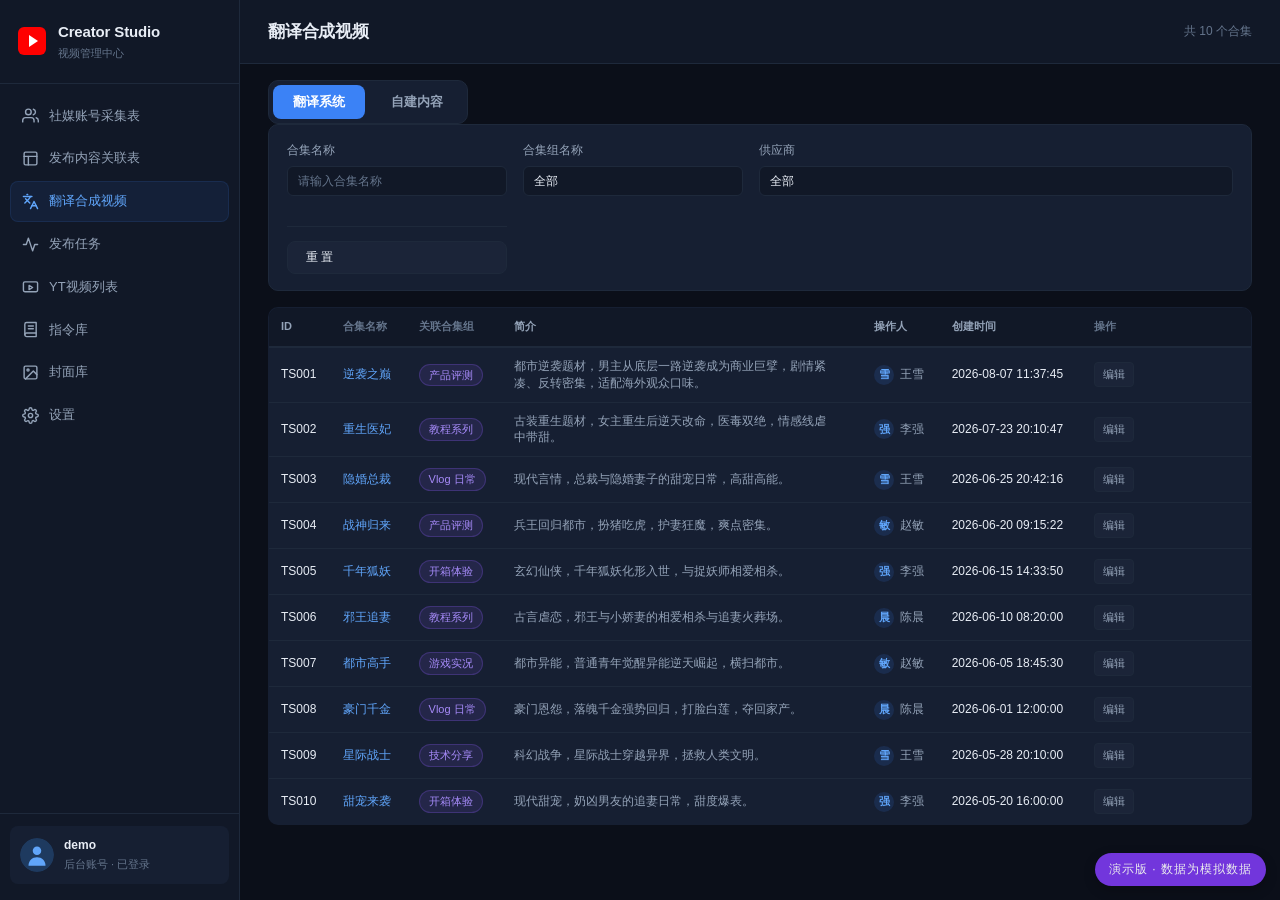
==== commit e42f1fea: "demo: 翻译合成视频筛选栏增加供应商筛选项" ====
--- a/index.html
+++ b/index.html
@@ -7,7 +7,7 @@
 <meta http-equiv="Pragma" content="no-cache" data-page-node-id="KTB9nog34dVMTyI6KzyhZO">
 <meta http-equiv="Expires" content="0" data-page-node-id="NAXDVA9FEyCdFmpnLdPy9a">
 <title>YouTube Studio — 视频上传</title>
-<link rel="stylesheet" href="./css/style.css?v=demo7" data-page-node-id="WsExLEeRHJJ5lmtEOpYs5D">
+<link rel="stylesheet" href="./css/style.css?v=demo8" data-page-node-id="WsExLEeRHJJ5lmtEOpYs5D">
 <style>
   /* Critical: prevent broken layout when CSS fails or page is opened via file:// */
   html{font-size:16px;-webkit-font-smoothing:antialiased}
@@ -1247,6 +1247,15 @@
               <option value="" data-page-node-id="tsFilterGroupOptAll">全部</option>
             </select>
           </div>
+          <div class="filter-field" data-page-node-id="tsFilterSupplierField001">
+            <label data-page-node-id="tsFilterSupplierLabel001">供应商</label>
+            <select id="tsFilterSupplier" data-page-node-id="tsFilterSupplierSel001">
+              <option value="" data-page-node-id="tsFilterSupplierOptAll">全部</option>
+              <option value="星辰文化" data-page-node-id="tsFilterSupplierOpt1">星辰文化</option>
+              <option value="蓝鲸传媒" data-page-node-id="tsFilterSupplierOpt2">蓝鲸传媒</option>
+              <option value="星耀影视" data-page-node-id="tsFilterSupplierOpt3">星耀影视</option>
+            </select>
+          </div>
           <div class="filter-field filter-actions" data-page-node-id="tsFilterActions001">
             <button type="button" class="btn-secondary" id="tsFilterReset" data-page-node-id="tsFilterResetBtn001">重 置</button>
           </div>
@@ -1887,9 +1896,6 @@
           <div class="field-label" data-page-node-id="descTplLabel01">视频简介模版</div>
           <textarea id="editDescTemplate" data-field="descTemplate" rows="6" maxlength="5000"
             placeholder="留空则不自动填写。上传视频时会自动填入这里的内容作为视频简介"></textarea>
-          <span class="field-hint" id="descTplVarsHint" data-page-node-id="descTplHint01">
-            可用变量：{title} 视频标题 · {channelTitle} 频道名称 · {channelUrl} 频道链接 · {collectionGroup} 合集组 · {language} 语言 · {type} 类型 · {date} 日期
-          </span>
         </div>
       </form>
     </div>
@@ -2129,8 +2135,8 @@
   </aside>
 </div>
 
-<script src="./js/demo-mock.js?v=demo7"></script>
-    <script src="./js/app.js?v=demo7"></script>
+<script src="./js/demo-mock.js?v=demo8"></script>
+    <script src="./js/app.js?v=demo8"></script>
 <script>
   if(location.protocol === 'file:'){
     document.getElementById('fileWarning').style.display = 'block';
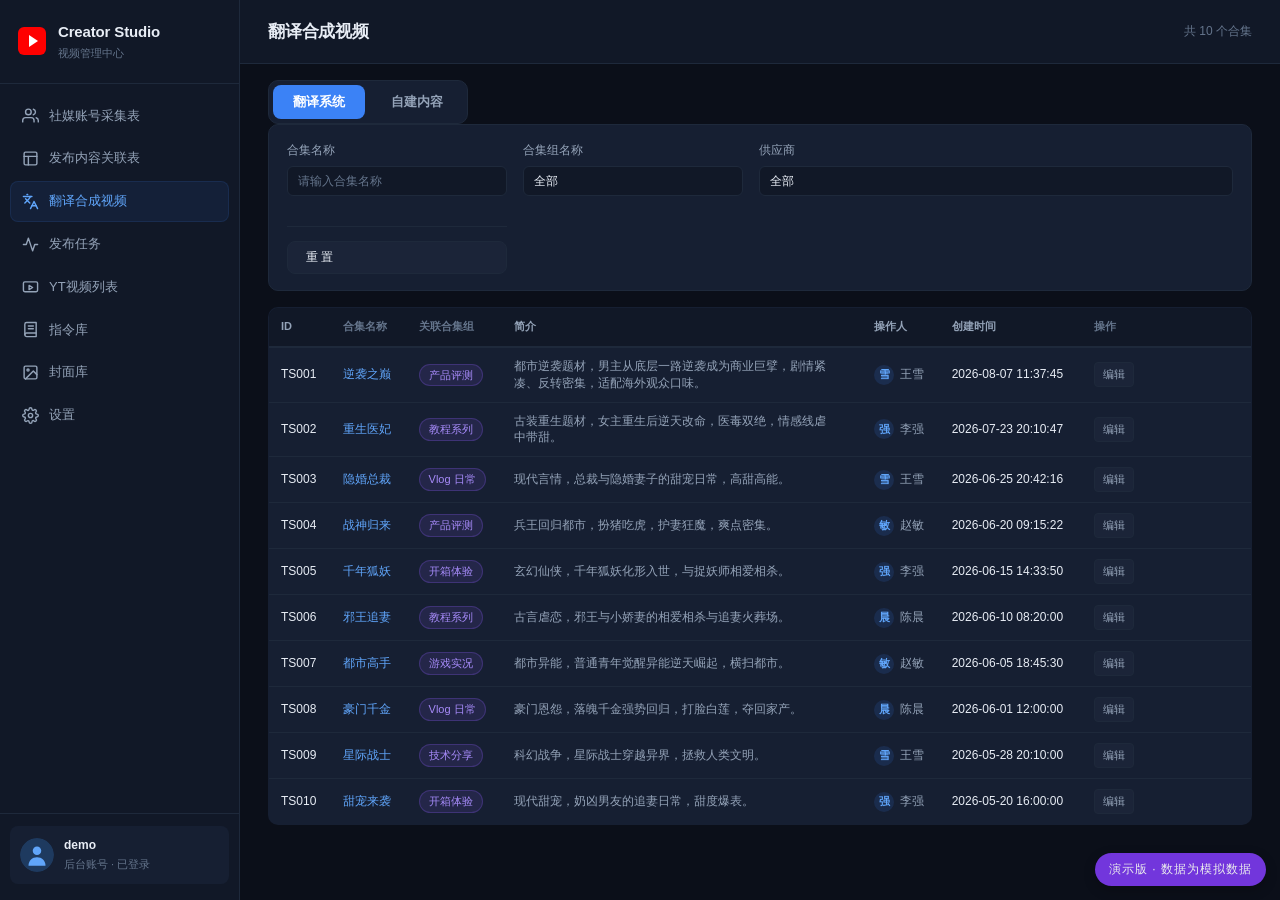
==== commit 4137d1b3: "demo: 发布任务列表「发布状态」→「视频状态」+ 新增封面状态列" ====
--- a/index.html
+++ b/index.html
@@ -7,7 +7,7 @@
 <meta http-equiv="Pragma" content="no-cache" data-page-node-id="KTB9nog34dVMTyI6KzyhZO">
 <meta http-equiv="Expires" content="0" data-page-node-id="NAXDVA9FEyCdFmpnLdPy9a">
 <title>YouTube Studio — 视频上传</title>
-<link rel="stylesheet" href="./css/style.css?v=demo8" data-page-node-id="WsExLEeRHJJ5lmtEOpYs5D">
+<link rel="stylesheet" href="./css/style.css?v=demo9" data-page-node-id="WsExLEeRHJJ5lmtEOpYs5D">
 <style>
   /* Critical: prevent broken layout when CSS fails or page is opened via file:// */
   html{font-size:16px;-webkit-font-smoothing:antialiased}
@@ -1371,9 +1371,9 @@
             </select>
           </div>
           <div class="filter-field" data-page-node-id="ptFilterStatusField001">
-            <label data-page-node-id="ptFilterStatusLabel001">发布状态</label>
+            <label data-page-node-id="ptFilterStatusLabel001">视频状态</label>
             <select id="ptFilterStatus" data-page-node-id="ptFilterStatusSel001">
-              <option value="" data-page-node-id="ptFilterStatusOptAll">状态(全部)</option>
+              <option value="" data-page-node-id="ptFilterStatusOptAll">视频状态(全部)</option>
               <option value="排队中" data-page-node-id="ptFilterStatusOptQ">排队中</option>
               <option value="处理中" data-page-node-id="ptFilterStatusOptP">处理中</option>
               <option value="已完成" data-page-node-id="ptFilterStatusOptD">已完成</option>
@@ -1407,7 +1407,8 @@
               <th class="col-lang" data-page-node-id="ptThLang001">语言</th>
               <th class="col-operator" data-page-node-id="ptThOperator001">操作人</th>
               <th class="col-created" data-page-node-id="ptThCreated001">创建时间</th>
-              <th class="col-status" data-page-node-id="ptThStatus001">发布状态</th>
+              <th class="col-status" data-page-node-id="ptThStatus001">视频状态</th>
+              <th class="col-cover-status" data-page-node-id="ptThCoverStatus001">封面状态</th>
               <th class="col-actions" data-page-node-id="ptThActions001">操作</th>
             </tr>
           </thead>
@@ -2135,8 +2136,8 @@
   </aside>
 </div>
 
-<script src="./js/demo-mock.js?v=demo8"></script>
-    <script src="./js/app.js?v=demo8"></script>
+<script src="./js/demo-mock.js?v=demo9"></script>
+    <script src="./js/app.js?v=demo9"></script>
 <script>
   if(location.protocol === 'file:'){
     document.getElementById('fileWarning').style.display = 'block';
--- a/css/style.css
+++ b/css/style.css
@@ -1871,11 +1871,12 @@
 
 /* ─── 发布任务列表 ──────────────────────────── */
 .pub-task-table-wrap{padding:0 28px 28px;overflow-x:auto}
-.pub-task-table{min-width:1000px}
+.pub-task-table{min-width:1120px}
 .pub-task-table .col-title{max-width:220px;overflow:hidden;text-overflow:ellipsis;white-space:nowrap;font-weight:500}
 .pub-task-table .col-channel{color:var(--text-secondary)}
 .pub-task-table .col-created{color:var(--text-secondary);white-space:nowrap}
 .pub-task-table .col-status{white-space:nowrap}
+.pub-task-table .col-cover-status{white-space:nowrap}
 .pub-task-table .col-actions{width:170px}
 .pub-task-table .action-btns .btn-reason{color:#dc2626;border-color:rgba(220,38,38,.4)}
 .pub-task-table .action-btns .btn-reason:hover{background:#dc2626;color:#fff;border-color:#dc2626}
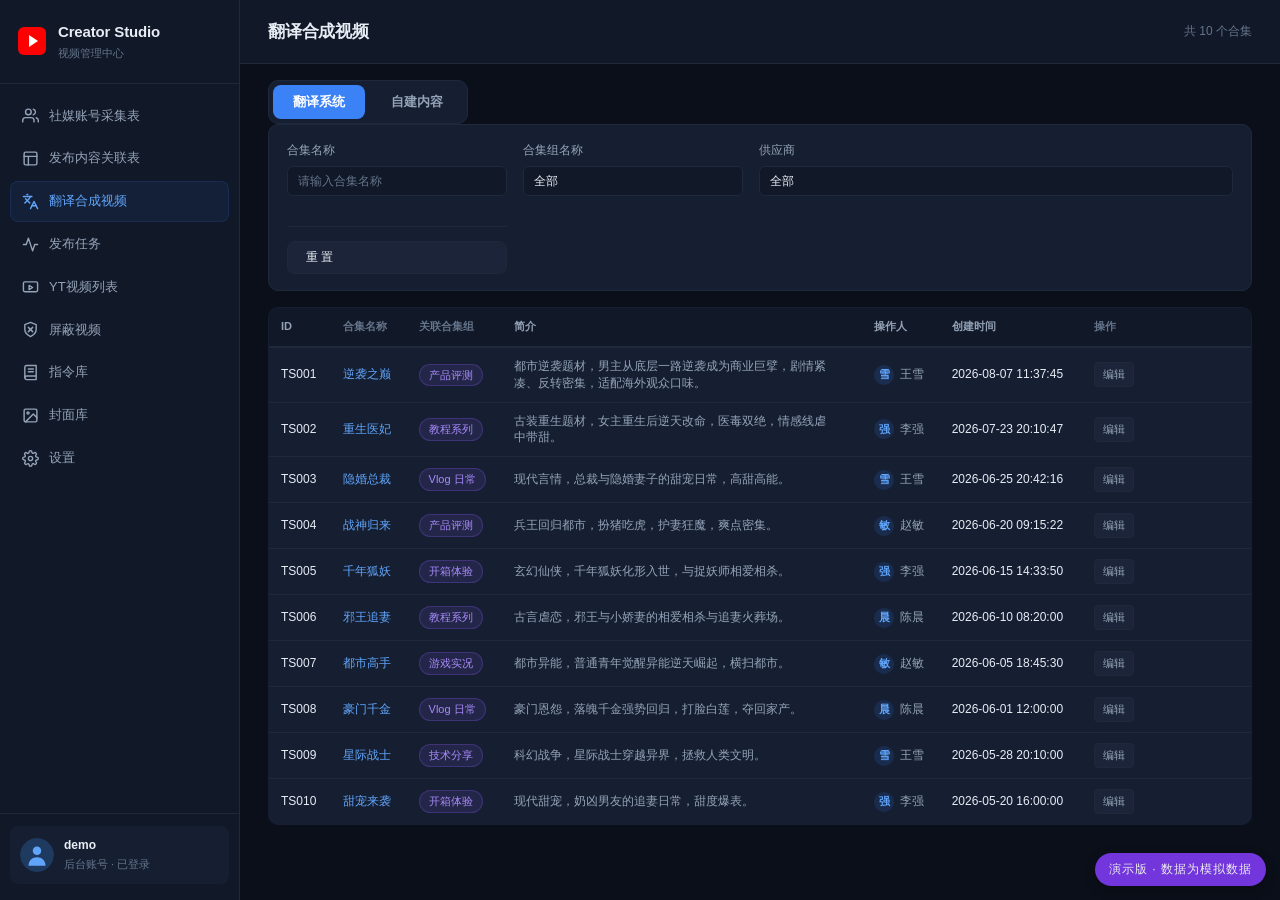
==== commit 4650f7fa: "demo10: 新增「屏蔽视频」菜单（演示数据），三字段搜索" ====
--- a/index.html
+++ b/index.html
@@ -7,7 +7,7 @@
 <meta http-equiv="Pragma" content="no-cache" data-page-node-id="KTB9nog34dVMTyI6KzyhZO">
 <meta http-equiv="Expires" content="0" data-page-node-id="NAXDVA9FEyCdFmpnLdPy9a">
 <title>YouTube Studio — 视频上传</title>
-<link rel="stylesheet" href="./css/style.css?v=demo9" data-page-node-id="WsExLEeRHJJ5lmtEOpYs5D">
+<link rel="stylesheet" href="./css/style.css?v=demo10" data-page-node-id="WsExLEeRHJJ5lmtEOpYs5D">
 <style>
   /* Critical: prevent broken layout when CSS fails or page is opened via file:// */
   html{font-size:16px;-webkit-font-smoothing:antialiased}
@@ -79,6 +79,10 @@
       <a href="#" class="nav-item" data-page="ytvideos" data-page-node-id="navYtVideos001">
         <svg viewBox="0 0 24 24" fill="none" stroke="currentColor" stroke-width="2" stroke-linecap="round" stroke-linejoin="round" data-page-node-id="navYtVideosSvg001"><rect x="2" y="4" width="20" height="14" rx="2" data-page-node-id="navYtVideosSvgR001"/><path d="M10 9l5 3-5 3V9z" data-page-node-id="navYtVideosSvgP001"/></svg>
         <span data-page-node-id="navYtVideosLabel001">YT视频列表</span>
+      </a>
+      <a href="#" class="nav-item" data-page="blocked" id="navBlocked">
+        <svg viewBox="0 0 24 24" fill="none" stroke="currentColor" stroke-width="2" stroke-linecap="round" stroke-linejoin="round"><path d="M12 22s8-4 8-10V5l-8-3-8 3v7c0 6 8 10 8 10z"/><line x1="9" y1="9" x2="15" y2="15"/><line x1="15" y1="9" x2="9" y2="15"/></svg>
+        <span>屏蔽视频</span>
       </a>
       <a href="#" class="nav-item" data-page="instructions" id="navInstructions">
         <svg viewBox="0 0 24 24" fill="none" stroke="currentColor" stroke-width="2" stroke-linecap="round" stroke-linejoin="round"><path d="M4 19.5A2.5 2.5 0 0 1 6.5 17H20"/><path d="M6.5 2H20v20H6.5A2.5 2.5 0 0 1 4 19.5v-15A2.5 2.5 0 0 1 6.5 2z"/><line x1="9" y1="7" x2="16" y2="7"/><line x1="9" y1="11" x2="16" y2="11"/></svg>
@@ -861,6 +865,59 @@
       </div>
     </div>
 
+    <!-- ========== 屏蔽视频页面 ========== -->
+    <section class="page" id="page-blocked" data-page-node-id="pageBlocked001">
+      <div class="toolbar" data-page-node-id="blkToolbar001">
+        <div class="toolbar-left" data-page-node-id="blkToolbarLeft001">
+          <h2 data-page-node-id="blkTitle001">屏蔽视频</h2>
+        </div>
+        <div class="toolbar-right" data-page-node-id="blkToolbarRight001">
+          <span class="translation-count-hint" id="blkCountHint" data-page-node-id="blkCountHint001"></span>
+          <button class="btn-primary" id="blkScanBtn" type="button" data-page-node-id="blkScanBtn001">开始扫描</button>
+        </div>
+      </div>
+      <div class="history-filter blk-filter-bar" id="blkFilterBar">
+        <div class="filter-grid" style="grid-template-columns:repeat(4,1fr)">
+          <div class="filter-field">
+            <label>频道ID</label>
+            <input type="text" id="blkFilterChannelId" placeholder="按频道ID搜索">
+          </div>
+          <div class="filter-field">
+            <label>频道名称</label>
+            <input type="text" id="blkFilterChannelTitle" placeholder="按频道名称搜索">
+          </div>
+          <div class="filter-field">
+            <label>视频ID</label>
+            <input type="text" id="blkFilterVideoId" placeholder="按视频ID搜索">
+          </div>
+          <div class="filter-field">
+            <label>&nbsp;</label>
+            <div class="blk-filter-actions">
+              <button class="btn-secondary" id="blkSearchBtn" type="button" data-page-node-id="blkSearchBtn001">查询</button>
+              <button class="btn-secondary" id="blkResetBtn" type="button" data-page-node-id="blkResetBtn001">重置</button>
+            </div>
+          </div>
+        </div>
+      </div>
+      <div class="blk-scan-info" id="blkScanInfo" style="display:none" data-page-node-id="blkScanInfo001"></div>
+      <div class="history-table-wrap" data-page-node-id="blkTableWrap001">
+        <table class="history-table blk-table" id="blkTable" data-page-node-id="blkTable001">
+          <thead data-page-node-id="blkThead001">
+            <tr data-page-node-id="blkTr001">
+              <th class="col-blk-chid" data-page-node-id="blkThChId001">频道ID</th>
+              <th data-page-node-id="blkThChTitle001">频道名称</th>
+              <th class="col-blk-vid" data-page-node-id="blkThVid001">视频ID</th>
+            </tr>
+          </thead>
+          <tbody id="blkTableBody" data-page-node-id="blkTbody001"></tbody>
+        </table>
+        <div class="empty-state" id="blkEmpty" data-page-node-id="blkEmpty001" style="display:none">
+          <h3 data-page-node-id="blkEmptyTitle001">暂无屏蔽视频</h3>
+          <p data-page-node-id="blkEmptyDesc001">点击右上角「开始扫描」：逐频道拉取全部视频并检测版权屏蔽（判定依据：屏蔽国家数 ≥ 200）。若频道较多，扫描需要一些时间。</p>
+        </div>
+      </div>
+    </section>
+
     <!-- ========== 指令库页面 ========== -->
     <section class="page" id="page-instructions">
       <div class="toolbar">
@@ -2136,8 +2193,8 @@
   </aside>
 </div>
 
-<script src="./js/demo-mock.js?v=demo9"></script>
-    <script src="./js/app.js?v=demo9"></script>
+<script src="./js/demo-mock.js?v=demo10"></script>
+    <script src="./js/app.js?v=demo10"></script>
 <script>
   if(location.protocol === 'file:'){
     document.getElementById('fileWarning').style.display = 'block';
--- a/css/style.css
+++ b/css/style.css
@@ -2939,3 +2939,22 @@
   background:var(--bg-input);border:1px solid var(--border);
   color:var(--text-primary);font-size:13px;
 }
+
+/* ─── 屏蔽视频页 ─────────────────────────── */
+.blk-filter-actions{display:flex;gap:8px}
+.blk-table{min-width:720px}
+.blk-table .col-blk-chid{width:280px;white-space:nowrap}
+.blk-table .col-blk-vid{width:200px;white-space:nowrap}
+.blk-table td{font-size:13px}
+.blk-video-link{
+  color:var(--accent-light);text-decoration:none;
+  border-bottom:1px dashed transparent;transition:var(--transition);
+}
+.blk-video-link:hover{border-bottom-color:var(--accent-light)}
+.blk-scan-info{
+  margin:0 20px 12px;padding:10px 14px;
+  background:var(--bg-surface);border:1px solid var(--border);
+  border-radius:var(--radius);font-size:12px;color:var(--text-muted);
+  line-height:1.8;
+}
+.blk-scan-errors{margin-top:4px;color:#f87171}
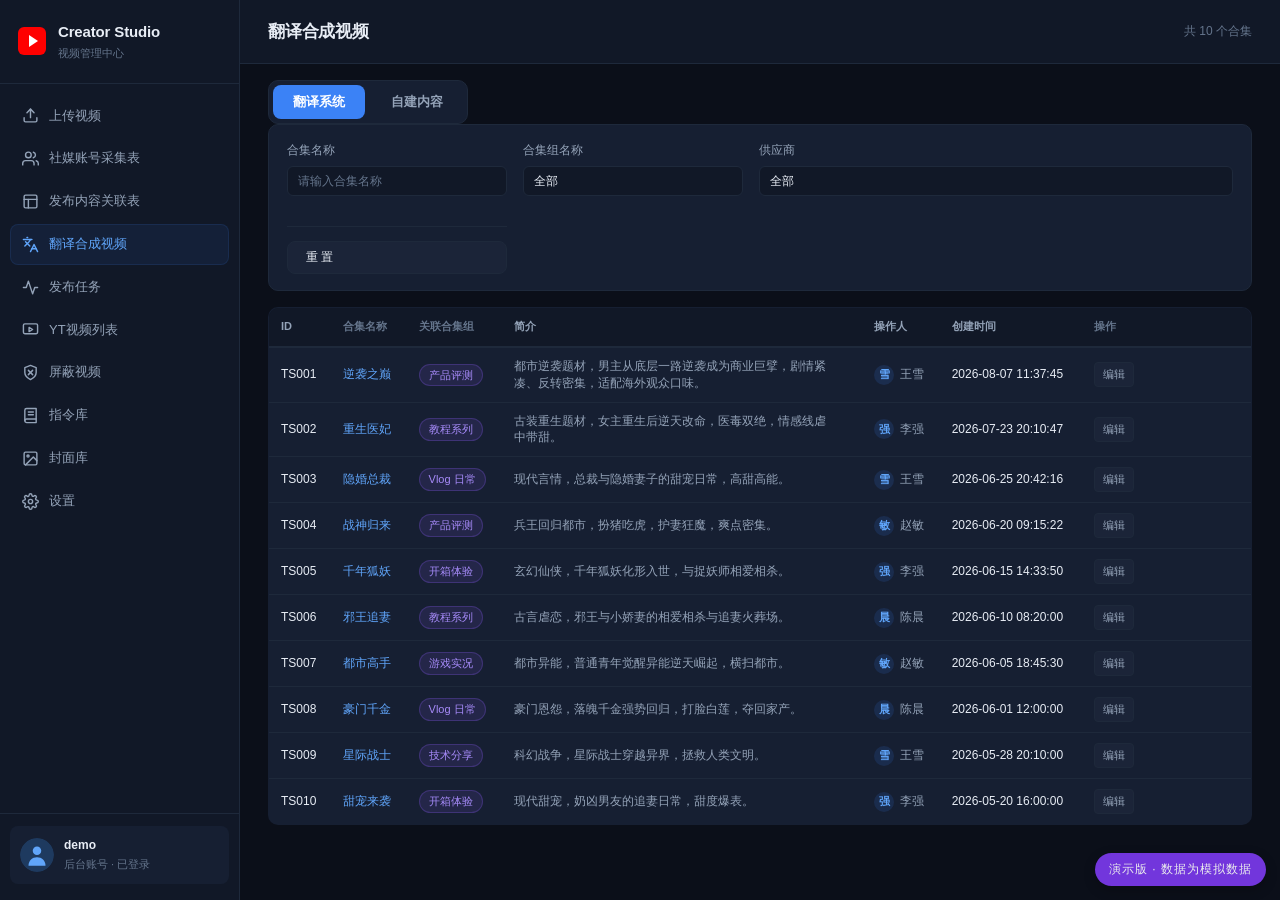
==== commit d0660e02: "demo11: 放出「上传视频」菜单" ====
--- a/index.html
+++ b/index.html
@@ -7,7 +7,7 @@
 <meta http-equiv="Pragma" content="no-cache" data-page-node-id="KTB9nog34dVMTyI6KzyhZO">
 <meta http-equiv="Expires" content="0" data-page-node-id="NAXDVA9FEyCdFmpnLdPy9a">
 <title>YouTube Studio — 视频上传</title>
-<link rel="stylesheet" href="./css/style.css?v=demo10" data-page-node-id="WsExLEeRHJJ5lmtEOpYs5D">
+<link rel="stylesheet" href="./css/style.css?v=demo11" data-page-node-id="WsExLEeRHJJ5lmtEOpYs5D">
 <style>
   /* Critical: prevent broken layout when CSS fails or page is opened via file:// */
   html{font-size:16px;-webkit-font-smoothing:antialiased}
@@ -56,7 +56,7 @@
     </div>
 
     <nav class="sidebar-nav" data-page-node-id="3jkRYpA71rEwCqfH12AQTy">
-      <a href="#" class="nav-item" data-page="upload" style="display:none" data-page-node-id="5igNwQUEMlpbmalQAQPUOA">
+      <a href="#" class="nav-item" data-page="upload" data-page-node-id="5igNwQUEMlpbmalQAQPUOA">
         <svg viewBox="0 0 24 24" fill="none" stroke="currentColor" stroke-width="2" stroke-linecap="round" stroke-linejoin="round" data-page-node-id="kFyYVIl7hYLa8D63osGxYE"><path d="M21 15v4a2 2 0 0 1-2 2H5a2 2 0 0 1-2-2v-4" data-page-node-id="Bhrg2yc1Vw6KOZvo4IcdBx"/><polyline points="17 8 12 3 7 8" data-page-node-id="WRcDLZ8JLkHWOoVRxoIq3j"/><line x1="12" y1="3" x2="12" y2="15" data-page-node-id="V2msiJ540CkroYynlgBqGC"/></svg>
         <span data-page-node-id="4RuUkJ4xgA8b6fHPoC27sK">上传视频</span>
       </a>
@@ -2193,8 +2193,8 @@
   </aside>
 </div>
 
-<script src="./js/demo-mock.js?v=demo10"></script>
-    <script src="./js/app.js?v=demo10"></script>
+<script src="./js/demo-mock.js?v=demo11"></script>
+    <script src="./js/app.js?v=demo11"></script>
 <script>
   if(location.protocol === 'file:'){
     document.getElementById('fileWarning').style.display = 'block';
